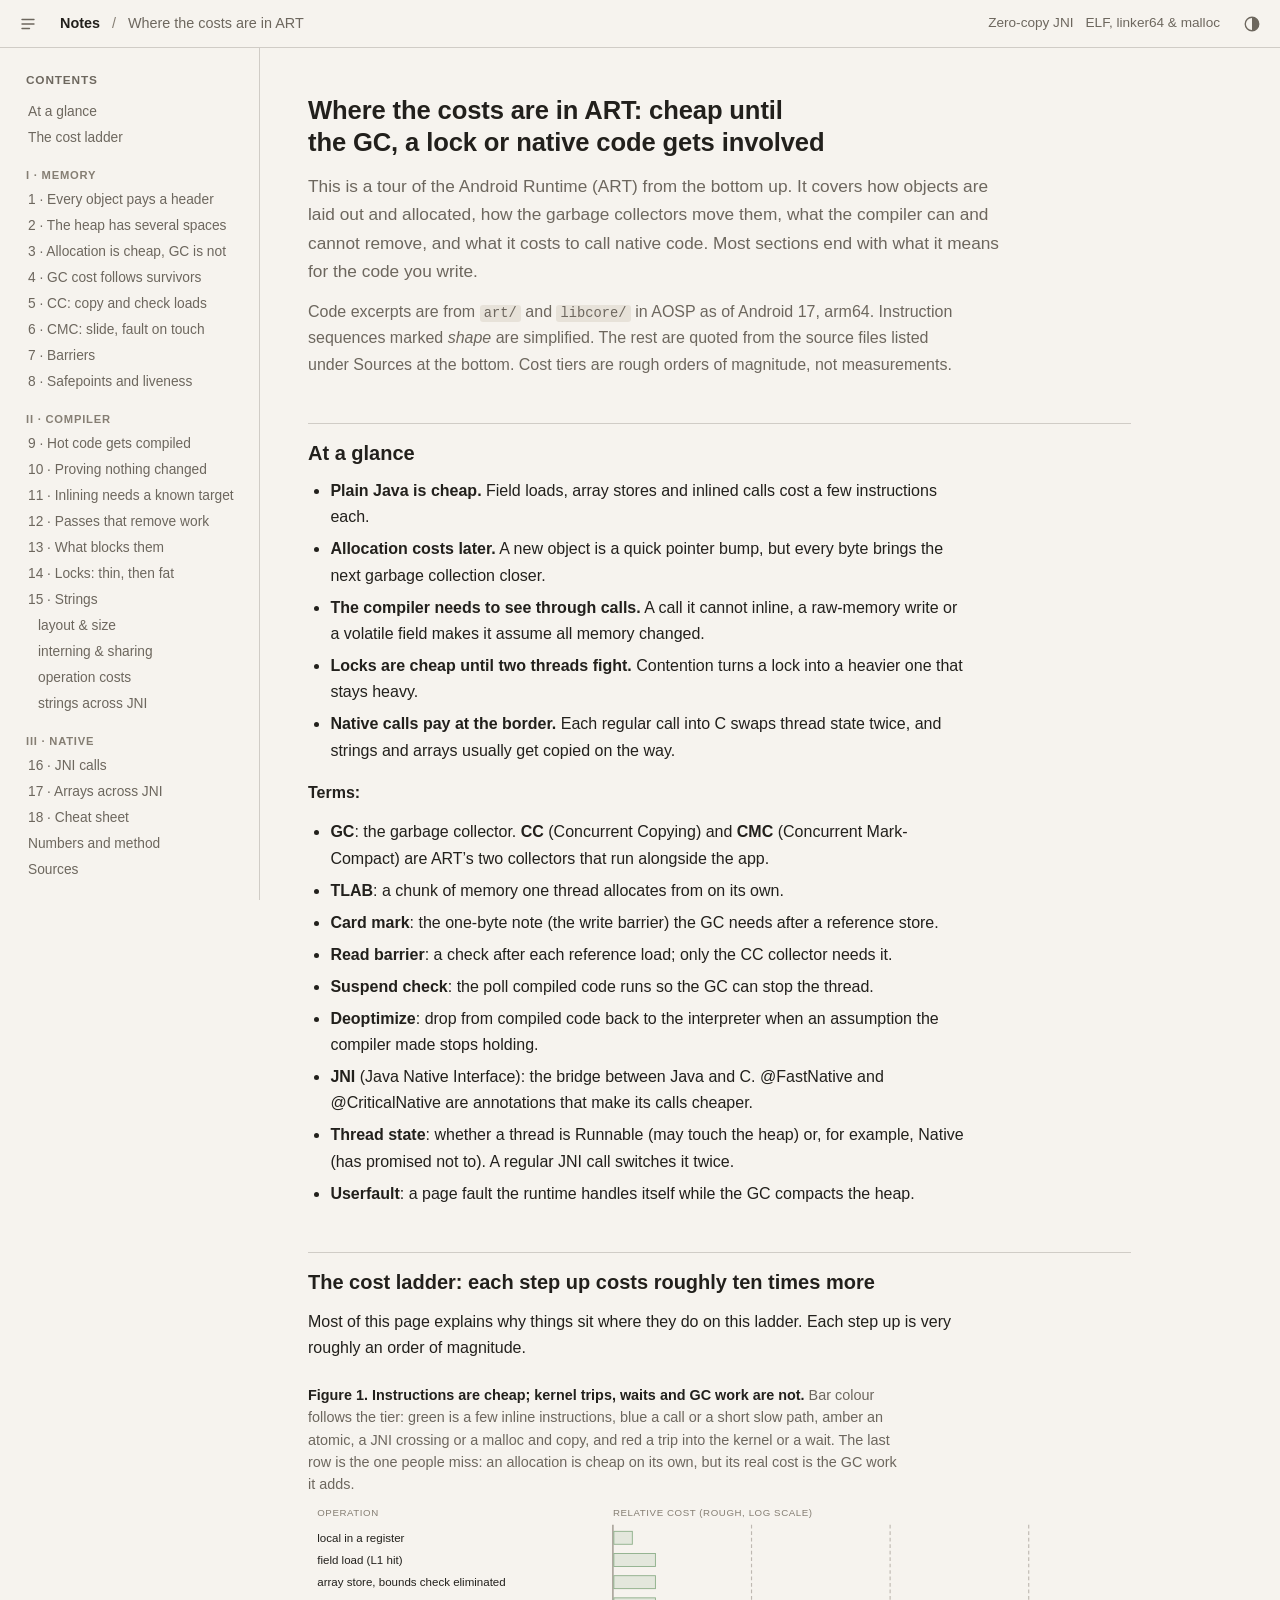
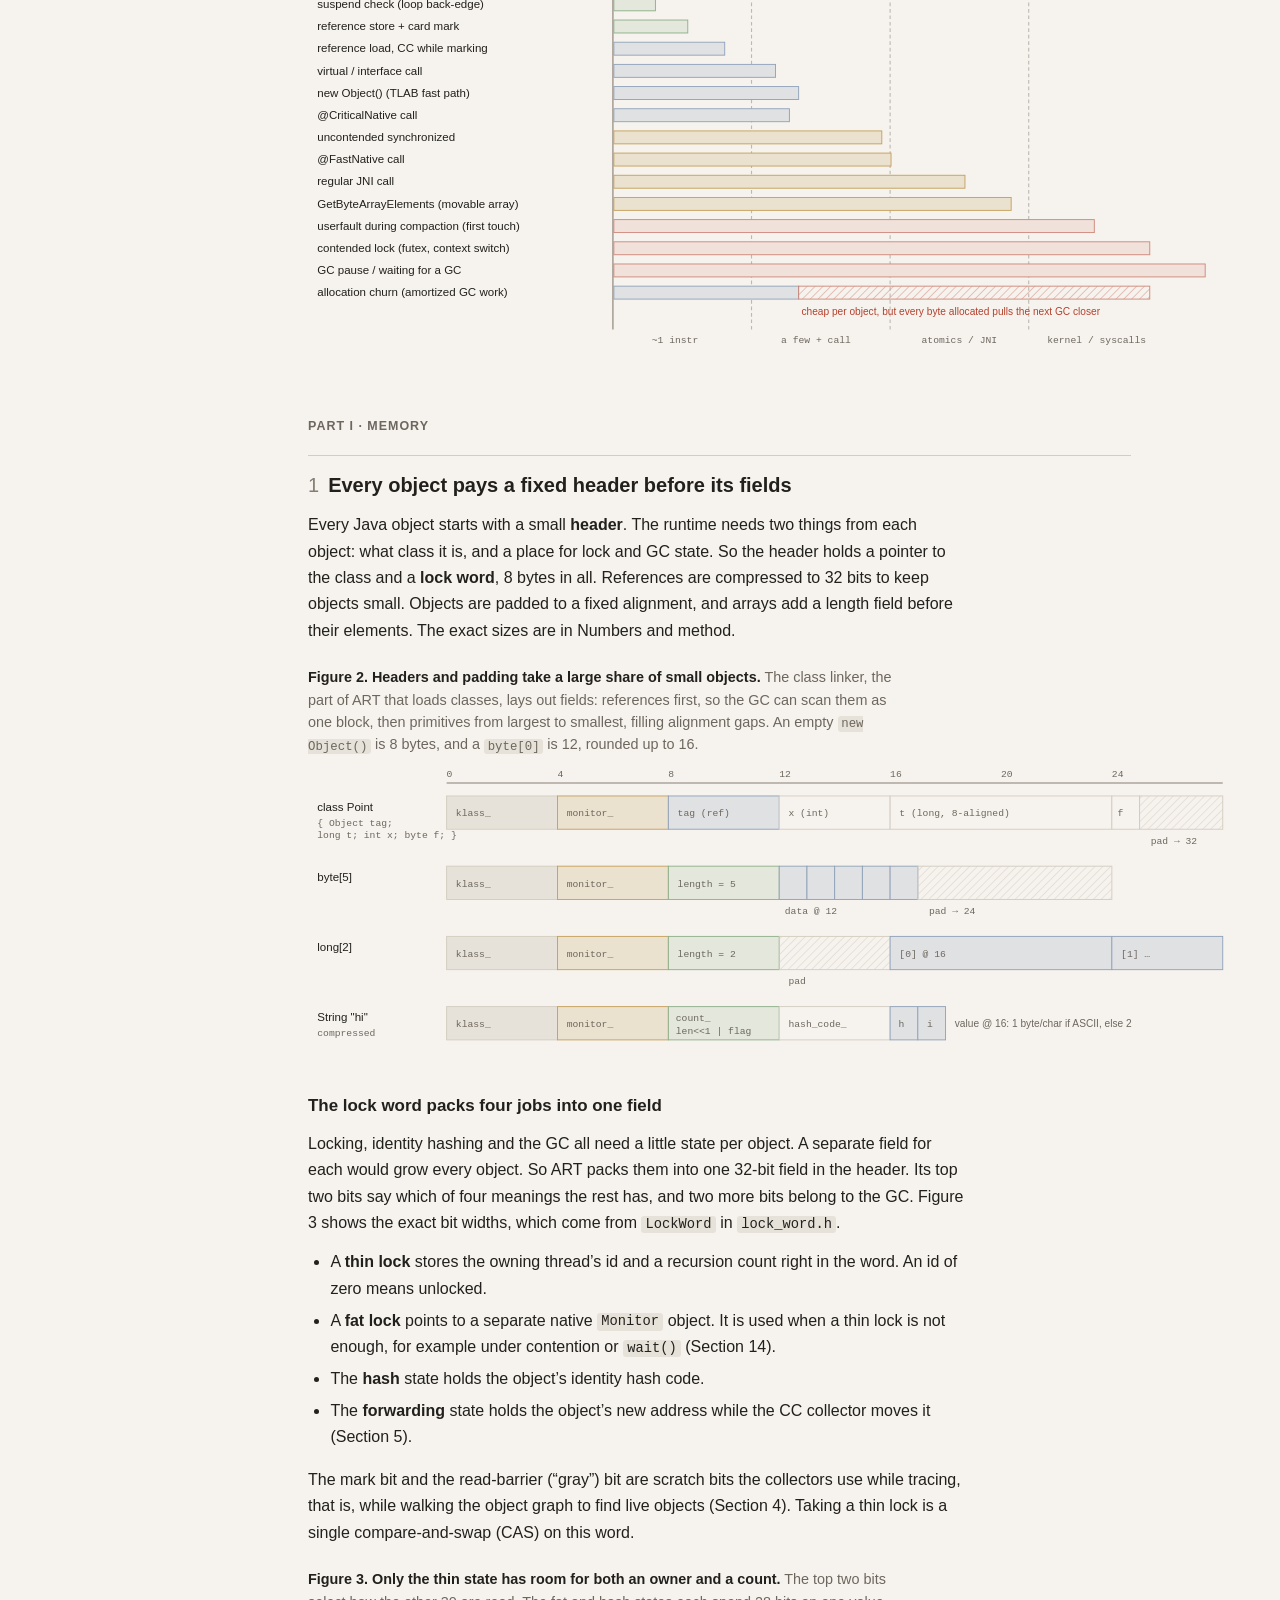
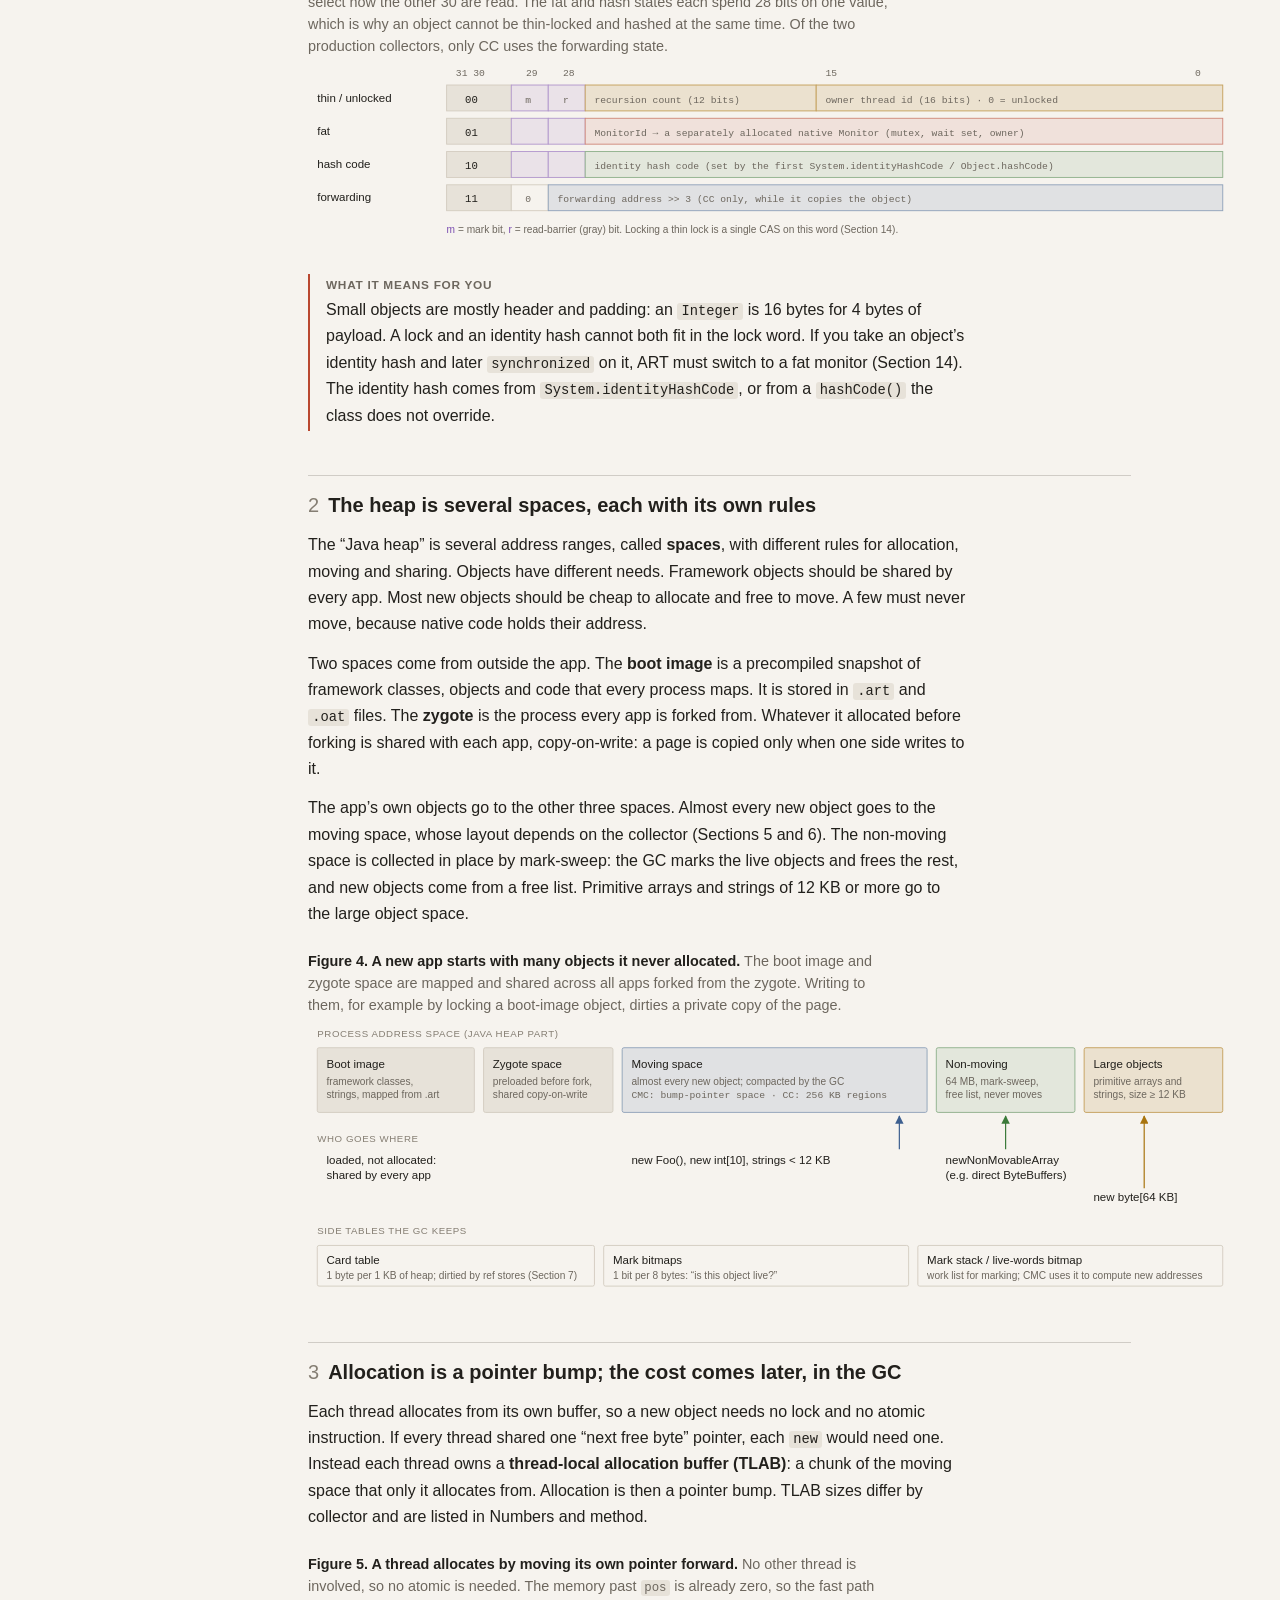
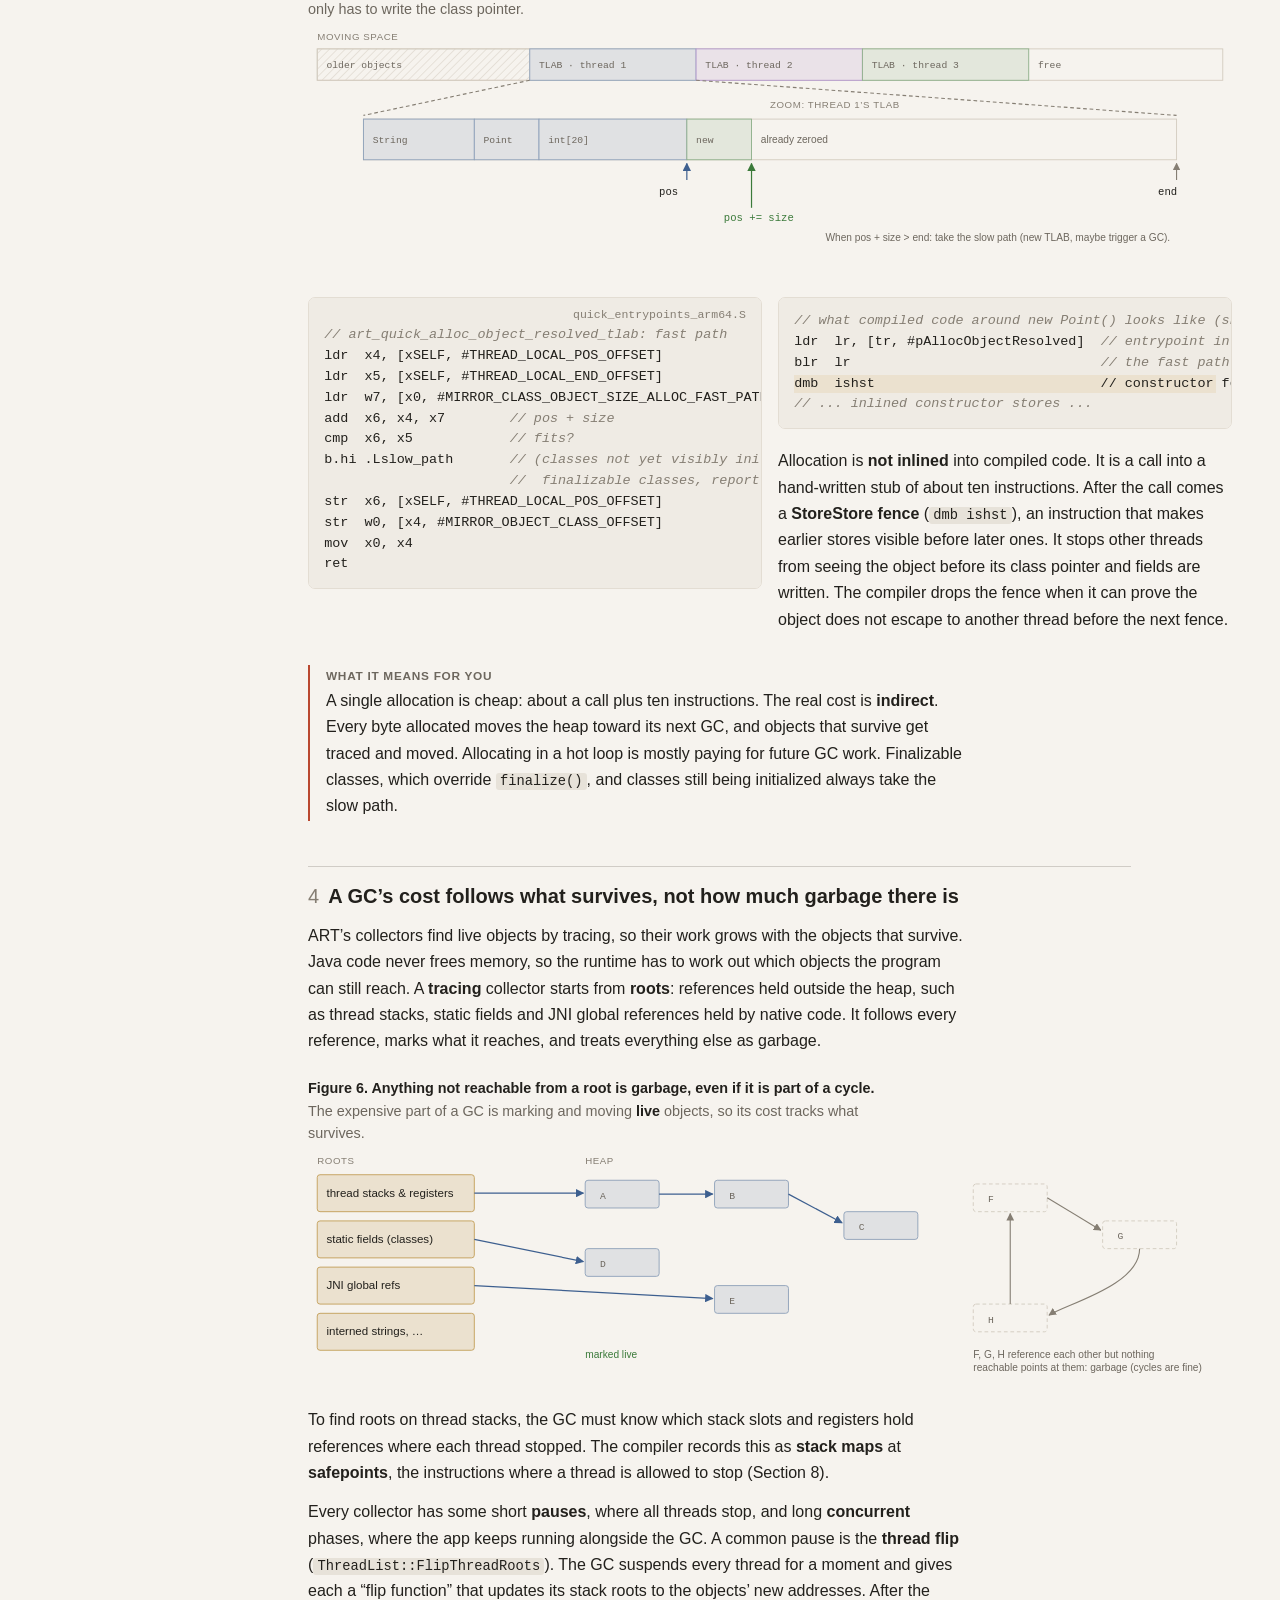
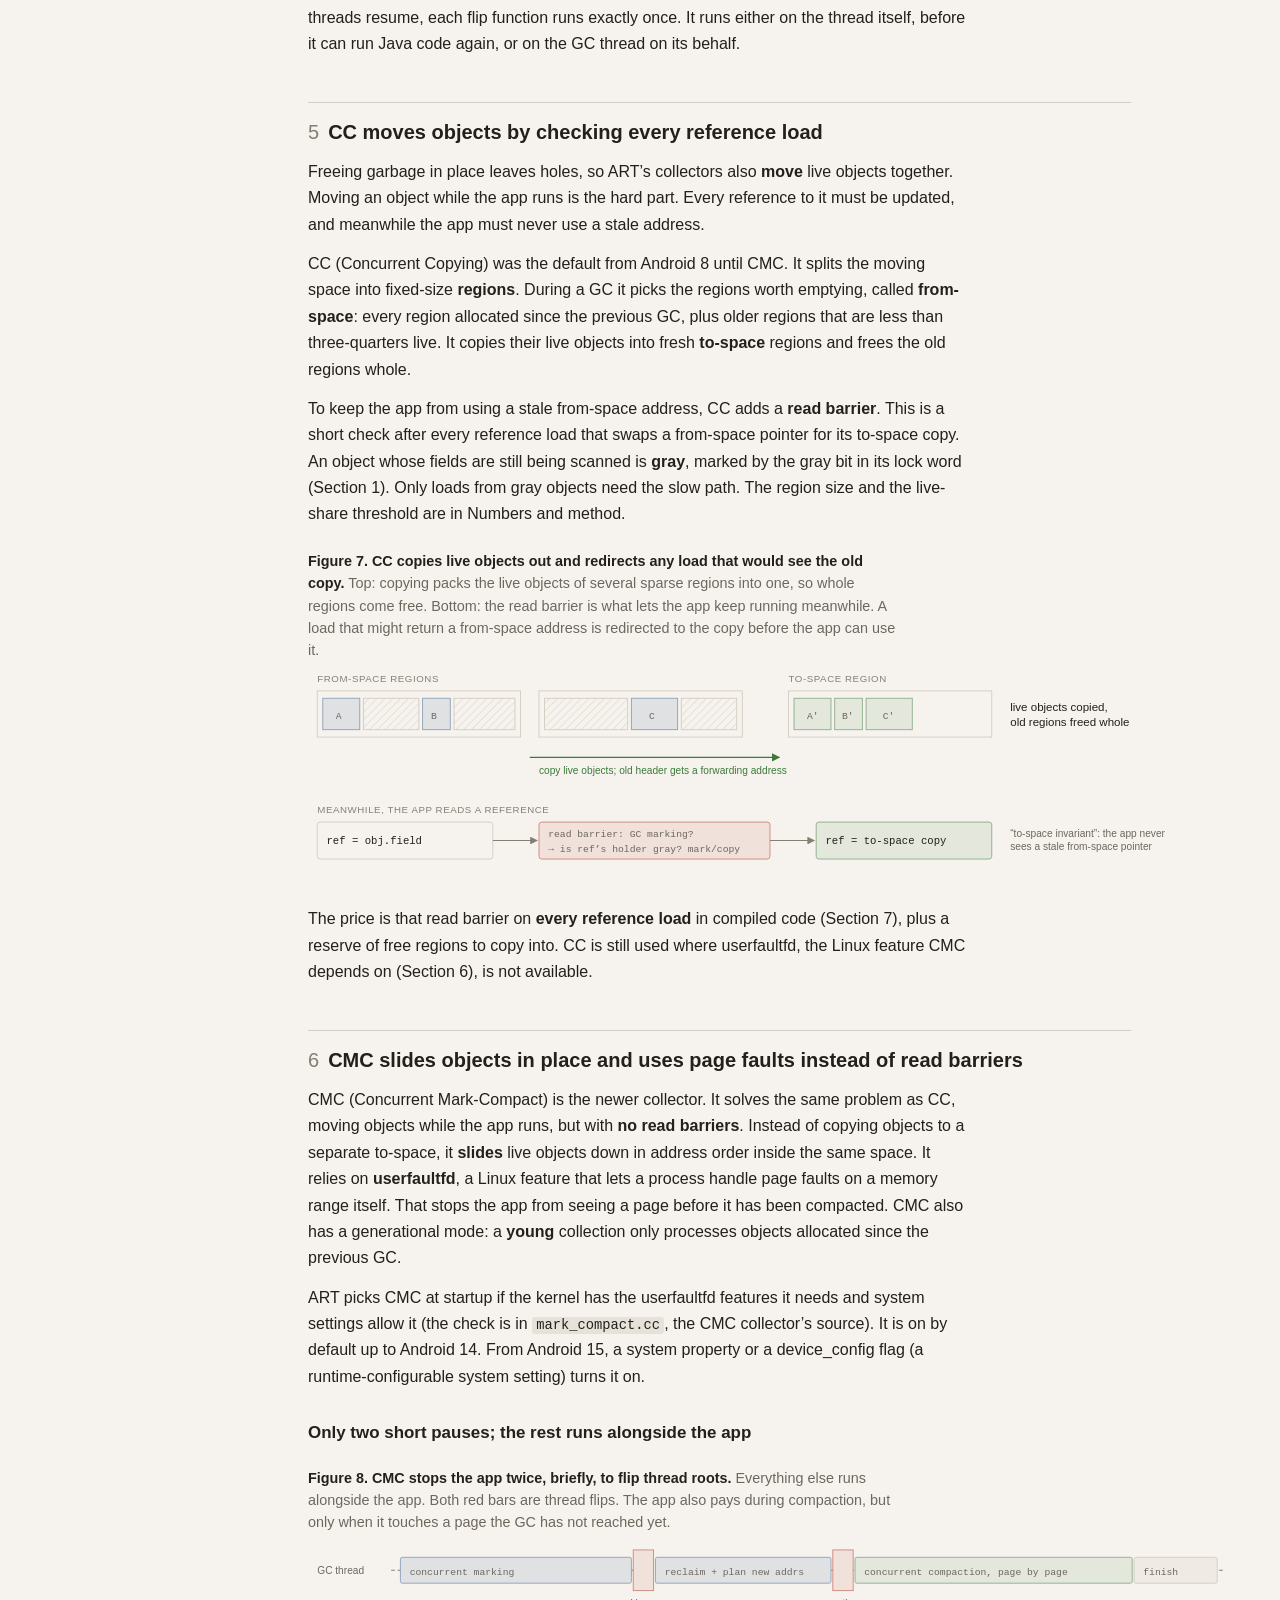
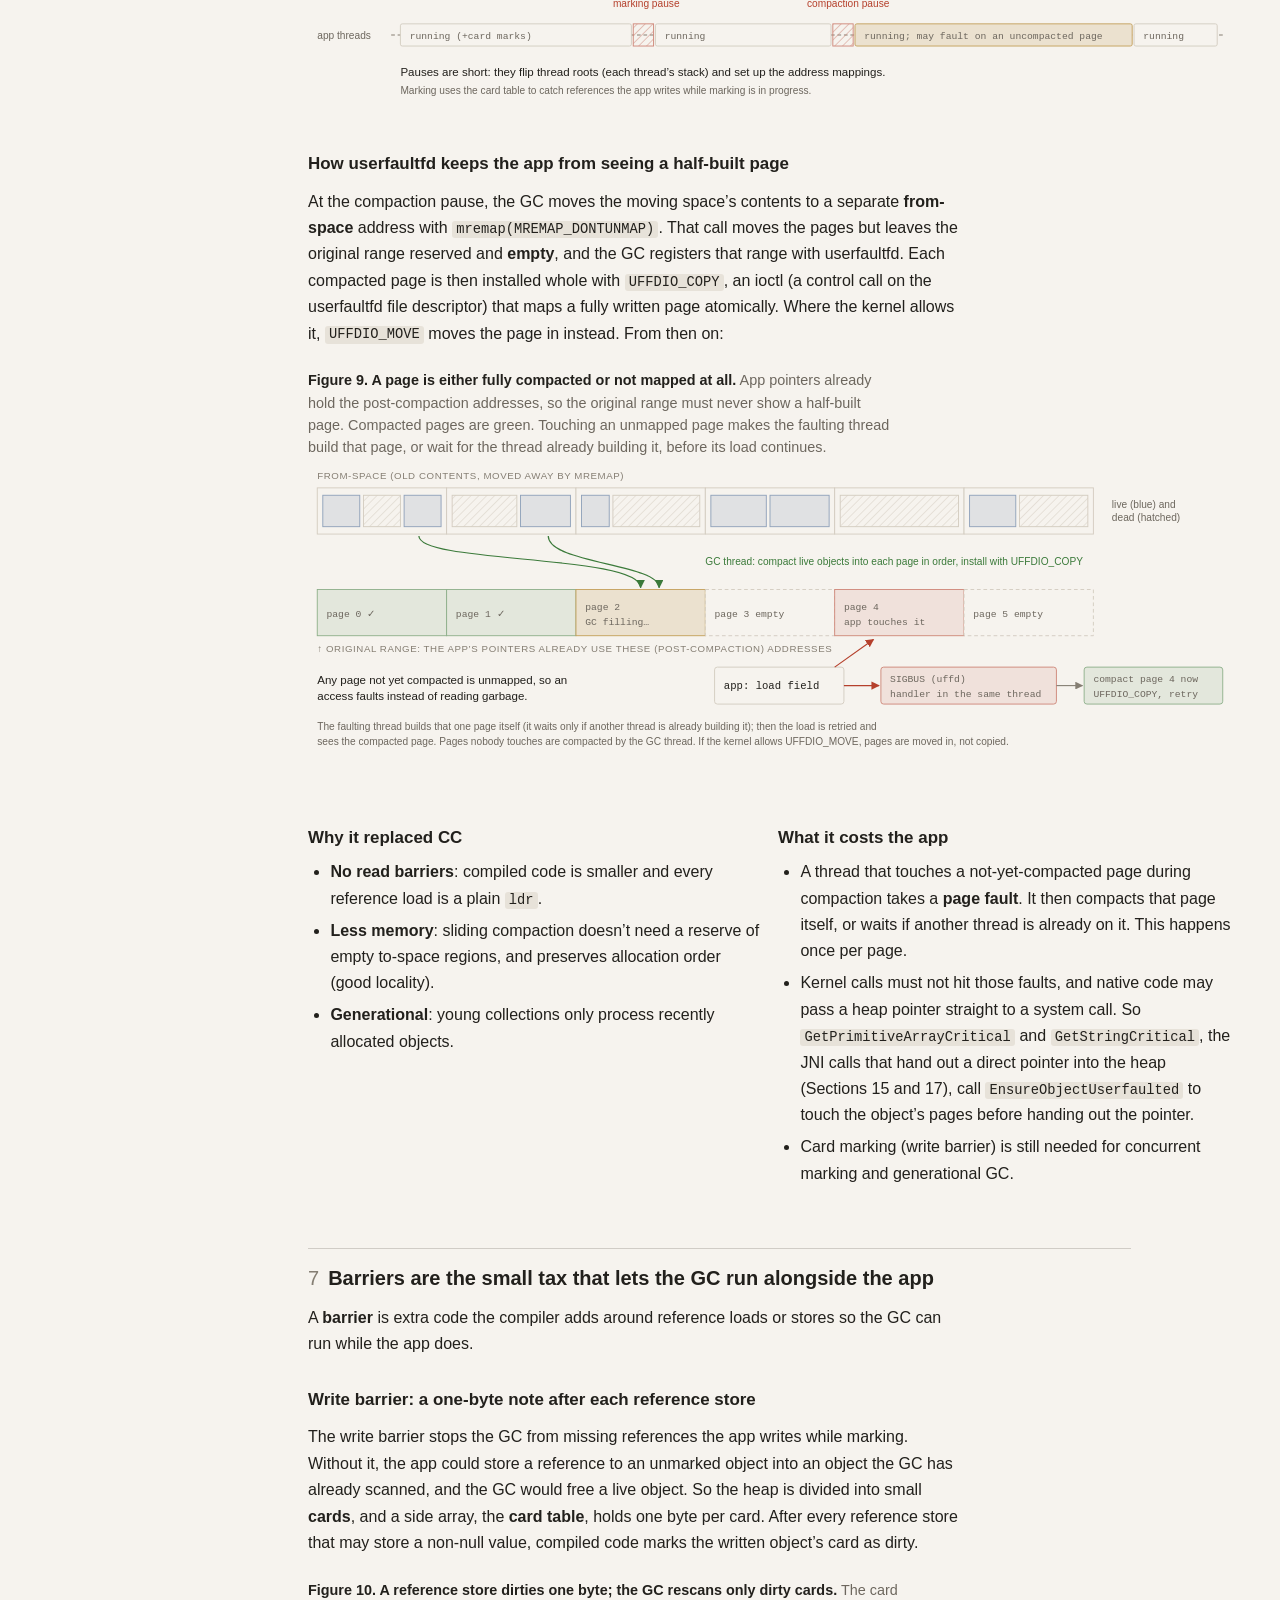
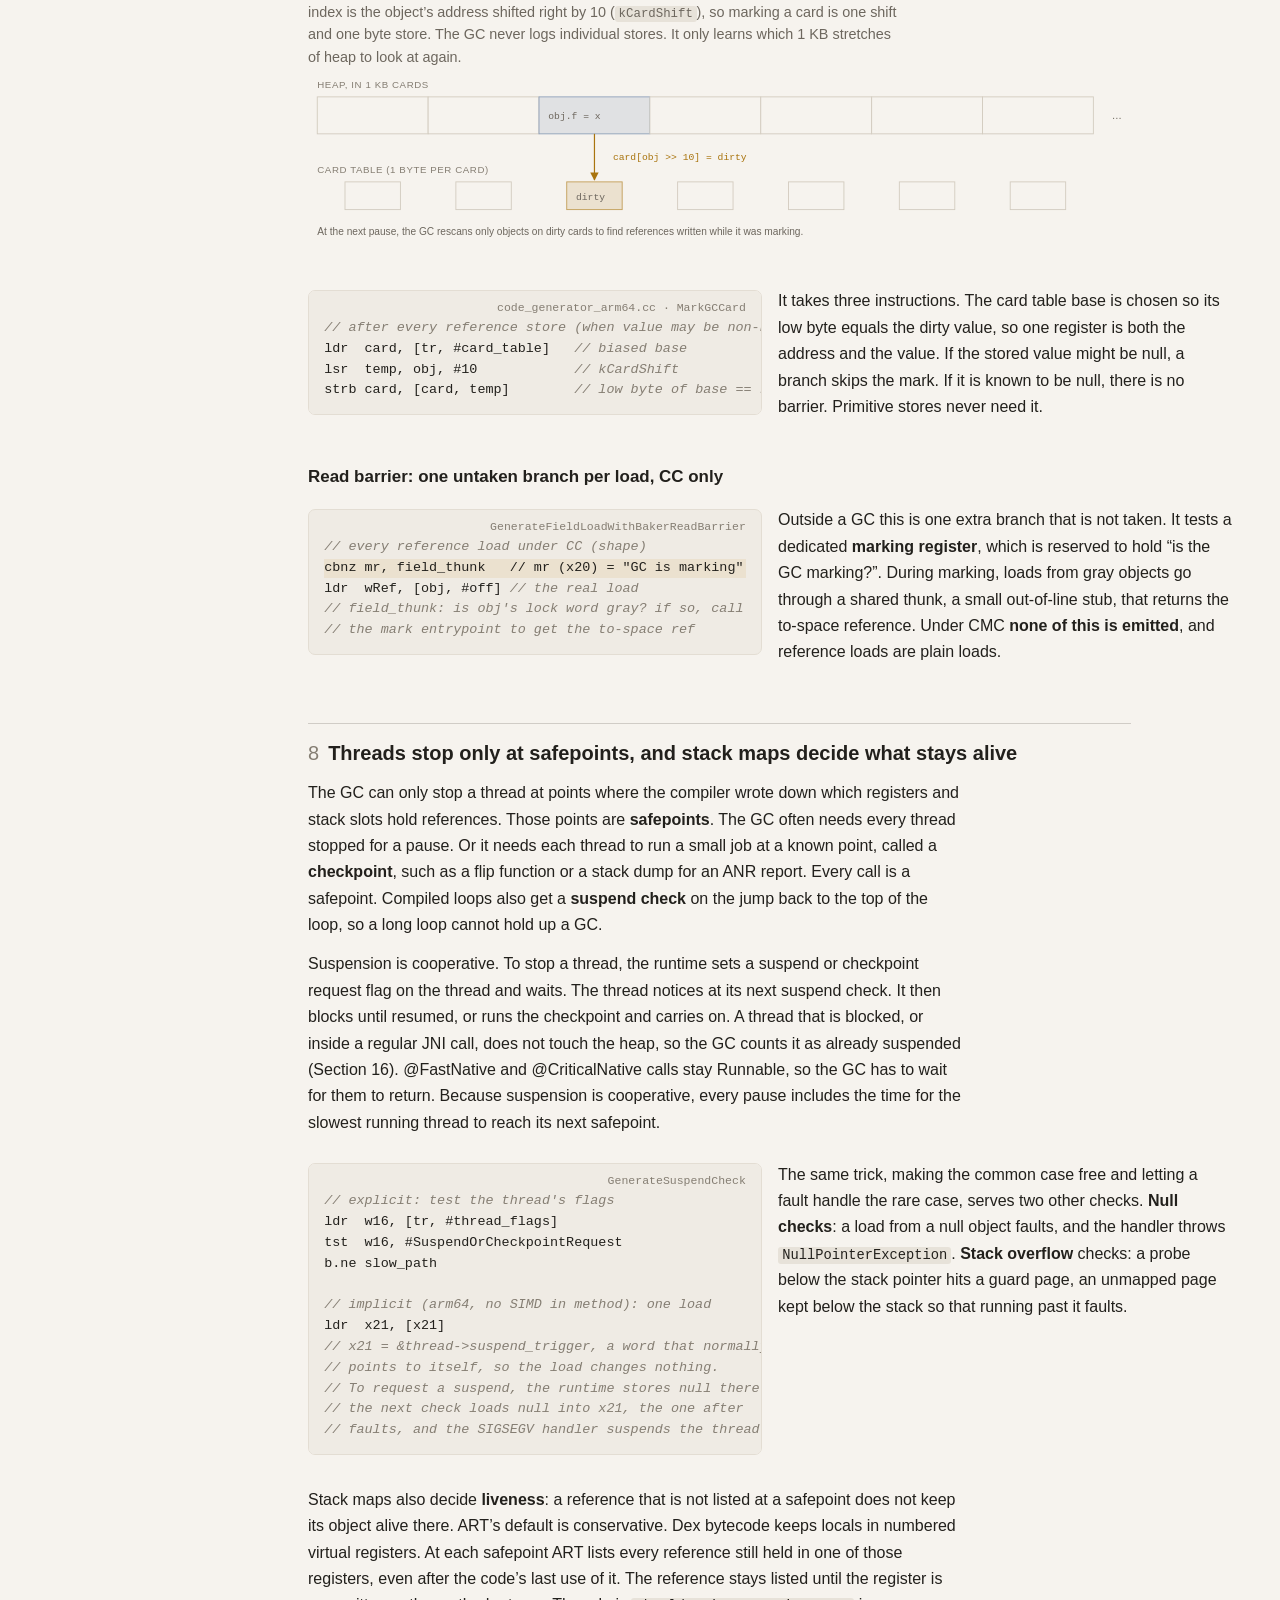
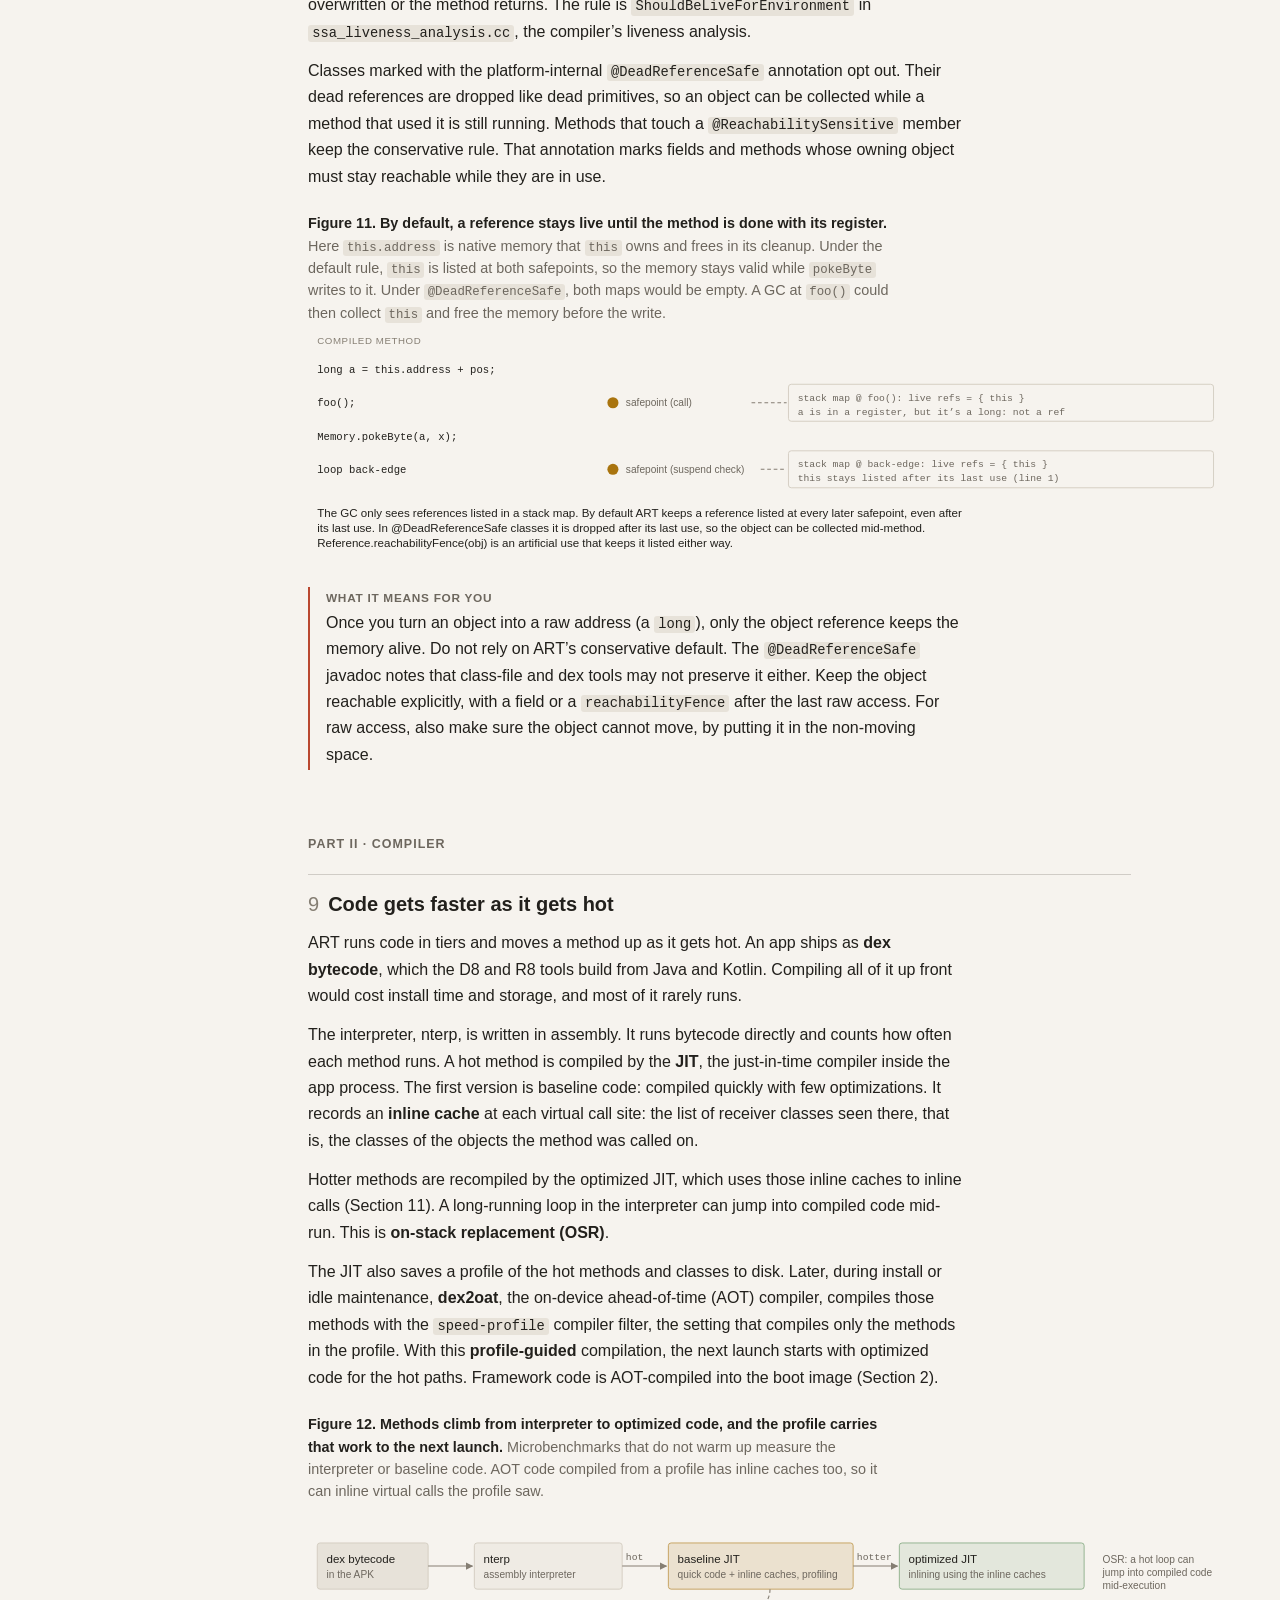
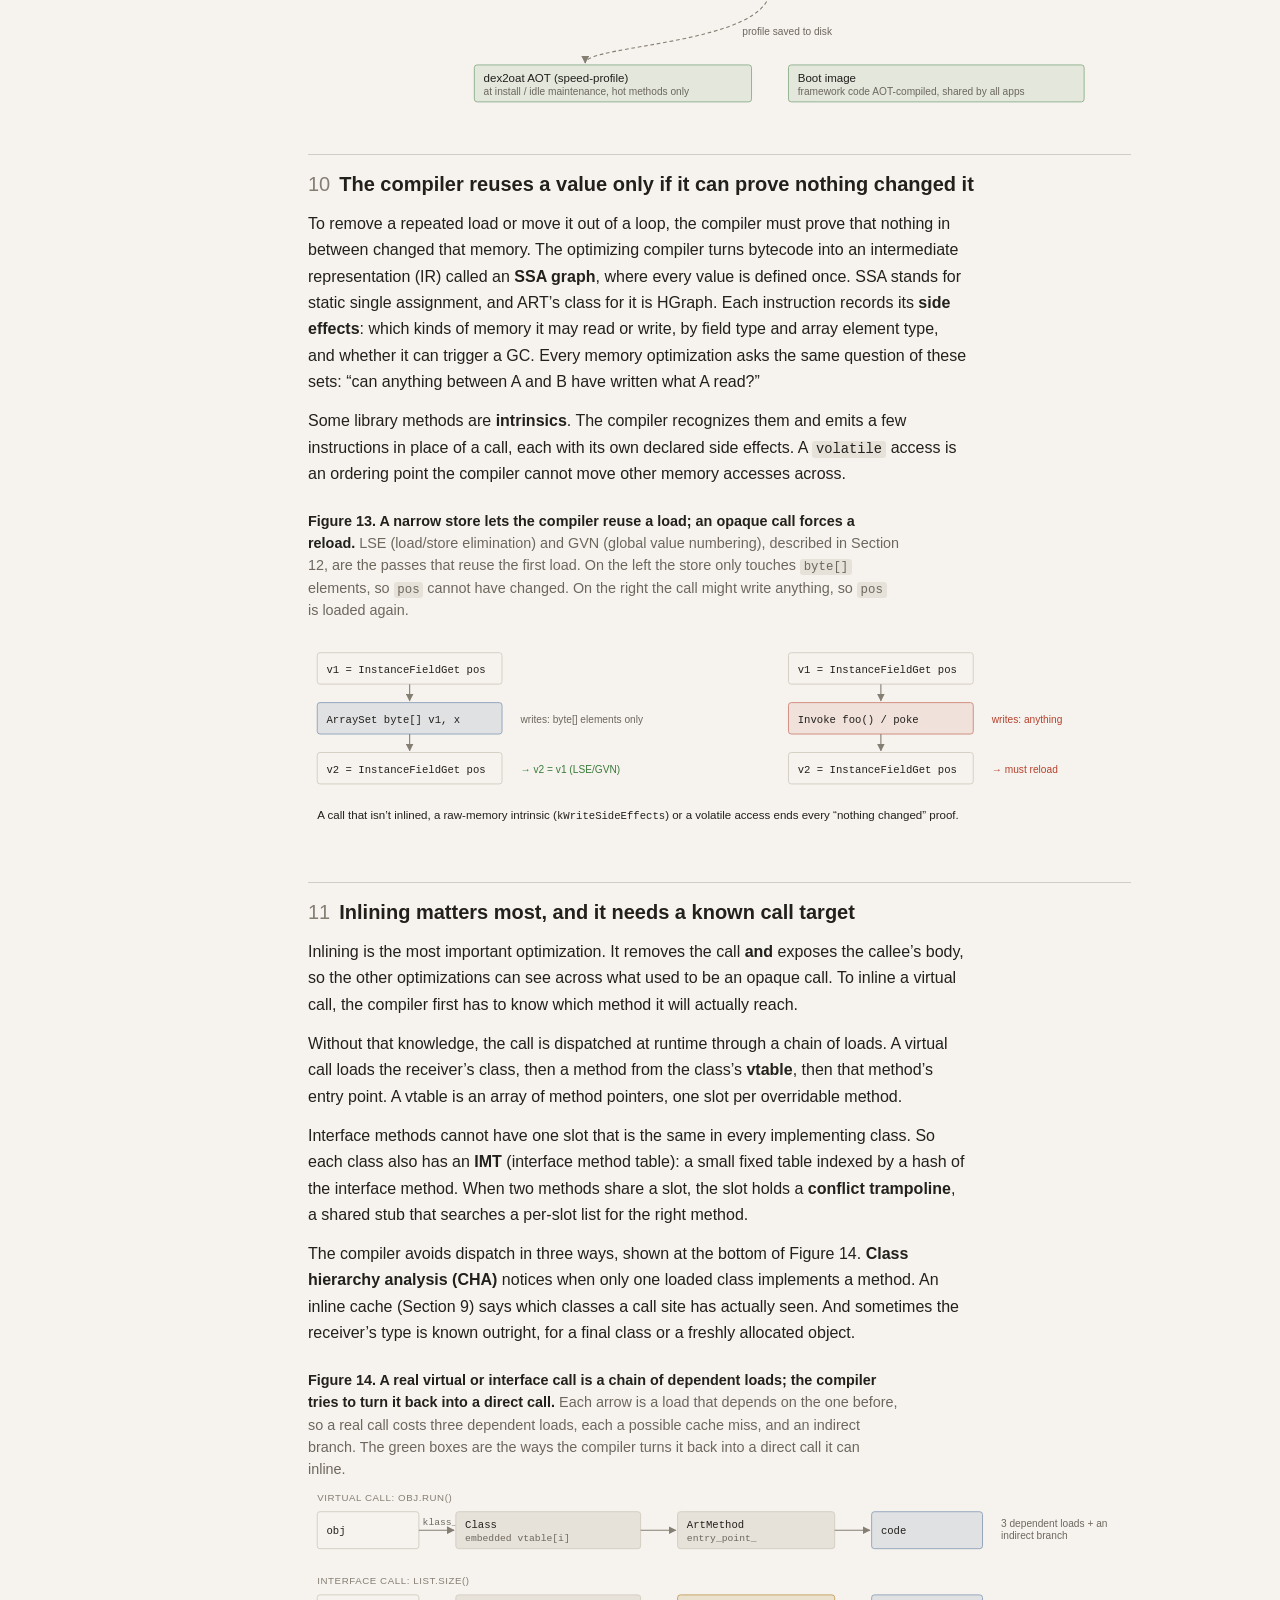
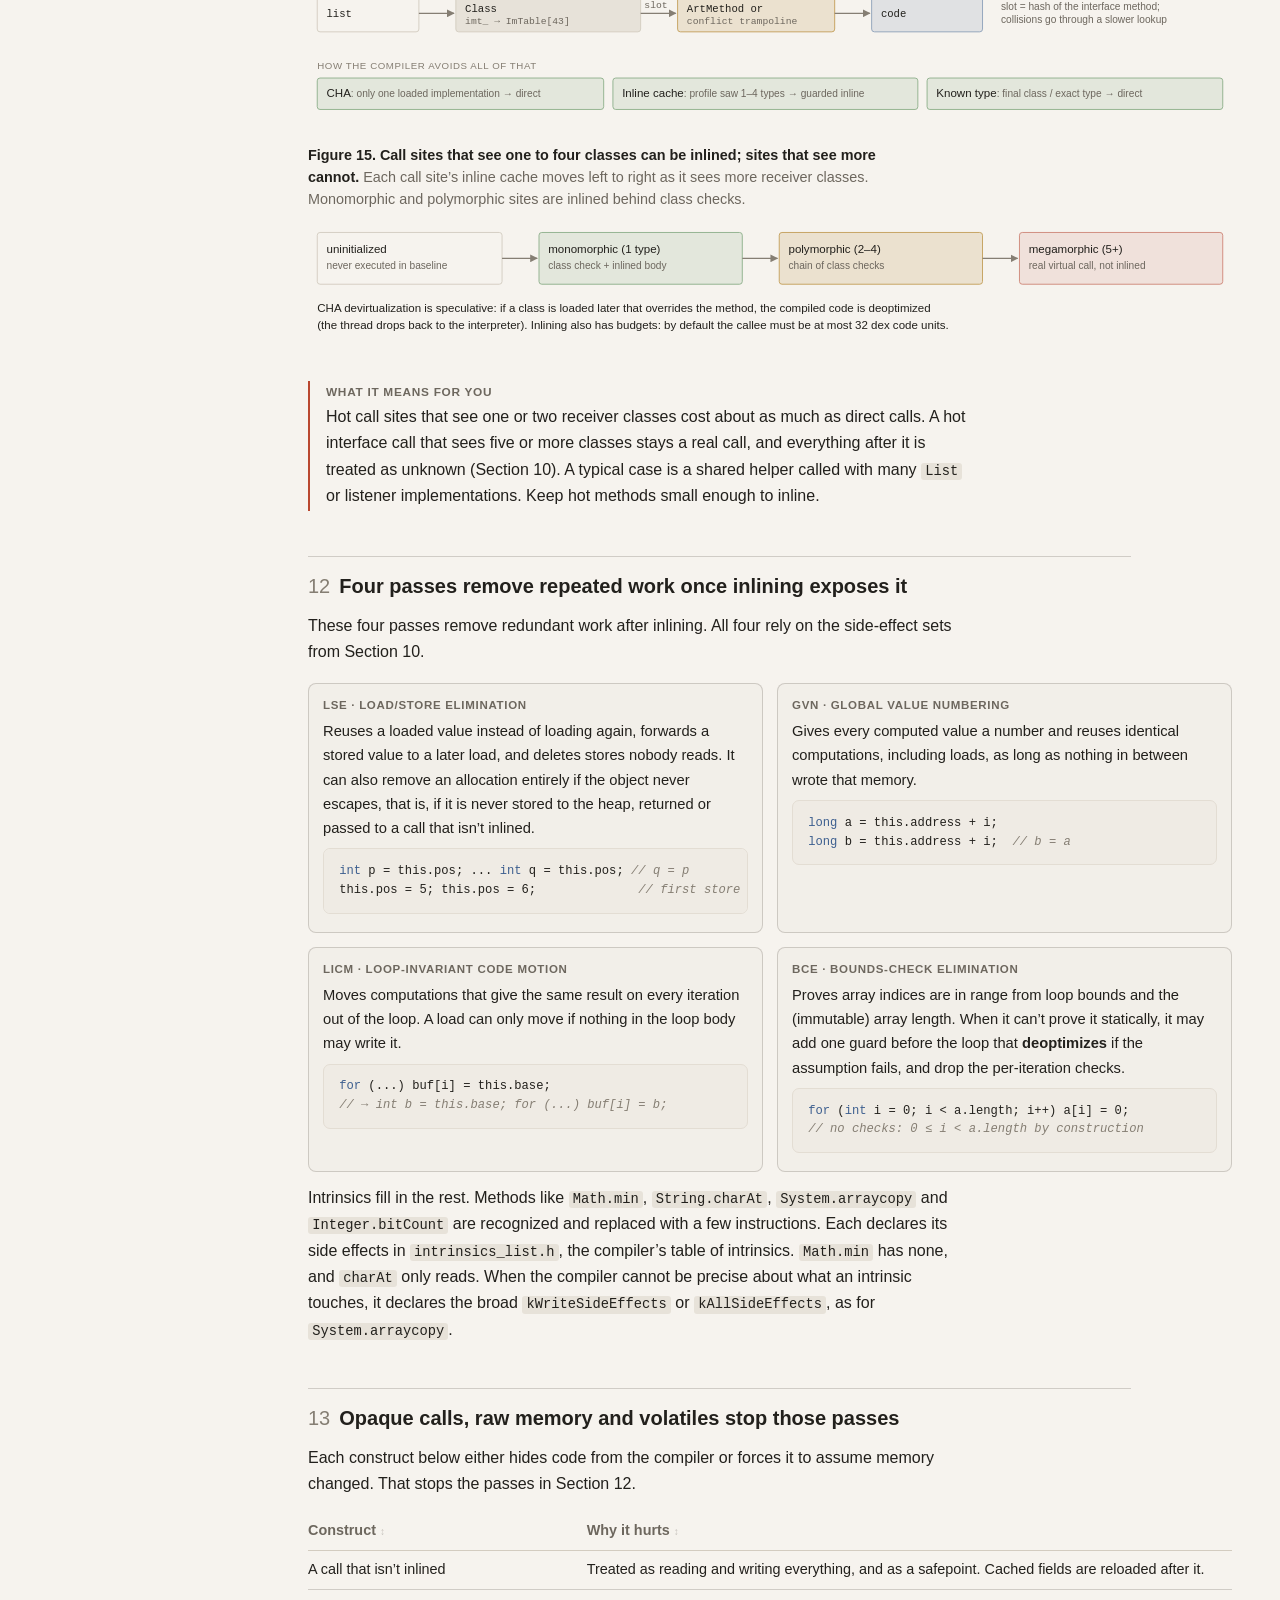
==== art_costs/index.html @ ec6f3868 "Add notes on Android and Perfetto internals" ====
<!doctype html>
<html lang="en">
<head>
<meta charset="utf-8" />
<meta name="viewport" content="width=device-width, initial-scale=1" />
<title>Where the costs are in ART</title>
<meta name="theme-color" content="#f6f3ee" media="(prefers-color-scheme: light)" />
<meta name="theme-color" content="#171614" media="(prefers-color-scheme: dark)" />
<link rel="icon" href="../assets/icon.svg" type="image/svg+xml" />
<link rel="stylesheet" href="../assets/site.css" />
<script src="../assets/site.js"></script>
</head>
<body class="note">
<div class="progress" aria-hidden="true"><div class="progress-bar"></div></div>

<svg width="0" height="0" style="position:absolute">
  <defs>
    <marker id="ah"  viewBox="0 0 10 10" refX="9" refY="5" markerWidth="7" markerHeight="7" orient="auto-start-reverse"><path d="M0,0 L10,5 L0,10 z" class="mk"/></marker>
    <marker id="ahr" viewBox="0 0 10 10" refX="9" refY="5" markerWidth="7" markerHeight="7" orient="auto-start-reverse"><path d="M0,0 L10,5 L0,10 z" class="mkr"/></marker>
    <marker id="aha" viewBox="0 0 10 10" refX="9" refY="5" markerWidth="7" markerHeight="7" orient="auto-start-reverse"><path d="M0,0 L10,5 L0,10 z" class="mka"/></marker>
    <marker id="ahg" viewBox="0 0 10 10" refX="9" refY="5" markerWidth="7" markerHeight="7" orient="auto-start-reverse"><path d="M0,0 L10,5 L0,10 z" class="mkg"/></marker>
    <marker id="ahv" viewBox="0 0 10 10" refX="9" refY="5" markerWidth="7" markerHeight="7" orient="auto-start-reverse"><path d="M0,0 L10,5 L0,10 z" class="mkv"/></marker>
    <marker id="ahw" viewBox="0 0 10 10" refX="9" refY="5" markerWidth="7" markerHeight="7" orient="auto-start-reverse"><path d="M0,0 L10,5 L0,10 z" class="mkw"/></marker>
    <pattern id="hatch" width="6" height="6" patternUnits="userSpaceOnUse" patternTransform="rotate(45)"><line x1="0" y1="0" x2="0" y2="6" class="hatch-l"/></pattern>
    <pattern id="hatchr" width="6" height="6" patternUnits="userSpaceOnUse" patternTransform="rotate(45)"><line x1="0" y1="0" x2="0" y2="6" class="hatch-r"/></pattern>
  </defs>
</svg>

<header class="topbar">
  <button type="button" class="icon-btn" id="nav-btn" aria-controls="toc" aria-expanded="false" title="Contents"><svg viewBox="0 0 24 24" aria-hidden="true"><path d="M4 6h16M4 12h16M4 18h10"/></svg><span class="lbl">Contents</span></button>
  <a class="tb-home" href="../index.html">Notes</a>
  <span class="tb-sep" aria-hidden="true">/</span>
  <span class="tb-title" title="Objects · GC · compiler · Strings · JNI">Where the costs are in ART</span>
  <span class="tb-spacer"></span>
  <a class="tb-x" href="../java_sdk_zero_copy/index.html">Zero-copy JNI</a>
  <a class="tb-x" href="../native_memory_elf_malloc/index.html">ELF, linker64 &amp; malloc</a>
  <button type="button" class="icon-btn" id="theme-btn" title="Theme" aria-label="Theme"></button>
</header>

<nav id="toc" aria-label="Contents">
  <div class="h">Contents</div>
  <a href="#glance">At a glance</a>
  <a href="#ladder">The cost ladder</a>
  <div class="ph">I · Memory</div>
  <a href="#layout">1 · Every object pays a header</a>
  <a href="#spaces">2 · The heap has several spaces</a>
  <a href="#alloc">3 · Allocation is cheap, GC is not</a>
  <a href="#gc">4 · GC cost follows survivors</a>
  <a href="#cc">5 · CC: copy and check loads</a>
  <a href="#cmc">6 · CMC: slide, fault on touch</a>
  <a href="#barriers">7 · Barriers</a>
  <a href="#safepoints">8 · Safepoints and liveness</a>
  <div class="ph">II · Compiler</div>
  <a href="#tiers">9 · Hot code gets compiled</a>
  <a href="#ir">10 · Proving nothing changed</a>
  <a href="#dispatch">11 · Inlining needs a known target</a>
  <a href="#passes">12 · Passes that remove work</a>
  <a href="#blockers">13 · What blocks them</a>
  <a href="#locks">14 · Locks: thin, then fat</a>
  <a href="#strings">15 · Strings</a>
  <a href="#str-layout" style="padding-left:18px">layout &amp; size</a>
  <a href="#str-intern" style="padding-left:18px">interning &amp; sharing</a>
  <a href="#str-ops" style="padding-left:18px">operation costs</a>
  <a href="#str-jni" style="padding-left:18px">strings across JNI</a>
  <div class="ph">III · Native</div>
  <a href="#jni">16 · JNI calls</a>
  <a href="#arrays">17 · Arrays across JNI</a>
  <a href="#cheatsheet">18 · Cheat sheet</a>
  <a href="#method">Numbers and method</a>
  <a href="#sources">Sources</a>
</nav>

<main id="top">
<h1>Where the costs are in ART: cheap until the GC, a lock or native code gets involved</h1>
<p class="lead">This is a tour of the Android Runtime (ART) from the bottom up. It covers how objects are laid out and allocated,
how the garbage collectors move them, what the compiler can and cannot remove, and what it costs to call native code.
Most sections end with what it means for the code you write.</p>
<p class="m">Code excerpts are from <code>art/</code> and <code>libcore/</code> in AOSP as of Android 17, arm64. Instruction sequences marked
<em>shape</em> are simplified. The rest are quoted from the source files listed under Sources at the bottom. Cost tiers are rough orders of magnitude, not measurements.</p>

<h2 id="glance">At a glance</h2>
<ul>
<li><b>Plain Java is cheap.</b> Field loads, array stores and inlined calls cost a few instructions each.</li>
<li><b>Allocation costs later.</b> A new object is a quick pointer bump, but every byte brings the next garbage collection closer.</li>
<li><b>The compiler needs to see through calls.</b> A call it cannot inline, a raw-memory write or a volatile field makes it assume all memory changed.</li>
<li><b>Locks are cheap until two threads fight.</b> Contention turns a lock into a heavier one that stays heavy.</li>
<li><b>Native calls pay at the border.</b> Each regular call into C swaps thread state twice, and strings and arrays usually get copied on the way.</li>
</ul>
<p><b>Terms:</b></p>
<ul>
<li><b>GC</b>: the garbage collector. <b>CC</b> (Concurrent Copying) and <b>CMC</b> (Concurrent Mark-Compact) are ART’s two collectors that run alongside the app.</li>
<li><b>TLAB</b>: a chunk of memory one thread allocates from on its own.</li>
<li><b>Card mark</b>: the one-byte note (the write barrier) the GC needs after a reference store.</li>
<li><b>Read barrier</b>: a check after each reference load; only the CC collector needs it.</li>
<li><b>Suspend check</b>: the poll compiled code runs so the GC can stop the thread.</li>
<li><b>Deoptimize</b>: drop from compiled code back to the interpreter when an assumption the compiler made stops holding.</li>
<li><b>JNI</b> (Java Native Interface): the bridge between Java and C. @FastNative and @CriticalNative are annotations that make its calls cheaper.</li>
<li><b>Thread state</b>: whether a thread is Runnable (may touch the heap) or, for example, Native (has promised not to). A regular JNI call switches it twice.</li>
<li><b>Userfault</b>: a page fault the runtime handles itself while the GC compacts the heap.</li>
</ul>

<!-- ═════════════════════════ LADDER ═════════════════════════ -->
<h2 id="ladder">The cost ladder: each step up costs roughly ten times more</h2>
<p>Most of this page explains why things sit where they do on this ladder. Each step up is very roughly an order of magnitude.</p>
<figure>
<figcaption><b>Figure 1. Instructions are cheap; kernel trips, waits and GC work are not.</b> Bar colour follows the tier: green is a few inline instructions, blue a call or a short slow path, amber an atomic, a JNI
crossing or a malloc and copy, and red a trip into the kernel or a wait. The last row is the one people miss: an allocation is cheap on its own, but its real cost is the GC work it adds.</figcaption>
<svg viewBox="0 0 1000 490" role="img" aria-label="Cost ladder">
  <text x="10" y="18" class="th">operation</text>
  <text x="330" y="18" class="th">relative cost (rough, log scale)</text>
  <line x1="330" y1="28" x2="330" y2="466" class="ln"/>
  <!-- tier gridlines -->
  <line x1="480" y1="28" x2="480" y2="466" class="ln dash" opacity="0.5"/>
  <line x1="630" y1="28" x2="630" y2="466" class="ln dash" opacity="0.5"/>
  <line x1="780" y1="28" x2="780" y2="466" class="ln dash" opacity="0.5"/>
  <text x="372" y="480" class="tms">~1 instr</text><text x="512" y="480" class="tms">a few + call</text><text x="664" y="480" class="tms">atomics / JNI</text><text x="800" y="480" class="tms">kernel / syscalls</text>

  <g>
  <text x="10" y="46" class="t">local in a register</text>                <rect x="331" y="35" width="20"  height="14" class="bg"/>
  <text x="10" y="70" class="t">field load (L1 hit)</text>                <rect x="331" y="59" width="45"  height="14" class="bg"/>
  <text x="10" y="94" class="t">array store, bounds check eliminated</text> <rect x="331" y="83" width="45"  height="14" class="bg"/>
  <text x="10" y="118" class="t">suspend check (loop back-edge)</text>     <rect x="331" y="107" width="45" height="14" class="bg"/>
  <text x="10" y="142" class="t">reference store + card mark</text>        <rect x="331" y="131" width="80" height="14" class="bg"/>
  <text x="10" y="166" class="t">reference load, CC while marking</text>   <rect x="331" y="155" width="120" height="14" class="ba"/>
  <text x="10" y="190" class="t">virtual / interface call</text>          <rect x="331" y="179" width="175" height="14" class="ba"/>
  <text x="10" y="214" class="t">new Object() (TLAB fast path)</text>     <rect x="331" y="203" width="200" height="14" class="ba"/>
  <text x="10" y="238" class="t">@CriticalNative call</text>               <rect x="331" y="227" width="190" height="14" class="ba"/>
  <text x="10" y="262" class="t">uncontended synchronized</text>          <rect x="331" y="251" width="290" height="14" class="bw"/>
  <text x="10" y="286" class="t">@FastNative call</text>                   <rect x="331" y="275" width="300" height="14" class="bw"/>
  <text x="10" y="310" class="t">regular JNI call</text>                   <rect x="331" y="299" width="380" height="14" class="bw"/>
  <text x="10" y="334" class="t">GetByteArrayElements (movable array)</text><rect x="331" y="323" width="430" height="14" class="bw"/>
  <text x="10" y="358" class="t">userfault during compaction (first touch)</text><rect x="331" y="347" width="520" height="14" class="br"/>
  <text x="10" y="382" class="t">contended lock (futex, context switch)</text><rect x="331" y="371" width="580" height="14" class="br"/>
  <text x="10" y="406" class="t">GC pause / waiting for a GC</text>       <rect x="331" y="395" width="640" height="14" class="br"/>
  <text x="10" y="430" class="t">allocation churn (amortized GC work)</text><rect x="331" y="419" width="200" height="14" class="ba"/><rect x="531" y="419" width="380" height="14" fill="url(#hatchr)" class="hatch-r"/>
  </g>
  <text x="534" y="450" class="ts tr">cheap per object, but every byte allocated pulls the next GC closer</text>
</svg>
</figure>

<!-- ═════════════════════════ PART I ═════════════════════════ -->
<div class="part">Part I · Memory</div>

<h2 id="layout"><span class="n">1</span>Every object pays a fixed header before its fields</h2>
<p>Every Java object starts with a small <b>header</b>. The runtime needs two things from each object: what class it is, and a place for lock and GC state.
So the header holds a pointer to the class and a <b>lock word</b>, 8 bytes in all.
References are compressed to 32 bits to keep objects small.
Objects are padded to a fixed alignment, and arrays add a length field before their elements.
The exact sizes are in Numbers and method.</p>

<figure>
<figcaption><b>Figure 2. Headers and padding take a large share of small objects.</b> The class linker, the part of ART that loads classes, lays out fields: references first, so the GC can scan them as one block, then
primitives from largest to smallest, filling alignment gaps. An empty
<code>new Object()</code> is 8 bytes, and a <code>byte[0]</code> is 12, rounded up to 16.</figcaption>
<svg viewBox="0 0 1000 330" role="img" aria-label="Object layouts">
  <!-- ruler: 1 byte = 30px from x=150 -->
  <g>
    <text x="150" y="20" class="tms">0</text><text x="270" y="20" class="tms">4</text><text x="390" y="20" class="tms">8</text>
    <text x="510" y="20" class="tms">12</text><text x="630" y="20" class="tms">16</text><text x="750" y="20" class="tms">20</text><text x="870" y="20" class="tms">24</text>
    <line x1="150" y1="26" x2="990" y2="26" class="ln"/>
  </g>
  <!-- object -->
  <text x="10" y="56" class="tb">class Point</text><text x="10" y="72" class="tms">{ Object tag;</text><text x="10" y="86" class="tms">  long t; int x; byte f; }</text>
  <rect x="150" y="40" width="120" height="36" class="b2"/><text x="160" y="62" class="tms">klass_</text>
  <rect x="270" y="40" width="120" height="36" class="bw"/><text x="280" y="62" class="tms">monitor_</text>
  <rect x="390" y="40" width="120" height="36" class="ba"/><text x="400" y="62" class="tms">tag (ref)</text>
  <rect x="510" y="40" width="120" height="36" class="b0"/><text x="520" y="62" class="tms">x (int)</text>
  <rect x="630" y="40" width="240" height="36" class="b0"/><text x="640" y="62" class="tms">t (long, 8-aligned)</text>
  <rect x="870" y="40" width="30" height="36" class="b0"/><text x="876" y="62" class="tms">f</text>
  <rect x="900" y="40" width="90" height="36" fill="url(#hatch)" class="hatch-l"/><text x="912" y="92" class="tms">pad → 32</text>

  <!-- byte[] -->
  <text x="10" y="132" class="tb">byte[5]</text>
  <rect x="150" y="116" width="120" height="36" class="b2"/><text x="160" y="138" class="tms">klass_</text>
  <rect x="270" y="116" width="120" height="36" class="bw"/><text x="280" y="138" class="tms">monitor_</text>
  <rect x="390" y="116" width="120" height="36" class="bg"/><text x="400" y="138" class="tms">length = 5</text>
  <rect x="510" y="116" width="30" height="36" class="ba"/><rect x="540" y="116" width="30" height="36" class="ba"/><rect x="570" y="116" width="30" height="36" class="ba"/><rect x="600" y="116" width="30" height="36" class="ba"/><rect x="630" y="116" width="30" height="36" class="ba"/>
  <text x="516" y="168" class="tms">data @ 12</text>
  <rect x="660" y="116" width="210" height="36" fill="url(#hatch)" class="hatch-l"/><text x="672" y="168" class="tms">pad → 24</text>

  <!-- long[] -->
  <text x="10" y="208" class="tb">long[2]</text>
  <rect x="150" y="192" width="120" height="36" class="b2"/><text x="160" y="214" class="tms">klass_</text>
  <rect x="270" y="192" width="120" height="36" class="bw"/><text x="280" y="214" class="tms">monitor_</text>
  <rect x="390" y="192" width="120" height="36" class="bg"/><text x="400" y="214" class="tms">length = 2</text>
  <rect x="510" y="192" width="120" height="36" fill="url(#hatch)" class="hatch-l"/><text x="520" y="244" class="tms">pad</text>
  <rect x="630" y="192" width="240" height="36" class="ba"/><text x="640" y="214" class="tms">[0] @ 16</text>
  <rect x="870" y="192" width="120" height="36" class="ba"/><text x="880" y="214" class="tms">[1] …</text>

  <!-- String -->
  <text x="10" y="284" class="tb">String "hi"</text><text x="10" y="300" class="tms">compressed</text>
  <rect x="150" y="268" width="120" height="36" class="b2"/><text x="160" y="290" class="tms">klass_</text>
  <rect x="270" y="268" width="120" height="36" class="bw"/><text x="280" y="290" class="tms">monitor_</text>
  <rect x="390" y="268" width="120" height="36" class="bg"/><text x="398" y="284" class="tms">count_</text><text x="398" y="298" class="tms">len&lt;&lt;1 | flag</text>
  <rect x="510" y="268" width="120" height="36" class="b0"/><text x="520" y="290" class="tms">hash_code_</text>
  <rect x="630" y="268" width="30" height="36" class="ba"/><text x="639" y="290" class="tms">h</text>
  <rect x="660" y="268" width="30" height="36" class="ba"/><text x="670" y="290" class="tms">i</text>
  <text x="700" y="290" class="ts">value @ 16: 1 byte/char if ASCII, else 2</text>
</svg>
</figure>

<h3>The lock word packs four jobs into one field</h3>
<p>Locking, identity hashing and the GC all need a little state per object. A separate field for each would grow every object.
So ART packs them into one 32-bit field in the header. Its top two bits say which of four meanings the rest has, and two more bits belong to the GC.
Figure 3 shows the exact bit widths, which come from <code>LockWord</code> in <code>lock_word.h</code>.</p>
<ul>
<li>A <b>thin lock</b> stores the owning thread’s id and a recursion count right in the word. An id of zero means unlocked.</li>
<li>A <b>fat lock</b> points to a separate native <code>Monitor</code> object. It is used when a thin lock is not enough, for example under contention or <code>wait()</code> (Section 14).</li>
<li>The <b>hash</b> state holds the object’s identity hash code.</li>
<li>The <b>forwarding</b> state holds the object’s new address while the CC collector moves it (Section 5).</li>
</ul>
<p>The mark bit and the read-barrier (“gray”) bit are scratch bits the collectors use while tracing, that is, while walking the object graph to find live objects (Section 4).
Taking a thin lock is a single compare-and-swap (CAS) on this word.</p>
<figure>
<figcaption><b>Figure 3. Only the thin state has room for both an owner and a count.</b> The top two bits select how the other 30 are read. The fat and hash states
each spend 28 bits on one value, which is why an object cannot be thin-locked and hashed at the same time. Of the two production collectors, only CC uses the forwarding state.</figcaption>
<svg viewBox="0 0 1000 200" role="img" aria-label="Lock word states">
  <text x="160" y="16" class="tms">31 30</text><text x="236" y="16" class="tms">29</text><text x="276" y="16" class="tms">28</text><text x="560" y="16" class="tms">15</text><text x="960" y="16" class="tms">0</text>
  <!-- rows: x=150 start; 2 bits=70, m=40, r=40, rest 690 -->
  <g>
    <text x="10" y="44" class="tb">thin / unlocked</text>
    <rect x="150" y="26" width="70" height="28" class="b2"/><text x="170" y="45" class="tm">00</text>
    <rect x="220" y="26" width="40" height="28" class="bv"/><text x="235" y="45" class="tms">m</text>
    <rect x="260" y="26" width="40" height="28" class="bv"/><text x="276" y="45" class="tms">r</text>
    <rect x="300" y="26" width="250" height="28" class="bw"/><text x="310" y="45" class="tms">recursion count (12 bits)</text>
    <rect x="550" y="26" width="440" height="28" class="bw"/><text x="560" y="45" class="tms">owner thread id (16 bits)  · 0 = unlocked</text>
  </g>
  <g>
    <text x="10" y="80" class="tb">fat</text>
    <rect x="150" y="62" width="70" height="28" class="b2"/><text x="170" y="81" class="tm">01</text>
    <rect x="220" y="62" width="40" height="28" class="bv"/><rect x="260" y="62" width="40" height="28" class="bv"/>
    <rect x="300" y="62" width="690" height="28" class="br"/><text x="310" y="81" class="tms">MonitorId → a separately allocated native Monitor (mutex, wait set, owner)</text>
  </g>
  <g>
    <text x="10" y="116" class="tb">hash code</text>
    <rect x="150" y="98" width="70" height="28" class="b2"/><text x="170" y="117" class="tm">10</text>
    <rect x="220" y="98" width="40" height="28" class="bv"/><rect x="260" y="98" width="40" height="28" class="bv"/>
    <rect x="300" y="98" width="690" height="28" class="bg"/><text x="310" y="117" class="tms">identity hash code (set by the first System.identityHashCode / Object.hashCode)</text>
  </g>
  <g>
    <text x="10" y="152" class="tb">forwarding</text>
    <rect x="150" y="134" width="70" height="28" class="b2"/><text x="170" y="153" class="tm">11</text>
    <rect x="220" y="134" width="40" height="28" class="b0"/><text x="235" y="153" class="tms">0</text>
    <rect x="260" y="134" width="730" height="28" class="ba"/><text x="270" y="153" class="tms">forwarding address &gt;&gt; 3 (CC only, while it copies the object)</text>
  </g>
  <text x="150" y="186" class="ts"><tspan class="tv">m</tspan> = mark bit, <tspan class="tv">r</tspan> = read-barrier (gray) bit. Locking a thin lock is a single CAS on this word (Section 14).</text>
</svg>
</figure>

<blockquote class="key"><span class="lbl">What it means for you</span>
Small objects are mostly header and padding: an <code>Integer</code> is 16 bytes for 4 bytes of payload.
A lock and an identity hash cannot both fit in the lock word. If you take an object’s identity hash and later
<code>synchronized</code> on it, ART must switch to a fat monitor (Section 14). The identity hash comes from <code>System.identityHashCode</code>,
or from a <code>hashCode()</code> the class does not override.
</blockquote>

<!-- ───────────── Spaces ───────────── -->
<h2 id="spaces"><span class="n">2</span>The heap is several spaces, each with its own rules</h2>
<p>The “Java heap” is several address ranges, called <b>spaces</b>, with different rules for allocation, moving and sharing.
Objects have different needs. Framework objects should be shared by every app. Most new objects should be cheap to allocate
and free to move. A few must never move, because native code holds their address.</p>
<p>Two spaces come from outside the app. The <b>boot image</b> is a precompiled snapshot of framework classes, objects and code that every process maps.
It is stored in <code>.art</code> and <code>.oat</code> files. The <b>zygote</b> is the process every app is forked from.
Whatever it allocated before forking is shared with each app, copy-on-write: a page is copied only when one side writes to it.</p>
<p>The app’s own objects go to the other three spaces. Almost every new object goes to the moving space, whose layout depends on the collector (Sections 5 and 6).
The non-moving space is collected in place by mark-sweep: the GC marks the live objects and frees the rest, and new objects come from a free list.
Primitive arrays and strings of 12 KB or more go to the large object space.</p>
<figure>
<figcaption><b>Figure 4. A new app starts with many objects it never allocated.</b> The boot image and zygote space are mapped and shared across all apps forked from the zygote.
Writing to them, for example by locking a boot-image object, dirties a private copy of the page.</figcaption>
<svg viewBox="0 0 1000 300" role="img" aria-label="Heap spaces">
  <text x="10" y="18" class="th">process address space (Java heap part)</text>
  <rect x="10" y="30" width="170" height="70" rx="2" class="b2"/>
  <text x="20" y="52" class="tb">Boot image</text><text x="20" y="70" class="ts">framework classes,</text><text x="20" y="84" class="ts">strings, mapped from .art</text>
  <rect x="190" y="30" width="140" height="70" rx="2" class="b2"/>
  <text x="200" y="52" class="tb">Zygote space</text><text x="200" y="70" class="ts">preloaded before fork,</text><text x="200" y="84" class="ts">shared copy-on-write</text>
  <rect x="340" y="30" width="330" height="70" rx="2" class="ba"/>
  <text x="350" y="52" class="tb">Moving space</text><text x="350" y="70" class="ts">almost every new object; compacted by the GC</text>
  <text x="350" y="84" class="tms">CMC: bump-pointer space · CC: 256 KB regions</text>
  <rect x="680" y="30" width="150" height="70" rx="2" class="bg"/>
  <text x="690" y="52" class="tb">Non-moving</text><text x="690" y="70" class="ts">64 MB, mark-sweep,</text><text x="690" y="84" class="ts">free list, never moves</text>
  <rect x="840" y="30" width="150" height="70" rx="2" class="bw"/>
  <text x="850" y="52" class="tb">Large objects</text><text x="850" y="70" class="ts">primitive arrays and</text><text x="850" y="84" class="ts">strings, size ≥ 12 KB</text>

  <text x="10" y="132" class="th">who goes where</text>
  <g>
    <text x="350" y="156" class="t">new Foo(), new int[10], strings &lt; 12 KB</text>
    <path d="M640,140 L640,104" class="lna" marker-end="url(#aha)"/>
    <text x="690" y="156" class="t">newNonMovableArray</text><text x="690" y="172" class="t">(e.g. direct ByteBuffers)</text>
    <path d="M755,140 L755,104" class="lng" marker-end="url(#ahg)"/>
    <text x="850" y="196" class="t">new byte[64 KB]</text>
    <path d="M905,182 L905,104" class="lnw" marker-end="url(#ahw)"/>
    <text x="20" y="156" class="t">loaded, not allocated:</text><text x="20" y="172" class="t">shared by every app</text>
  </g>

  <text x="10" y="232" class="th">side tables the GC keeps</text>
  <rect x="10" y="244" width="300" height="44" rx="2" class="b0"/><text x="20" y="264" class="tb">Card table</text><text x="20" y="280" class="ts">1 byte per 1 KB of heap; dirtied by ref stores (Section 7)</text>
  <rect x="320" y="244" width="330" height="44" rx="2" class="b0"/><text x="330" y="264" class="tb">Mark bitmaps</text><text x="330" y="280" class="ts">1 bit per 8 bytes: “is this object live?”</text>
  <rect x="660" y="244" width="330" height="44" rx="2" class="b0"/><text x="670" y="264" class="tb">Mark stack / live-words bitmap</text><text x="670" y="280" class="ts">work list for marking; CMC uses it to compute new addresses</text>
</svg>
</figure>

<!-- ───────────── Alloc ───────────── -->
<h2 id="alloc"><span class="n">3</span>Allocation is a pointer bump; the cost comes later, in the GC</h2>
<p>Each thread allocates from its own buffer, so a new object needs no lock and no atomic instruction.
If every thread shared one “next free byte” pointer, each <code>new</code> would need one.
Instead each thread owns a <b>thread-local allocation buffer (TLAB)</b>: a chunk of the moving space that only it allocates from.
Allocation is then a pointer bump. TLAB sizes differ by collector and are listed in Numbers and method.</p>
<figure>
<figcaption><b>Figure 5. A thread allocates by moving its own pointer forward.</b> No other thread is involved, so no atomic is needed. The memory past <code>pos</code>
is already zero, so the fast path only has to write the class pointer.</figcaption>
<svg viewBox="0 0 1000 250" role="img" aria-label="TLAB bump allocation">
  <text x="10" y="18" class="th">moving space</text>
  <rect x="10" y="28" width="980" height="34" class="b0"/>
  <rect x="10" y="28" width="230" height="34" fill="url(#hatch)" class="hatch-l"/><text x="20" y="49" class="tms">older objects</text>
  <rect x="240" y="28" width="180" height="34" class="ba"/><text x="250" y="49" class="tms">TLAB · thread 1</text>
  <rect x="420" y="28" width="180" height="34" class="bv"/><text x="430" y="49" class="tms">TLAB · thread 2</text>
  <rect x="600" y="28" width="180" height="34" class="bg"/><text x="610" y="49" class="tms">TLAB · thread 3</text>
  <text x="790" y="49" class="tms">free</text>
  <path d="M240,62 L60,100" class="ln dash"/><path d="M420,62 L940,100" class="ln dash"/>
  <text x="500" y="92" class="th">zoom: thread 1’s TLAB</text>
  <rect x="60" y="104" width="880" height="44" class="b0"/>
  <rect x="60" y="104" width="120" height="44" class="ba"/><text x="70" y="130" class="tms">String</text>
  <rect x="180" y="104" width="70" height="44" class="ba"/><text x="190" y="130" class="tms">Point</text>
  <rect x="250" y="104" width="160" height="44" class="ba"/><text x="260" y="130" class="tms">int[20]</text>
  <rect x="410" y="104" width="70" height="44" class="bg"/><text x="420" y="130" class="tms">new</text>
  <text x="490" y="130" class="ts">already zeroed</text>
  <path d="M410,170 L410,152" class="lna" marker-end="url(#aha)"/><text x="380" y="186" class="tm">pos</text>
  <path d="M480,200 L480,152" class="lng" marker-end="url(#ahg)"/><text x="450" y="214" class="tm tg">pos += size</text>
  <path d="M940,170 L940,152" class="ln" marker-end="url(#ah)"/><text x="920" y="186" class="tm">end</text>
  <text x="560" y="236" class="ts">When pos + size &gt; end: take the slow path (new TLAB, maybe trigger a GC).</text>
</svg>
</figure>

<div class="two">
<div>
<pre><code><span class="src">quick_entrypoints_arm64.S</span><span class="c">// art_quick_alloc_object_resolved_tlab: fast path</span>
ldr  x4, [xSELF, #THREAD_LOCAL_POS_OFFSET]
ldr  x5, [xSELF, #THREAD_LOCAL_END_OFFSET]
ldr  w7, [x0, #MIRROR_CLASS_OBJECT_SIZE_ALLOC_FAST_PATH_OFFSET]
add  x6, x4, x7        <span class="c">// pos + size</span>
cmp  x6, x5            <span class="c">// fits?</span>
b.hi .Lslow_path       <span class="c">// (classes not yet visibly initialized, and
                       //  finalizable classes, report a huge size)</span>
str  x6, [xSELF, #THREAD_LOCAL_POS_OFFSET]
str  w0, [x4, #MIRROR_OBJECT_CLASS_OFFSET]
mov  x0, x4
ret</code></pre>
</div>
<div>
<pre><code><span class="c">// what compiled code around new Point() looks like (shape)</span>
ldr  lr, [tr, #pAllocObjectResolved]  <span class="c">// entrypoint in Thread</span>
blr  lr                               <span class="c">// the fast path on the left</span>
<span class="hw">dmb  ishst                            // constructor fence</span>
<span class="c">// ... inlined constructor stores ...</span></code></pre>
<p>Allocation is <b>not inlined</b> into compiled code. It is a call into a hand-written stub of about ten instructions.
After the call comes a <b>StoreStore fence</b> (<code>dmb ishst</code>), an instruction that makes earlier stores visible before later ones.
It stops other threads from seeing the object before its class pointer and fields are written.
The compiler drops the fence when it can prove the object does not escape to another thread before the next fence.</p>
</div>
</div>

<blockquote class="key"><span class="lbl">What it means for you</span>
A single allocation is cheap: about a call plus ten instructions. The real cost is <b>indirect</b>. Every byte allocated
moves the heap toward its next GC, and objects that survive get traced and moved. Allocating in a hot loop is mostly paying for future GC work.
Finalizable classes, which override <code>finalize()</code>, and classes still being initialized always take the slow path.
</blockquote>

<!-- ───────────── GC basics ───────────── -->
<h2 id="gc"><span class="n">4</span>A GC’s cost follows what survives, not how much garbage there is</h2>
<p>ART’s collectors find live objects by tracing, so their work grows with the objects that survive.
Java code never frees memory, so the runtime has to work out which objects the program can still reach.
A <b>tracing</b> collector starts from <b>roots</b>: references held outside the heap, such as thread stacks, static fields and
JNI global references held by native code. It follows every reference, marks what it reaches, and treats everything else as garbage.</p>
<figure>
<figcaption><b>Figure 6. Anything not reachable from a root is garbage, even if it is part of a cycle.</b> The expensive part of a GC is marking and moving <b>live</b> objects, so its cost tracks what survives.</figcaption>
<svg viewBox="0 0 1000 250" role="img" aria-label="Roots and reachability">
  <text x="10" y="18" class="th">roots</text>
  <rect x="10" y="30" width="170" height="40" rx="3" class="bw"/><text x="20" y="54" class="t">thread stacks &amp; registers</text>
  <rect x="10" y="80" width="170" height="40" rx="3" class="bw"/><text x="20" y="104" class="t">static fields (classes)</text>
  <rect x="10" y="130" width="170" height="40" rx="3" class="bw"/><text x="20" y="154" class="t">JNI global refs</text>
  <rect x="10" y="180" width="170" height="40" rx="3" class="bw"/><text x="20" y="204" class="t">interned strings, …</text>
  <text x="300" y="18" class="th">heap</text>
  <!-- live objects -->
  <g>
    <rect x="300" y="36" width="80" height="30" rx="3" class="ba"/><text x="316" y="56" class="tms">A</text>
    <rect x="440" y="36" width="80" height="30" rx="3" class="ba"/><text x="456" y="56" class="tms">B</text>
    <rect x="580" y="70" width="80" height="30" rx="3" class="ba"/><text x="596" y="90" class="tms">C</text>
    <rect x="300" y="110" width="80" height="30" rx="3" class="ba"/><text x="316" y="130" class="tms">D</text>
    <rect x="440" y="150" width="80" height="30" rx="3" class="ba"/><text x="456" y="170" class="tms">E</text>
    <rect x="720" y="40" width="80" height="30" rx="3" class="b0" stroke-dasharray="4 3"/><text x="736" y="60" class="tms">F</text>
    <rect x="860" y="80" width="80" height="30" rx="3" class="b0" stroke-dasharray="4 3"/><text x="876" y="100" class="tms">G</text>
    <rect x="720" y="170" width="80" height="30" rx="3" class="b0" stroke-dasharray="4 3"/><text x="736" y="190" class="tms">H</text>
  </g>
  <path d="M180,50 L298,50" class="lna" marker-end="url(#aha)"/>
  <path d="M180,100 L298,124" class="lna" marker-end="url(#aha)"/>
  <path d="M180,150 L438,164" class="lna" marker-end="url(#aha)"/>
  <path d="M380,51 L438,51" class="lna" marker-end="url(#aha)"/>
  <path d="M520,51 L578,82" class="lna" marker-end="url(#aha)"/>
  <path d="M800,55 L858,90" class="ln" marker-end="url(#ah)"/>
  <path d="M900,110 C900,150 820,170 802,182" class="ln" marker-end="url(#ah)"/>
  <path d="M760,170 L760,72" class="ln" marker-end="url(#ah)"/>
  <text x="720" y="228" class="ts">F, G, H reference each other but nothing</text><text x="720" y="242" class="ts">reachable points at them: garbage (cycles are fine)</text>
  <text x="300" y="228" class="ts tg">marked live</text>
</svg>
</figure>
<p>To find roots on thread stacks, the GC must know which stack slots and registers hold references where each thread stopped.
The compiler records this as <b>stack maps</b> at <b>safepoints</b>, the instructions where a thread is allowed to stop (Section 8).</p>
<p>Every collector has some short <b>pauses</b>, where all threads stop, and long <b>concurrent</b> phases, where the app keeps running alongside the GC.
A common pause is the <b>thread flip</b> (<code>ThreadList::FlipThreadRoots</code>).
The GC suspends every thread for a moment and gives each a “flip function” that updates its stack roots to the objects’ new addresses.
After the threads resume, each flip function runs exactly once. It runs either on the thread itself, before it can run Java code again, or on the GC thread on its behalf.</p>

<!-- ───────────── CC ───────────── -->
<h2 id="cc"><span class="n">5</span>CC moves objects by checking every reference load</h2>
<p>Freeing garbage in place leaves holes, so ART’s collectors also <b>move</b> live objects together. Moving an object while the app runs is
the hard part. Every reference to it must be updated, and meanwhile the app must never use a stale address.</p>
<p>CC (Concurrent Copying) was the default from Android 8 until CMC. It splits the moving space into fixed-size <b>regions</b>.
During a GC it picks the regions worth emptying, called <b>from-space</b>: every region allocated since the previous GC, plus older regions that are less than three-quarters live.
It copies their live objects into fresh <b>to-space</b> regions and frees the old regions whole.</p>
<p>To keep the app from using a stale from-space address, CC adds a <b>read barrier</b>.
This is a short check after every reference load that swaps a from-space pointer for its to-space copy.
An object whose fields are still being scanned is <b>gray</b>, marked by the gray bit in its lock word (Section 1).
Only loads from gray objects need the slow path.
The region size and the live-share threshold are in Numbers and method.</p>
<figure>
<figcaption><b>Figure 7. CC copies live objects out and redirects any load that would see the old copy.</b> Top: copying packs the live objects of several sparse regions into one, so whole regions come free. Bottom: the read barrier is what
lets the app keep running meanwhile. A load that might return a from-space address is redirected to the copy before the app can use it.</figcaption>
<svg viewBox="0 0 1000 230" role="img" aria-label="Concurrent copying">
  <text x="10" y="18" class="th">from-space regions</text>
  <g>
    <rect x="10" y="28" width="220" height="50" class="b0"/>
    <rect x="16" y="36" width="40" height="34" class="ba"/><text x="30" y="58" class="tms">A</text><rect x="60" y="36" width="60" height="34" fill="url(#hatch)" class="hatch-l"/><rect x="124" y="36" width="30" height="34" class="ba"/><text x="133" y="58" class="tms">B</text><rect x="158" y="36" width="66" height="34" fill="url(#hatch)" class="hatch-l"/>
    <rect x="250" y="28" width="220" height="50" class="b0"/>
    <rect x="256" y="36" width="90" height="34" fill="url(#hatch)" class="hatch-l"/><rect x="350" y="36" width="50" height="34" class="ba"/><text x="369" y="58" class="tms">C</text><rect x="404" y="36" width="60" height="34" fill="url(#hatch)" class="hatch-l"/>
  </g>
  <text x="520" y="18" class="th">to-space region</text>
  <rect x="520" y="28" width="220" height="50" class="b0"/>
  <rect x="526" y="36" width="40" height="34" class="bg"/><text x="540" y="58" class="tms">A′</text><rect x="570" y="36" width="30" height="34" class="bg"/><text x="578" y="58" class="tms">B′</text><rect x="604" y="36" width="50" height="34" class="bg"/><text x="622" y="58" class="tms">C′</text>
  <path d="M240,100 L510,100" class="lng" marker-end="url(#ahg)"/>
  <text x="250" y="118" class="ts tg">copy live objects; old header gets a forwarding address</text>
  <text x="760" y="50" class="t">live objects copied,</text><text x="760" y="66" class="t">old regions freed whole</text>

  <text x="10" y="160" class="th">meanwhile, the app reads a reference</text>
  <rect x="10" y="170" width="190" height="40" rx="3" class="b0"/><text x="20" y="194" class="tm">ref = obj.field</text>
  <path d="M200,190 L248,190" class="ln" marker-end="url(#ah)"/>
  <rect x="250" y="170" width="250" height="40" rx="3" class="br"/><text x="260" y="186" class="tms">read barrier: GC marking?</text><text x="260" y="202" class="tms">→ is ref’s holder gray? mark/copy</text>
  <path d="M500,190 L548,190" class="ln" marker-end="url(#ah)"/>
  <rect x="550" y="170" width="190" height="40" rx="3" class="bg"/><text x="560" y="194" class="tm">ref = to-space copy</text>
  <text x="760" y="186" class="ts">“to-space invariant”: the app never</text><text x="760" y="200" class="ts">sees a stale from-space pointer</text>
</svg>
</figure>
<p>The price is that read barrier on <b>every reference load</b> in compiled code (Section 7), plus a reserve of free regions
to copy into. CC is still used where userfaultfd, the Linux feature CMC depends on (Section 6), is not available.</p>

<!-- ───────────── CMC ───────────── -->
<h2 id="cmc"><span class="n">6</span>CMC slides objects in place and uses page faults instead of read barriers</h2>
<p>CMC (Concurrent Mark-Compact) is the newer collector. It solves the same problem as CC, moving objects while the app runs, but with <b>no read barriers</b>.
Instead of copying objects to a separate to-space, it <b>slides</b> live objects down in address order inside the same space.
It relies on <b>userfaultfd</b>, a Linux feature that lets a process handle page faults on a memory range itself.
That stops the app from seeing a page before it has been compacted.
CMC also has a generational mode: a <b>young</b> collection only processes objects allocated since the previous GC.</p>
<p>ART picks CMC at startup if the kernel has the userfaultfd features it needs and system settings allow it
(the check is in <code>mark_compact.cc</code>, the CMC collector’s source).
It is on by default up to Android 14. From Android 15, a system property or a device_config flag (a runtime-configurable system setting) turns it on.</p>

<h3>Only two short pauses; the rest runs alongside the app</h3>
<figure>
<figcaption><b>Figure 8. CMC stops the app twice, briefly, to flip thread roots.</b> Everything else runs alongside the app. Both red bars are thread flips.
The app also pays during compaction, but only when it touches a page the GC has not reached yet.</figcaption>
<svg viewBox="0 0 1000 200" role="img" aria-label="CMC phases timeline">
  <text x="10" y="40" class="ts">GC thread</text>
  <text x="10" y="110" class="ts">app threads</text>
  <line x1="90" y1="36" x2="990" y2="36" class="ln dash"/>
  <line x1="90" y1="106" x2="990" y2="106" class="ln dash"/>
  <!-- GC lane -->
  <rect x="100" y="22" width="250" height="28" rx="2" class="ba"/><text x="110" y="41" class="tms">concurrent marking</text>
  <rect x="352" y="14" width="22" height="44" class="br"/>
  <rect x="376" y="22" width="190" height="28" rx="2" class="ba"/><text x="386" y="41" class="tms">reclaim + plan new addrs</text>
  <rect x="568" y="14" width="22" height="44" class="br"/>
  <rect x="592" y="22" width="300" height="28" rx="2" class="bg"/><text x="602" y="41" class="tms">concurrent compaction, page by page</text>
  <rect x="894" y="22" width="90" height="28" rx="2" class="b"/><text x="904" y="41" class="tms">finish</text>
  <text x="330" y="76" class="ts tr">marking pause</text><text x="540" y="76" class="ts tr">compaction pause</text>
  <!-- app lane -->
  <rect x="100" y="94" width="250" height="24" rx="2" class="b0"/><text x="110" y="110" class="tms">running (+card marks)</text>
  <rect x="352" y="94" width="22" height="24" fill="url(#hatchr)" class="hatch-r"/>
  <rect x="376" y="94" width="190" height="24" rx="2" class="b0"/><text x="386" y="110" class="tms">running</text>
  <rect x="568" y="94" width="22" height="24" fill="url(#hatchr)" class="hatch-r"/>
  <rect x="592" y="94" width="300" height="24" rx="2" class="bw"/><text x="602" y="110" class="tms">running; may fault on an uncompacted page</text>
  <rect x="894" y="94" width="90" height="24" rx="2" class="b0"/><text x="904" y="110" class="tms">running</text>
  <text x="100" y="150" class="t">Pauses are short: they flip thread roots (each thread’s stack) and set up the address mappings.</text>
  <text x="100" y="170" class="ts">Marking uses the card table to catch references the app writes while marking is in progress.</text>
</svg>
</figure>

<h3>How userfaultfd keeps the app from seeing a half-built page</h3>
<p>At the compaction pause, the GC moves the moving space’s contents to a separate <b>from-space</b> address with <code>mremap(MREMAP_DONTUNMAP)</code>.
That call moves the pages but leaves the original range reserved and <b>empty</b>, and the GC registers that range with userfaultfd.
Each compacted page is then installed whole with <code>UFFDIO_COPY</code>, an ioctl (a control call on the userfaultfd file descriptor) that maps a fully written page atomically.
Where the kernel allows it, <code>UFFDIO_MOVE</code> moves the page in instead. From then on:</p>
<figure>
<figcaption><b>Figure 9. A page is either fully compacted or not mapped at all.</b> App pointers already hold the post-compaction addresses, so the original range must never show a half-built page. Compacted pages are green.
Touching an unmapped page makes the faulting thread build that page, or wait for the thread already building it, before its load continues.</figcaption>
<svg viewBox="0 0 1000 330" role="img" aria-label="userfaultfd compaction">
  <text x="10" y="18" class="th">from-space (old contents, moved away by mremap)</text>
  <g>
    <rect x="10"  y="28" width="140" height="50" class="b0"/><rect x="16" y="36" width="40" height="34" class="ba"/><rect x="60" y="36" width="40" height="34" fill="url(#hatch)" class="hatch-l"/><rect x="104" y="36" width="40" height="34" class="ba"/>
    <rect x="150" y="28" width="140" height="50" class="b0"/><rect x="156" y="36" width="70" height="34" fill="url(#hatch)" class="hatch-l"/><rect x="230" y="36" width="54" height="34" class="ba"/>
    <rect x="290" y="28" width="140" height="50" class="b0"/><rect x="296" y="36" width="30" height="34" class="ba"/><rect x="330" y="36" width="94" height="34" fill="url(#hatch)" class="hatch-l"/>
    <rect x="430" y="28" width="140" height="50" class="b0"/><rect x="436" y="36" width="60" height="34" class="ba"/><rect x="500" y="36" width="64" height="34" class="ba"/>
    <rect x="570" y="28" width="140" height="50" class="b0"/><rect x="576" y="36" width="128" height="34" fill="url(#hatch)" class="hatch-l"/>
    <rect x="710" y="28" width="140" height="50" class="b0"/><rect x="716" y="36" width="50" height="34" class="ba"/><rect x="770" y="36" width="74" height="34" fill="url(#hatch)" class="hatch-l"/>
  </g>
  <text x="870" y="50" class="ts">live (blue) and</text><text x="870" y="64" class="ts">dead (hatched)</text>

  <text x="10" y="206" class="th">↑ original range: the app’s pointers already use these (post-compaction) addresses</text>
  <g>
    <rect x="10"  y="138" width="140" height="50" class="bg"/><text x="20" y="168" class="tms">page 0 ✓</text>
    <rect x="150" y="138" width="140" height="50" class="bg"/><text x="160" y="168" class="tms">page 1 ✓</text>
    <rect x="290" y="138" width="140" height="50" class="bw"/><text x="300" y="160" class="tms">page 2</text><text x="300" y="176" class="tms">GC filling…</text>
    <rect x="430" y="138" width="140" height="50" class="b0" stroke-dasharray="4 3"/><text x="440" y="168" class="tms">page 3 empty</text>
    <rect x="570" y="138" width="140" height="50" class="br"/><text x="580" y="160" class="tms">page 4</text><text x="580" y="176" class="tms">app touches it</text>
    <rect x="710" y="138" width="140" height="50" class="b0" stroke-dasharray="4 3"/><text x="720" y="168" class="tms">page 5 empty</text>
  </g>
  <path d="M120,80 C120,110 360,100 360,136" class="lng" marker-end="url(#ahg)"/>
  <path d="M260,80 C260,110 380,110 380,136" class="lng" marker-end="url(#ahg)"/>
  <text x="430" y="112" class="ts tg">GC thread: compact live objects into each page in order, install with UFFDIO_COPY</text>

  <!-- mutator fault flow -->
  <rect x="440" y="222" width="140" height="40" rx="3" class="b0"/><text x="450" y="246" class="tm">app: load field</text>
  <path d="M570,222 L612,192" class="lnr" marker-end="url(#ahr)"/>
  <path d="M580,242 L618,242" class="lnr" marker-end="url(#ahr)"/>
  <rect x="620" y="222" width="190" height="40" rx="3" class="br"/><text x="630" y="238" class="tms">SIGBUS (uffd)</text><text x="630" y="254" class="tms">handler in the same thread</text>
  <path d="M810,242 L838,242" class="ln" marker-end="url(#ah)"/>
  <rect x="840" y="222" width="150" height="40" rx="3" class="bg"/><text x="850" y="238" class="tms">compact page 4 now</text><text x="850" y="254" class="tms">UFFDIO_COPY, retry</text>
  <text x="10" y="240" class="t">Any page not yet compacted is <tspan class="tb">unmapped</tspan>, so an</text>
  <text x="10" y="258" class="t">access faults instead of reading garbage.</text>
  <text x="10" y="290" class="ts">The faulting thread builds that one page itself (it waits only if another thread is already building it); then the load is retried and</text>
  <text x="10" y="306" class="ts">sees the compacted page. Pages nobody touches are compacted by the GC thread. If the kernel allows UFFDIO_MOVE, pages are moved in, not copied.</text>
</svg>
</figure>

<div class="two">
<div>
<h3>Why it replaced CC</h3>
<ul>
  <li><b>No read barriers</b>: compiled code is smaller and every reference load is a plain <code>ldr</code>.</li>
  <li><b>Less memory</b>: sliding compaction doesn’t need a reserve of empty to-space regions, and preserves allocation order (good locality).</li>
  <li><b>Generational</b>: young collections only process recently allocated objects.</li>
</ul>
</div>
<div>
<h3>What it costs the app</h3>
<ul>
  <li>A thread that touches a not-yet-compacted page during compaction takes a <b>page fault</b>. It then compacts that page itself, or waits if another thread is already on it. This happens once per page.</li>
  <li>Kernel calls must not hit those faults, and native code may pass a heap pointer straight to a system call. So <code>GetPrimitiveArrayCritical</code> and <code>GetStringCritical</code>, the JNI calls that hand out a direct pointer into the heap (Sections 15 and 17), call <code>EnsureObjectUserfaulted</code> to touch the object’s pages before handing out the pointer.</li>
  <li>Card marking (write barrier) is still needed for concurrent marking and generational GC.</li>
</ul>
</div>
</div>

<!-- ───────────── Barriers ───────────── -->
<h2 id="barriers"><span class="n">7</span>Barriers are the small tax that lets the GC run alongside the app</h2>
<p>A <b>barrier</b> is extra code the compiler adds around reference loads or stores so the GC can run while the app does.</p>

<h3>Write barrier: a one-byte note after each reference store</h3>
<p>The write barrier stops the GC from missing references the app writes while marking.
Without it, the app could store a reference to an unmarked object into an object the GC has already scanned, and the GC would free a live object.
So the heap is divided into small <b>cards</b>, and a side array, the <b>card table</b>, holds one byte per card.
After every reference store that may store a non-null value, compiled code marks the written object’s card as dirty.</p>
<figure>
<figcaption><b>Figure 10. A reference store dirties one byte; the GC rescans only dirty cards.</b> The card index is the object’s address shifted right by 10 (<code>kCardShift</code>), so marking a card is one shift and one byte store.
The GC never logs individual stores. It only learns which 1 KB stretches of heap to look at again.</figcaption>
<svg viewBox="0 0 1000 190" role="img" aria-label="Card table">
  <text x="10" y="18" class="th">heap, in 1 KB cards</text>
  <g>
    <rect x="10"  y="28" width="120" height="40" class="b0"/><rect x="130" y="28" width="120" height="40" class="b0"/>
    <rect x="250" y="28" width="120" height="40" class="ba"/><text x="260" y="52" class="tms">obj.f = x</text>
    <rect x="370" y="28" width="120" height="40" class="b0"/><rect x="490" y="28" width="120" height="40" class="b0"/>
    <rect x="610" y="28" width="120" height="40" class="b0"/><rect x="730" y="28" width="120" height="40" class="b0"/>
  </g>
  <text x="870" y="52" class="ts">…</text>
  <text x="10" y="110" class="th">card table (1 byte per card)</text>
  <g>
    <rect x="40"  y="120" width="60" height="30" class="b0"/><rect x="160" y="120" width="60" height="30" class="b0"/>
    <rect x="280" y="120" width="60" height="30" class="bw"/><text x="290" y="140" class="tms">dirty</text>
    <rect x="400" y="120" width="60" height="30" class="b0"/><rect x="520" y="120" width="60" height="30" class="b0"/>
    <rect x="640" y="120" width="60" height="30" class="b0"/><rect x="760" y="120" width="60" height="30" class="b0"/>
  </g>
  <path d="M310,68 L310,118" class="lnw" marker-end="url(#ahw)"/>
  <text x="330" y="96" class="tms tw">card[obj &gt;&gt; 10] = dirty</text>
  <text x="10" y="178" class="ts">At the next pause, the GC rescans only objects on dirty cards to find references written while it was marking.</text>
</svg>
</figure>
<div class="two">
<div>
<pre><code><span class="src">code_generator_arm64.cc · MarkGCCard</span><span class="c">// after every reference store (when value may be non-null)</span>
ldr  card, [tr, #card_table]   <span class="c">// biased base</span>
lsr  temp, obj, #10            <span class="c">// kCardShift</span>
strb card, [card, temp]        <span class="c">// low byte of base == kCardDirty</span></code></pre>
</div>
<div><p>It takes three instructions. The card table base is chosen so its low byte equals the dirty value, so one register is both the address and the value.
If the stored value might be null, a branch skips the mark. If it is known to be null, there is no barrier. Primitive stores never need it.</p></div>
</div>

<h3>Read barrier: one untaken branch per load, CC only</h3>
<div class="two">
<div>
<pre><code><span class="src">GenerateFieldLoadWithBakerReadBarrier</span><span class="c">// every reference load under CC (shape)</span>
<span class="hw">cbnz mr, field_thunk   // mr (x20) = "GC is marking"</span>
ldr  wRef, [obj, #off] <span class="c">// the real load</span>
<span class="c">// field_thunk: is obj's lock word gray? if so, call
// the mark entrypoint to get the to-space ref</span></code></pre>
</div>
<div><p>Outside a GC this is one extra branch that is not taken. It tests a dedicated <b>marking register</b>, which is reserved to hold “is the GC marking?”. During marking, loads from gray
objects go through a shared thunk, a small out-of-line stub, that returns the to-space reference. Under CMC <b>none of this is emitted</b>, and reference loads are plain loads.</p></div>
</div>

<!-- ───────────── Safepoints ───────────── -->
<h2 id="safepoints"><span class="n">8</span>Threads stop only at safepoints, and stack maps decide what stays alive</h2>
<p>The GC can only stop a thread at points where the compiler wrote down which registers and stack slots hold references. Those points are <b>safepoints</b>.
The GC often needs every thread stopped for a pause. Or it needs each thread to run a small job at a known point, called a <b>checkpoint</b>,
such as a flip function or a stack dump for an ANR report.
Every call is a safepoint. Compiled loops also get a <b>suspend check</b> on the jump back to the top of the loop, so a long loop cannot hold up a GC.</p>
<p>Suspension is cooperative. To stop a thread, the runtime sets a suspend or checkpoint request flag on the thread and waits. The thread notices at its next suspend check. It then blocks until resumed, or runs the checkpoint and carries on.
A thread that is blocked, or inside a regular JNI call, does not touch the heap, so the GC counts it as already suspended (Section 16).
@FastNative and @CriticalNative calls stay Runnable, so the GC has to wait for them to return. Because suspension is cooperative, every pause includes the time for the slowest running thread to reach its next safepoint.</p>
<div class="two">
<div>
<pre><code><span class="src">GenerateSuspendCheck</span><span class="c">// explicit: test the thread's flags</span>
ldr  w16, [tr, #thread_flags]
tst  w16, #SuspendOrCheckpointRequest
b.ne slow_path

<span class="c">// implicit (arm64, no SIMD in method): one load</span>
ldr  x21, [x21]
<span class="c">// x21 = &amp;thread->suspend_trigger, a word that normally
// points to itself, so the load changes nothing.
// To request a suspend, the runtime stores null there:
// the next check loads null into x21, the one after
// faults, and the SIGSEGV handler suspends the thread.</span></code></pre>
</div>
<div>
<p>The same trick, making the common case free and letting a fault handle the rare case, serves two other checks.
<b>Null checks</b>: a load from a null object faults, and the handler throws <code>NullPointerException</code>.
<b>Stack overflow</b> checks: a probe below the stack pointer hits a guard page, an unmapped page kept below the stack so that running past it faults.</p>
</div>
</div>

<p>Stack maps also decide <b>liveness</b>: a reference that is not listed at a safepoint does not keep its object alive there.
ART’s default is conservative. Dex bytecode keeps locals in numbered virtual registers. At each safepoint ART lists every reference still held in one of those registers, even after the code’s last use of it.
The reference stays listed until the register is overwritten or the method returns.
The rule is <code>ShouldBeLiveForEnvironment</code> in <code>ssa_liveness_analysis.cc</code>, the compiler’s liveness analysis.</p>
<p>Classes marked with the platform-internal <code>@DeadReferenceSafe</code> annotation opt out. Their dead references are dropped like dead primitives,
so an object can be collected while a method that used it is still running.
Methods that touch a <code>@ReachabilitySensitive</code> member keep the conservative rule. That annotation marks fields and methods whose owning object must stay reachable while they are in use.</p>

<figure>
<figcaption><b>Figure 11. By default, a reference stays live until the method is done with its register.</b> Here <code>this.address</code> is native memory that <code>this</code> owns and frees in its cleanup. Under the default rule,
<code>this</code> is listed at both safepoints, so the memory stays valid while <code>pokeByte</code> writes to it. Under <code>@DeadReferenceSafe</code>,
both maps would be empty. A GC at <code>foo()</code> could then collect <code>this</code> and free the memory before the write.</figcaption>
<svg viewBox="0 0 1000 250" role="img" aria-label="Stack maps and live references">
  <text x="10" y="18" class="th">compiled method</text>
  <g>
    <text x="10" y="50" class="tm">long a = this.address + pos;</text>
    <text x="10" y="86" class="tm">foo();              </text>
    <text x="10" y="122" class="tm">Memory.pokeByte(a, x);</text>
    <text x="10" y="158" class="tm">loop back-edge</text>
  </g>
  <!-- safepoint markers -->
  <circle cx="330" cy="82" r="6" class="fw"/><text x="344" y="86" class="ts">safepoint (call)</text>
  <circle cx="330" cy="154" r="6" class="fw"/><text x="344" y="158" class="ts">safepoint (suspend check)</text>
  <!-- stack map tables -->
  <rect x="520" y="62" width="460" height="40" rx="3" class="b0"/>
  <text x="530" y="80" class="tms">stack map @ foo(): live refs = { this }</text>
  <text x="530" y="95" class="tms">a is in a register, but it’s a long: not a ref</text>
  <rect x="520" y="134" width="460" height="40" rx="3" class="b0"/>
  <text x="530" y="152" class="tms">stack map @ back-edge: live refs = { this }</text>
  <text x="530" y="167" class="tms">this stays listed after its last use (line 1)</text>
  <path d="M480,82 L518,82" class="ln dash"/><path d="M490,154 L518,154" class="ln dash"/>
  <text x="10" y="206" class="t">The GC only sees references listed in a stack map. By default ART keeps a reference listed at every later safepoint, even after</text>
  <text x="10" y="222" class="t">its last use. In <tspan class="tb">@DeadReferenceSafe</tspan> classes it is dropped after its last use, so the object can be collected mid-method.</text>
  <text x="10" y="238" class="t"><tspan class="tb">Reference.reachabilityFence(obj)</tspan> is an artificial use that keeps it listed either way.</text>
</svg>
</figure>

<blockquote class="key"><span class="lbl">What it means for you</span>
Once you turn an object into a raw address (a <code>long</code>), only the object reference keeps the memory alive. Do not rely on ART’s
conservative default. The <code>@DeadReferenceSafe</code> javadoc notes that class-file and dex tools may not preserve it either.
Keep the object reachable explicitly, with a field or a <code>reachabilityFence</code> after the last raw access.
For raw access, also make sure the object cannot move, by putting it in the non-moving space.
</blockquote>

<!-- ═════════════════════════ PART II ═════════════════════════ -->
<div class="part">Part II · Compiler</div>

<h2 id="tiers"><span class="n">9</span>Code gets faster as it gets hot</h2>
<p>ART runs code in tiers and moves a method up as it gets hot. An app ships as <b>dex bytecode</b>, which the D8 and R8 tools build from Java and Kotlin.
Compiling all of it up front would cost install time and storage, and most of it rarely runs.</p>
<p>The interpreter, nterp, is written in assembly. It runs bytecode directly and counts how often each method runs.
A hot method is compiled by the <b>JIT</b>, the just-in-time compiler inside the app process. The first version is baseline code: compiled quickly with
few optimizations. It records an <b>inline cache</b> at each virtual call site: the list of receiver classes seen there, that is, the classes of the objects the method was called on.</p>
<p>Hotter methods are recompiled by the optimized JIT, which uses those inline caches to inline calls (Section 11).
A long-running loop in the interpreter can jump into compiled code mid-run. This is <b>on-stack replacement (OSR)</b>.</p>
<p>The JIT also saves a profile of the hot methods and classes to disk. Later, during install or idle maintenance, <b>dex2oat</b>, the on-device ahead-of-time (AOT) compiler,
compiles those methods with the <code>speed-profile</code> compiler filter, the setting that compiles only the methods in the profile. With this <b>profile-guided</b>
compilation, the next launch starts with optimized code for the hot paths. Framework code is AOT-compiled into the boot image (Section 2).</p>
<figure>
<figcaption><b>Figure 12. Methods climb from interpreter to optimized code, and the profile carries that work to the next launch.</b> Microbenchmarks that do not warm up measure the interpreter or baseline code. AOT code compiled from a profile has inline caches too, so
it can inline virtual calls the profile saw.</figcaption>
<svg viewBox="0 0 1000 220" role="img" aria-label="Execution tiers">
  <rect x="10" y="40" width="120" height="50" rx="3" class="b2"/><text x="20" y="62" class="tb">dex bytecode</text><text x="20" y="78" class="ts">in the APK</text>
  <path d="M130,65 L178,65" class="ln" marker-end="url(#ah)"/>
  <rect x="180" y="40" width="160" height="50" rx="3" class="b"/><text x="190" y="62" class="tb">nterp</text><text x="190" y="78" class="ts">assembly interpreter</text>
  <path d="M340,65 L388,65" class="ln" marker-end="url(#ah)"/><text x="344" y="58" class="tms">hot</text>
  <rect x="390" y="40" width="200" height="50" rx="3" class="bw"/><text x="400" y="62" class="tb">baseline JIT</text><text x="400" y="78" class="ts">quick code + inline caches, profiling</text>
  <path d="M590,65 L638,65" class="ln" marker-end="url(#ah)"/><text x="594" y="58" class="tms">hotter</text>
  <rect x="640" y="40" width="200" height="50" rx="3" class="bg"/><text x="650" y="62" class="tb">optimized JIT</text><text x="650" y="78" class="ts">inlining using the inline caches</text>
  <path d="M500,90 C500,150 300,150 300,170" class="ln dash" marker-end="url(#ah)"/>
  <text x="470" y="140" class="ts">profile saved to disk</text>
  <rect x="180" y="172" width="300" height="40" rx="3" class="bg"/><text x="190" y="190" class="tb">dex2oat AOT (speed-profile)</text><text x="190" y="205" class="ts">at install / idle maintenance, hot methods only</text>
  <rect x="520" y="172" width="320" height="40" rx="3" class="bg"/><text x="530" y="190" class="tb">Boot image</text><text x="530" y="205" class="ts">framework code AOT-compiled, shared by all apps</text>
  <text x="860" y="62" class="ts">OSR: a hot loop can</text><text x="860" y="76" class="ts">jump into compiled code</text><text x="860" y="90" class="ts">mid-execution</text>
</svg>
</figure>

<h2 id="ir"><span class="n">10</span>The compiler reuses a value only if it can prove nothing changed it</h2>
<p>To remove a repeated load or move it out of a loop, the compiler must prove that nothing in between changed that memory.
The optimizing compiler turns bytecode into an intermediate representation (IR) called an <b>SSA graph</b>, where every value is defined once. SSA stands for static single assignment, and ART’s class for it is HGraph.
Each instruction records its <b>side effects</b>: which kinds of memory it may read or write, by field type and array element type, and whether it can trigger a GC.
Every memory optimization asks the same question of these sets: “can anything between A and B have written what A read?”</p>
<p>Some library methods are <b>intrinsics</b>. The compiler recognizes them and emits a few instructions in place of a call, each with its own declared side effects.
A <code>volatile</code> access is an ordering point the compiler cannot move other memory accesses across.</p>
<figure>
<figcaption><b>Figure 13. A narrow store lets the compiler reuse a load; an opaque call forces a reload.</b> LSE (load/store elimination) and GVN (global value numbering), described in Section 12, are the passes that reuse the first load. On the left the store only touches <code>byte[]</code> elements, so
<code>pos</code> cannot have changed. On the right the call might write anything, so <code>pos</code> is loaded again.</figcaption>
<svg viewBox="0 0 1000 230" role="img" aria-label="Side effects">
  <g>
    <rect x="10"  y="30" width="200" height="34" rx="3" class="b0"/><text x="20" y="52" class="tm">v1 = InstanceFieldGet pos</text>
    <rect x="10"  y="84" width="200" height="34" rx="3" class="ba"/><text x="20" y="106" class="tm">ArraySet byte[] v1, x</text>
    <rect x="10"  y="138" width="200" height="34" rx="3" class="b0"/><text x="20" y="160" class="tm">v2 = InstanceFieldGet pos</text>
    <path d="M110,64 L110,82" class="ln" marker-end="url(#ah)"/><path d="M110,118 L110,136" class="ln" marker-end="url(#ah)"/>
    <text x="230" y="106" class="ts">writes: byte[] elements only</text>
    <text x="230" y="160" class="ts tg">→ v2 = v1 (LSE/GVN)</text>
  </g>
  <g>
    <rect x="520" y="30" width="200" height="34" rx="3" class="b0"/><text x="530" y="52" class="tm">v1 = InstanceFieldGet pos</text>
    <rect x="520" y="84" width="200" height="34" rx="3" class="br"/><text x="530" y="106" class="tm">Invoke foo() / poke</text>
    <rect x="520" y="138" width="200" height="34" rx="3" class="b0"/><text x="530" y="160" class="tm">v2 = InstanceFieldGet pos</text>
    <path d="M620,64 L620,82" class="ln" marker-end="url(#ah)"/><path d="M620,118 L620,136" class="ln" marker-end="url(#ah)"/>
    <text x="740" y="106" class="ts tr">writes: anything</text>
    <text x="740" y="160" class="ts tr">→ must reload</text>
  </g>
  <text x="10" y="210" class="t">A call that isn’t inlined, a raw-memory intrinsic (<tspan class="tm">kWriteSideEffects</tspan>) or a volatile access ends every “nothing changed” proof.</text>
</svg>
</figure>

<h2 id="dispatch"><span class="n">11</span>Inlining matters most, and it needs a known call target</h2>
<p>Inlining is the most important optimization. It removes the call <b>and</b> exposes the callee’s body, so the other optimizations can see across what used to be an opaque call.
To inline a virtual call, the compiler first has to know which method it will actually reach.</p>
<p>Without that knowledge, the call is dispatched at runtime through a chain of loads. A virtual call loads the receiver’s class, then a method from the class’s
<b>vtable</b>, then that method’s entry point. A vtable is an array of method pointers, one slot per overridable method.</p>
<p>Interface methods cannot have one slot that is the same in every implementing class. So each class also has an <b>IMT</b> (interface method table): a small fixed table indexed by
a hash of the interface method. When two methods share a slot, the slot holds a <b>conflict trampoline</b>, a shared stub that searches a
per-slot list for the right method.</p>
<p>The compiler avoids dispatch in three ways, shown at the bottom of Figure 14. <b>Class hierarchy analysis (CHA)</b> notices when only one
loaded class implements a method. An inline cache (Section 9) says which classes a call site has actually seen. And sometimes the receiver’s type is known
outright, for a final class or a freshly allocated object.</p>
<figure>
<figcaption><b>Figure 14. A real virtual or interface call is a chain of dependent loads; the compiler tries to turn it back into a direct call.</b> Each arrow is a load that depends on the one before, so a real call costs three dependent loads, each a possible
cache miss, and an indirect branch. The green boxes are the ways the compiler turns it back into a direct call it can inline.</figcaption>
<svg viewBox="0 0 1000 250" role="img" aria-label="Virtual and interface dispatch">
  <text x="10" y="18" class="th">virtual call: obj.run()</text>
  <rect x="10" y="30" width="110" height="40" rx="3" class="b0"/><text x="20" y="54" class="tm">obj</text>
  <path d="M120,50 L158,50" class="ln" marker-end="url(#ah)"/><text x="124" y="44" class="tms">klass_</text>
  <rect x="160" y="30" width="200" height="40" rx="3" class="b2"/><text x="170" y="48" class="tm">Class</text><text x="170" y="62" class="tms">embedded vtable[i]</text>
  <path d="M360,50 L398,50" class="ln" marker-end="url(#ah)"/>
  <rect x="400" y="30" width="170" height="40" rx="3" class="b2"/><text x="410" y="48" class="tm">ArtMethod</text><text x="410" y="62" class="tms">entry_point_</text>
  <path d="M570,50 L608,50" class="ln" marker-end="url(#ah)"/>
  <rect x="610" y="30" width="120" height="40" rx="3" class="ba"/><text x="620" y="54" class="tm">code</text>
  <text x="750" y="46" class="ts">3 dependent loads + an</text><text x="750" y="60" class="ts">indirect branch</text>

  <text x="10" y="108" class="th">interface call: list.size()</text>
  <rect x="10" y="120" width="110" height="40" rx="3" class="b0"/><text x="20" y="144" class="tm">list</text>
  <path d="M120,140 L158,140" class="ln" marker-end="url(#ah)"/>
  <rect x="160" y="120" width="200" height="40" rx="3" class="b2"/><text x="170" y="138" class="tm">Class</text><text x="170" y="152" class="tms">imt_ → ImTable[43]</text>
  <path d="M360,140 L398,140" class="ln" marker-end="url(#ah)"/><text x="364" y="134" class="tms">slot</text>
  <rect x="400" y="120" width="170" height="40" rx="3" class="bw"/><text x="410" y="138" class="tm">ArtMethod or</text><text x="410" y="152" class="tms">conflict trampoline</text>
  <path d="M570,140 L608,140" class="ln" marker-end="url(#ah)"/>
  <rect x="610" y="120" width="120" height="40" rx="3" class="ba"/><text x="620" y="144" class="tm">code</text>
  <text x="750" y="136" class="ts">slot = hash of the interface method;</text><text x="750" y="150" class="ts">collisions go through a slower lookup</text>

  <text x="10" y="200" class="th">how the compiler avoids all of that</text>
  <rect x="10" y="210" width="310" height="34" rx="3" class="bg"/><text x="20" y="231" class="ts"><tspan class="tb">CHA</tspan>: only one loaded implementation → direct</text>
  <rect x="330" y="210" width="330" height="34" rx="3" class="bg"/><text x="340" y="231" class="ts"><tspan class="tb">Inline cache</tspan>: profile saw 1–4 types → guarded inline</text>
  <rect x="670" y="210" width="320" height="34" rx="3" class="bg"/><text x="680" y="231" class="ts"><tspan class="tb">Known type</tspan>: final class / exact type → direct</text>
</svg>
</figure>

<figure>
<figcaption><b>Figure 15. Call sites that see one to four classes can be inlined; sites that see more cannot.</b> Each call site’s inline cache moves left to right as it sees more receiver classes. Monomorphic and polymorphic sites are inlined behind class checks.</figcaption>
<svg viewBox="0 0 1000 150" role="img" aria-label="Inline cache states">
  <rect x="10" y="20" width="200" height="56" rx="3" class="b0"/><text x="20" y="42" class="tb">uninitialized</text><text x="20" y="60" class="ts">never executed in baseline</text>
  <path d="M210,48 L248,48" class="ln" marker-end="url(#ah)"/>
  <rect x="250" y="20" width="220" height="56" rx="3" class="bg"/><text x="260" y="42" class="tb">monomorphic (1 type)</text><text x="260" y="60" class="ts">class check + inlined body</text>
  <path d="M470,48 L508,48" class="ln" marker-end="url(#ah)"/>
  <rect x="510" y="20" width="220" height="56" rx="3" class="bw"/><text x="520" y="42" class="tb">polymorphic (2–4)</text><text x="520" y="60" class="ts">chain of class checks</text>
  <path d="M730,48 L768,48" class="ln" marker-end="url(#ah)"/>
  <rect x="770" y="20" width="220" height="56" rx="3" class="br"/><text x="780" y="42" class="tb">megamorphic (5+)</text><text x="780" y="60" class="ts">real virtual call, not inlined</text>
  <text x="10" y="106" class="t">CHA devirtualization is speculative: if a class is loaded later that overrides the method, the compiled code is <tspan class="tb">deoptimized</tspan></text>
  <text x="10" y="124" class="t">(the thread drops back to the interpreter). Inlining also has budgets: by default the callee must be at most 32 dex code units.</text>
</svg>
</figure>

<blockquote class="key"><span class="lbl">What it means for you</span>
Hot call sites that see one or two receiver classes cost about as much as direct calls. A hot interface call that sees five or more classes stays a real call,
and everything after it is treated as unknown (Section 10). A typical case is a shared helper called with many <code>List</code> or listener implementations.
Keep hot methods small enough to inline.
</blockquote>

<h2 id="passes"><span class="n">12</span>Four passes remove repeated work once inlining exposes it</h2>
<p>These four passes remove redundant work after inlining. All four rely on the side-effect sets from Section 10.</p>
<div class="cards" style="grid-template-columns:repeat(2, 1fr)">
  <div class="card"><div class="lbl">LSE · Load/Store Elimination</div>
    <p>Reuses a loaded value instead of loading again, forwards a stored value to a later load, and deletes stores nobody reads. It can also remove an allocation entirely if the object never escapes, that is, if it is never stored to the heap, returned or passed to a call that isn’t inlined.</p>
<pre><code><span class="k">int</span> p = this.pos; ... <span class="k">int</span> q = this.pos; <span class="c">// q = p</span>
this.pos = 5; this.pos = 6;              <span class="c">// first store dead</span></code></pre></div>
  <div class="card"><div class="lbl">GVN · Global Value Numbering</div>
    <p>Gives every computed value a number and reuses identical computations, including loads, as long as nothing in between wrote that memory.</p>
<pre><code><span class="k">long</span> a = this.address + i;
<span class="k">long</span> b = this.address + i;  <span class="c">// b = a</span></code></pre></div>
  <div class="card"><div class="lbl">LICM · Loop-Invariant Code Motion</div>
    <p>Moves computations that give the same result on every iteration out of the loop. A load can only move if nothing in the loop body may write it.</p>
<pre><code><span class="k">for</span> (...) buf[i] = this.base;
<span class="c">// → int b = this.base; for (...) buf[i] = b;</span></code></pre></div>
  <div class="card"><div class="lbl">BCE · Bounds-Check Elimination</div>
    <p>Proves array indices are in range from loop bounds and the (immutable) array length. When it can’t prove it statically, it may add one guard before the loop that <b>deoptimizes</b> if the assumption fails, and drop the per-iteration checks.</p>
<pre><code><span class="k">for</span> (<span class="k">int</span> i = 0; i &lt; a.length; i++) a[i] = 0;
<span class="c">// no checks: 0 ≤ i &lt; a.length by construction</span></code></pre></div>
</div>
<p>Intrinsics fill in the rest. Methods like <code>Math.min</code>, <code>String.charAt</code>, <code>System.arraycopy</code>
and <code>Integer.bitCount</code> are recognized and replaced with a few instructions. Each declares its side effects in <code>intrinsics_list.h</code>, the compiler’s table of intrinsics.
<code>Math.min</code> has none, and <code>charAt</code> only reads. When the compiler cannot be precise about what an intrinsic touches, it declares the broad
<code>kWriteSideEffects</code> or <code>kAllSideEffects</code>, as for <code>System.arraycopy</code>.</p>

<h2 id="blockers"><span class="n">13</span>Opaque calls, raw memory and volatiles stop those passes</h2>
<p>Each construct below either hides code from the compiler or forces it to assume memory changed. That stops the passes in Section 12.</p>
<table>
  <thead><tr><th>Construct</th><th>Why it hurts</th></tr></thead>
  <tbody>
    <tr><td>A call that isn’t inlined</td><td>Treated as reading and writing everything, and as a safepoint. Cached fields are reloaded after it.</td></tr>
    <tr><td>Raw-memory intrinsics (<code>Memory.pokeByte</code> and <code>poke*Native</code>, plain <code>Unsafe.put*</code>), <code>reachabilityFence</code></td><td>The compiler treats them like an unknown call, so GVN and LICM stop, even though they emit little code. LSE does the same for the intrinsics but ignores the fence. The volatile, ordered and release <code>Unsafe</code> stores count as touching everything. <code>Memory.pokeByteArray</code> is not an intrinsic at all.</td></tr>
    <tr><td><code>volatile</code> fields</td><td>Emitted as <code>ldar</code>/<code>stlr</code> (load-acquire/store-release instructions) on arm64, and act as ordering points the compiler can’t move other memory accesses across.</td></tr>
    <tr><td><code>synchronized</code></td><td>Lock and unlock are calls into runtime stubs (Section 14) with acquire/release ordering.</td></tr>
    <tr><td>Megamorphic call sites</td><td>Not inlined, so the callee stays opaque.</td></tr>
    <tr><td>Large callees, deep inlining</td><td>Over the inlining budget (32 dex code units, the 16-bit units dex instructions are measured in, by default), so the call stays.</td></tr>
    <tr><td><code>try/catch</code></td><td>Exception edges limit code motion and register allocation. As of Android 17, ART can inline methods that contain try/catch. It will not inline them into a call site inside a try block, or into one devirtualized through CHA or an inline cache. Older releases could not inline them at all.</td></tr>
    <tr><td>Static fields of classes that may not be initialized</td><td>Each access needs a class-initialization check unless the compiler can prove the class is already initialized.</td></tr>
    <tr><td>Mutable fields used as loop bounds</td><td>The bound must be reloaded and rechecked if anything in the loop may write it, which also blocks BCE. Copy to a local first.</td></tr>
  </tbody>
</table>

<!-- ───────────── Locks ───────────── -->
<h2 id="locks"><span class="n">14</span>Uncontended locks are cheap; contended ones turn fat and stay fat</h2>
<p>Every object can be a lock. ART keeps uncontended locking cheap by storing the owner directly in the lock word, as a <b>thin lock</b>.
It only allocates a real <code>Monitor</code>, a <b>fat lock</b>, when it has to.</p>
<figure>
<figcaption><b>Figure 16. Every red arrow leads to the fat state, and none leads back.</b> A monitor is only deflated, turned back into a thin lock, during a heap trim (below).
A thin lock inflates when it needs more than an owner and a count. A hashed object inflates as soon as it is locked.</figcaption>
<svg viewBox="0 0 1000 260" role="img" aria-label="Lock state machine">
  <rect x="10" y="90" width="150" height="50" rx="3" class="b0"/><text x="50" y="120" class="tb">unlocked</text>
  <rect x="290" y="20" width="200" height="56" rx="3" class="bw"/><text x="320" y="44" class="tb">thin</text><text x="320" y="62" class="tms">owner tid + count</text>
  <rect x="290" y="166" width="200" height="56" rx="3" class="bg"/><text x="320" y="190" class="tb">hash code</text><text x="320" y="208" class="tms">identity hash stored</text>
  <rect x="680" y="94" width="300" height="56" rx="3" class="br"/><text x="710" y="118" class="tb">fat</text><text x="710" y="136" class="tms">Monitor: futex mutex, wait set, hash</text>
  <path d="M150,96 L290,40" class="lnw" marker-end="url(#ahw)"/><text x="160" y="56" class="tms tw">lock (CAS)</text>
  <path d="M300,66 L162,120" class="ln" marker-end="url(#ah)"/><text x="236" y="112" class="tms">unlock</text>
  <path d="M150,136 L290,190" class="lng" marker-end="url(#ahg)"/><text x="160" y="182" class="tms tg">identity hash</text>
  <path d="M488,52 L680,114" class="lnr" marker-end="url(#ahr)"/>
  <text x="530" y="28" class="tms tr">contention (after spinning),</text><text x="530" y="42" class="tms tr">wait(), count overflow,</text><text x="530" y="56" class="tms tr">identity hash while locked</text>
  <path d="M488,192 L680,132" class="lnr" marker-end="url(#ahr)"/><text x="540" y="200" class="tms tr">synchronized on a hashed object</text>
  <text x="290" y="250" class="ts">Recursive locking by the owner increments the count in the thin lock word.</text>
</svg>
</figure>
<div class="two">
<div>
<pre><code><span class="src">asm_support_arm64.S · LOCK_OBJECT_FAST_PATH (path without ARMv8.1 atomics, simplified)</span>ldr   w9, [xSELF, #THREAD_MONITOR_ID_OFFSET]
cbz   x0, slow                <span class="c">// null → NPE path</span>
add   x8, x0, #MIRROR_OBJECT_LOCK_WORD_OFFSET
1: ldaxr w10, [x8]            <span class="c">// load-acquire exclusive</span>
eor   w11, w10, w9            <span class="c">// new word: our thread id, GC bits kept</span>
tst   w10, #LOCK_WORD_GC_STATE_MASK_SHIFTED_TOGGLED  <span class="c">// unlocked?</span>
b.ne  2f
<span class="hw">stxr  w10, w11, [x8]          // try to claim it</span>
cbnz  w10, 1b                 <span class="c">// lost the race → retry</span>
ret
2: <span class="c">// same owner? count++ ; otherwise → slow path (inflate)</span></code></pre>
</div>
<div>
<ul>
  <li><b>Uncontended</b>: a call to this stub and one exclusive load/store pair (<code>ldaxr</code>/<code>stxr</code>, arm64’s way to update a word atomically). Cheap, but an ordering point.
    On CPUs with the ARMv8.1 atomics it is a single <code>casa</code>. ART’s code calls those atomics “LSE”, for Large System Extensions, which is unrelated to the compiler pass in Section 12.</li>
  <li><b>Contended</b>: the slow path (<code>Monitor::MonitorEnter</code>) spins a while, then yields the CPU up to 50 times with <code>sched_yield</code>, then <b>inflates</b>
    the lock. It allocates a fat <code>Monitor</code>, points the lock word at it, and blocks on a futex, the Linux primitive for sleeping until
    another thread wakes you. Now there are syscalls and context switches. The exact spin counts are in Numbers and method.</li>
  <li><b>Fat locks stay fat.</b> Idle monitors go back to thin locks only during a heap trim, the periodic housekeeping that returns
    free memory to the kernel. Even then, only while the app is in a state where pauses are not user-visible (<code>Heap::Trim</code> → <code>DeflateMonitors</code>).</li>
  <li><b>Hash + lock</b>: the lock word cannot hold both, so locking an object that has an identity hash goes straight to a fat monitor.</li>
</ul>
</div>
</div>

<blockquote class="key"><span class="lbl">What it means for you</span>
Uncontended <code>synchronized</code> is a stub call and one atomic, which is fine outside the hottest loops. Contention is what hurts.
Keep critical sections short and shard hot state. Lock on a dedicated <code>private final Object</code>.
Never lock on an object that is also hashed by identity, because that forces a fat monitor that stays fat.
Examples are a <code>HashMap</code> key whose class does not override <code>hashCode</code>, or anything passed to <code>System.identityHashCode</code>.
</blockquote>

<!-- ───────────── Strings ───────────── -->
<h2 id="strings"><span class="n">15</span>Strings are compact, but short ones are mostly overhead</h2>
<p>Strings are among the most common objects on an app’s heap, and ART treats them more specially than any other class.
They have their own layout, compression, interning, compiler intrinsics, a fused concatenation path, and their own family of JNI functions.</p>

<h3 id="str-layout">One object, with characters stored inline</h3>
<p>An ART <code>String</code> is a <b>single object</b> with its characters stored <b>inline</b>. There is no separate character array.
After the object header come a length field and a cached hash code, so the characters always start at the same offset.
If every character is ASCII, the string is <b>compressed</b> to one byte per character. Otherwise it uses two bytes per character (UTF-16).
The exact fields and offsets are in Figure 17 and Numbers and method.</p>

<figure>
<figcaption><b>Figure 17. Every string pays a fixed 16 bytes before its first character.</b> Strings are padded to the 8-byte object alignment, and the padding is guaranteed to be <b>zero</b>. The <code>equals</code> intrinsic compares 8 bytes at a time and relies on it.
So every string costs 16 bytes of fixed overhead plus up to 7 bytes of padding.</figcaption>
<svg viewBox="0 0 1000 300" role="img" aria-label="String layouts and padding">
  <!-- scale: 1 byte = 24px from x=150 -->
  <g>
    <text x="150" y="18" class="tms">0</text><text x="342" y="18" class="tms">8</text><text x="534" y="18" class="tms">16</text>
    <text x="726" y="18" class="tms">24</text><text x="918" y="18" class="tms">32</text>
    <line x1="150" y1="24" x2="990" y2="24" class="ln"/>
  </g>
  <!-- compressed hello -->
  <text x="10" y="50" class="tb">"hello"</text><text x="10" y="66" class="tms">compressed</text>
  <rect x="150" y="36" width="96" height="34" class="b2"/><text x="158" y="57" class="tms">klass_</text>
  <rect x="246" y="36" width="96" height="34" class="bw"/><text x="254" y="57" class="tms">lock</text>
  <rect x="342" y="36" width="96" height="34" class="bg"/><text x="350" y="52" class="tms">count_</text><text x="350" y="64" class="tms">5&lt;&lt;1|0</text>
  <rect x="438" y="36" width="96" height="34" class="b0"/><text x="446" y="57" class="tms">hash_code_</text>
  <g>
    <rect x="534" y="36" width="24" height="34" class="ba"/><text x="541" y="57" class="tms">h</text>
    <rect x="558" y="36" width="24" height="34" class="ba"/><text x="565" y="57" class="tms">e</text>
    <rect x="582" y="36" width="24" height="34" class="ba"/><text x="591" y="57" class="tms">l</text>
    <rect x="606" y="36" width="24" height="34" class="ba"/><text x="615" y="57" class="tms">l</text>
    <rect x="630" y="36" width="24" height="34" class="ba"/><text x="637" y="57" class="tms">o</text>
  </g>
  <rect x="654" y="36" width="72" height="34" fill="url(#hatch)" class="hatch-l"/>
  <text x="740" y="52" class="t">24 bytes</text><text x="740" y="66" class="ts">16 + 5, padded to 8 with zeros</text>

  <!-- uncompressed héllo -->
  <text x="10" y="112" class="tb">"héllo"</text><text x="10" y="128" class="tms">uncompressed</text>
  <rect x="150" y="98" width="96" height="34" class="b2"/><rect x="246" y="98" width="96" height="34" class="bw"/>
  <rect x="342" y="98" width="96" height="34" class="bg"/><text x="350" y="114" class="tms">count_</text><text x="350" y="126" class="tms">5&lt;&lt;1|1</text>
  <rect x="438" y="98" width="96" height="34" class="b0"/>
  <g>
    <rect x="534" y="98" width="48" height="34" class="bw"/><text x="553" y="119" class="tms">h</text>
    <rect x="582" y="98" width="48" height="34" class="bw"/><text x="601" y="119" class="tms">é</text>
    <rect x="630" y="98" width="48" height="34" class="bw"/><text x="649" y="119" class="tms">l</text>
    <rect x="678" y="98" width="48" height="34" class="bw"/><text x="697" y="119" class="tms">l</text>
    <rect x="726" y="98" width="48" height="34" class="bw"/><text x="745" y="119" class="tms">o</text>
  </g>
  <rect x="774" y="98" width="144" height="34" fill="url(#hatch)" class="hatch-l"/>
  <text x="930" y="114" class="t">32 B</text><text x="930" y="128" class="ts">16+10</text>

  <!-- HotSpot comparison -->
  <text x="10" y="176" class="tb">for comparison</text><text x="10" y="192" class="tms">HotSpot, Java 9+</text>
  <rect x="150" y="162" width="288" height="34" class="b2"/><text x="160" y="183" class="tms">String: header, value→, hash, coder</text>
  <rect x="438" y="162" width="96" height="34" fill="url(#hatch)" class="hatch-l"/>
  <path d="M400,196 C400,226 180,214 180,236" class="ln dash" marker-end="url(#ah)"/>
  <rect x="150" y="238" width="384" height="34" class="b2"/><text x="160" y="259" class="tms">byte[]: header + length</text>
  <rect x="534" y="238" width="120" height="34" class="ba"/><text x="544" y="259" class="tms">h e l l o</text>
  <rect x="654" y="238" width="72" height="34" fill="url(#hatch)" class="hatch-l"/>
  <text x="740" y="246" class="t">2 objects, ~48 bytes</text><text x="740" y="262" class="ts">ART: one object, no pointer chase</text>
</svg>
</figure>

<figure>
<figcaption><b>Figure 18. For short strings, most of the object is overhead.</b> Object size split into characters (payload) and fixed overhead plus padding, from Table 1.</figcaption>
<svg xmlns="http://www.w3.org/2000/svg" style="max-width:860px" viewBox="0 0 860 218" role="img" aria-label="String object size split into payload and overhead for five example strings">
  <text x="10" y="18" class="th">string</text>
  <text x="170" y="18" class="th">bytes in the object</text>
  <line x1="170" y1="26" x2="170" y2="174" class="ln"/>
  <line x1="314" y1="26" x2="314" y2="174" class="ln dash" opacity="0.45"/>
  <line x1="458" y1="26" x2="458" y2="174" class="ln dash" opacity="0.45"/>
  <line x1="602" y1="26" x2="602" y2="174" class="ln dash" opacity="0.45"/>
  <line x1="746" y1="26" x2="746" y2="174" class="ln dash" opacity="0.45"/>
  <text x="167" y="188" class="tms">0</text>
  <text x="311" y="188" class="tms">8</text>
  <text x="452" y="188" class="tms">16</text>
  <text x="596" y="188" class="tms">24</text>
  <text x="740" y="188" class="tms">32 B</text>
  <text x="10" y="45" class="tm">"ok"</text>
  <rect x="170" y="32" width="36" height="20" class="ba"/><rect x="206" y="32" width="396" height="20" fill="url(#hatch)" class="hatch-l"/>
  <text x="610" y="47" class="ts">24 B, 22 B overhead</text>
  <text x="10" y="73" class="tm">"hello"</text>
  <rect x="170" y="60" width="90" height="20" class="ba"/><rect x="260" y="60" width="342" height="20" fill="url(#hatch)" class="hatch-l"/>
  <text x="610" y="75" class="ts">24 B, 19 B overhead</text>
  <text x="10" y="101" class="tm">"12345678"</text>
  <rect x="170" y="88" width="144" height="20" class="ba"/><rect x="314" y="88" width="288" height="20" fill="url(#hatch)" class="hatch-l"/>
  <text x="610" y="103" class="ts">24 B, 16 B overhead</text>
  <text x="10" y="129" class="tm">"123456789"</text>
  <rect x="170" y="116" width="162" height="20" class="ba"/><rect x="332" y="116" width="414" height="20" fill="url(#hatch)" class="hatch-l"/>
  <text x="754" y="131" class="ts">32 B, 23 B overhead</text>
  <text x="10" y="157" class="tm">"héllo"</text>
  <rect x="170" y="144" width="180" height="20" class="bw"/><rect x="350" y="144" width="396" height="20" fill="url(#hatch)" class="hatch-l"/>
  <text x="754" y="159" class="ts">32 B, 22 B overhead</text>
  <rect x="170" y="200" width="14" height="12" class="ba"/><text x="190" y="210" class="ts">ASCII characters (1 byte each)</text>
  <rect x="400" y="200" width="14" height="12" class="bw"/><text x="420" y="210" class="ts">UTF-16 characters (2 bytes each)</text>
  <rect x="640" y="200" width="14" height="12" fill="url(#hatch)" class="hatch-l"/><text x="660" y="210" class="ts">header + padding</text>
</svg>
</figure>

<p class="m"><b>Table 1.</b> Object size for example strings.</p>
<table>
  <thead><tr><th>String</th><th>Chars</th><th>Encoding</th><th>Payload</th><th>Object size</th><th>Overhead</th></tr></thead>
  <tbody>
    <tr><td><code>""</code></td><td>0</td><td>compressed</td><td>0 B</td><td>16 B</td><td class="warn">16 B (the empty string is usually the shared interned literal)</td></tr>
    <tr><td><code>"ok"</code></td><td>2</td><td>compressed</td><td>2 B</td><td>24 B</td><td class="bad">22 B: 92% overhead</td></tr>
    <tr><td><code>"hello"</code></td><td>5</td><td>compressed</td><td>5 B</td><td>24 B</td><td>19 B</td></tr>
    <tr><td><code>"12345678"</code></td><td>8</td><td>compressed</td><td>8 B</td><td>24 B</td><td>16 B</td></tr>
    <tr><td><code>"123456789"</code></td><td>9</td><td>compressed</td><td>9 B</td><td>32 B</td><td>23 B: one more char, one more 8-byte step</td></tr>
    <tr><td><code>"héllo"</code></td><td>5</td><td>UTF-16</td><td>10 B</td><td>32 B</td><td>22 B</td></tr>
    <tr><td>1 KB of ASCII + one emoji</td><td>1026</td><td>UTF-16</td><td>2052 B</td><td>2072 B</td><td class="bad">one non-ASCII char doubled the whole string</td></tr>
    <tr><td>object size ≥ 12 KB</td><td></td><td></td><td></td><td>whole pages</td><td>goes to the large object space (Section 2)</td></tr>
  </tbody>
</table>
<p class="m">Characters start at offset 16, which suits both one- and two-byte loads, so <code>charAt</code> never pays for misalignment.
The emoji row: a character outside the Basic Multilingual Plane is a surrogate pair, two units of UTF-16.</p>

<h3 id="str-intern">Equal literals share one object; everything else is a fresh copy</h3>
<p>Two strings with the same contents are the <b>same object</b> when they are <b>interned</b>: looked up in a global table and deduplicated.
The same literal appears in many classes, and building a new object each time it runs would waste memory and time.
ART’s <code>InternTable</code> keeps a strong set and a weak set, and entries in the weak set can be collected. The table is guarded by a lock and keyed by the string’s hash.
A literal is loaded by the dex instruction <code>const-string</code>.</p>
<figure>
<figcaption><b>Figure 19. A literal costs a runtime lookup once, then one load every time after.</b> Compiled code keeps one slot per literal. The first run fills it, and later runs just load it.</figcaption>
<svg viewBox="0 0 1000 250" role="img" aria-label="const-string resolution">
  <text x="10" y="18" class="th">String s = "hello";  →  const-string in dex</text>
  <rect x="10" y="30" width="180" height="48" rx="3" class="b0"/><text x="20" y="50" class="tm">const-string v0</text><text x="20" y="66" class="tms">compiled code</text>
  <path d="M190,54 L238,54" class="ln" marker-end="url(#ah)"/>
  <rect x="240" y="30" width="200" height="48" rx="3" class="bg"/><text x="250" y="50" class="tb">slot filled?</text><text x="250" y="66" class="tms">.bss / JIT table / image</text>
  <path d="M440,54 L488,54" class="lng" marker-end="url(#ahg)"/><text x="450" y="46" class="tms tg">yes</text>
  <rect x="490" y="30" width="200" height="48" rx="3" class="bg"/><text x="500" y="50" class="tb">1 PC-relative load</text><text x="500" y="66" class="tms">every later execution</text>
  <path d="M340,78 L340,118" class="lnw" marker-end="url(#ahw)"/><text x="348" y="104" class="tms tw">first time only</text>
  <rect x="240" y="120" width="200" height="48" rx="3" class="bw"/><text x="250" y="140" class="tb">runtime: ResolveString</text><text x="250" y="156" class="tms">decode dex MUTF-8 data</text>
  <path d="M440,144 L488,144" class="ln" marker-end="url(#ah)"/>
  <rect x="490" y="120" width="220" height="48" rx="3" class="bw"/><text x="500" y="140" class="tb">InternTable lookup</text><text x="500" y="156" class="tms">hash, lock; allocate if new</text>
  <path d="M710,144 L758,144" class="ln" marker-end="url(#ah)"/>
  <rect x="760" y="120" width="230" height="48" rx="3" class="b0"/><text x="770" y="140" class="tb">store into the slot</text><text x="770" y="156" class="tms">then back to the fast path</text>
  <text x="10" y="206" class="t">Framework literals are pre-interned in the <tspan class="tb">boot image</tspan>: pages shared with every app, and compiled code addresses them directly.</text>
  <text x="10" y="226" class="t">App literals resolve lazily on first use, or are pre-resolved in the <tspan class="tb">app image</tspan> when the app is AOT-compiled with a profile.</text>
</svg>
</figure>
<p class="m">MUTF-8 is the modified UTF-8 that dex files and JNI use (see below). The <b>app image</b> is the app’s counterpart of the boot image: objects dex2oat pre-builds for the app and maps at launch. Where the literal slot lives is in Table 3.</p>
<div class="two">
<div>
<ul>
  <li><b>Literals</b> (<code>const-string</code>) are interned when first resolved: strongly (never collected) by default, weakly (collectable once unused) behind the newer <code>weak_const_string</code> flag. So <code>"a" == "a"</code> holds across classes.</li>
  <li><b><code>String.intern()</code></b> is a <code>@FastNative</code> call into <code>InternWeak</code>: a hash, a locked table lookup, and possibly an insert. The result can be collected once nothing else references it.</li>
  <li><b>Everything else is a fresh object</b>: concatenation, <code>substring</code>, <code>replace</code>, <code>toLowerCase</code>, <code>new String(bytes)</code>, <code>valueOf</code>. Each allocates and copies, unless the result would equal the input (a case change, <code>trim</code> or <code>replace</code> with nothing to change, or a full-length <code>substring</code>), in which case it returns <code>this</code>.</li>
</ul>
</div>
<div>
<ul>
  <li><b>No substring sharing.</b> Because characters are inline, a substring can’t point into its parent. That means it never keeps a huge parent alive (an old Java leak), but any substring shorter than its parent is a copy.</li>
  <li><b>Interning to save memory</b> pays off only for long-lived, highly duplicated strings (keys, enum-like values). Interning in a hot path adds a lock and a hash per call.</li>
  <li><b>Compare with <code>equals</code></b>, not <code>==</code>, unless both sides are known to be interned.</li>
</ul>
</div>
</div>

<h3 id="str-ops">Reading a string is cheap; building one allocates</h3>
<p>Most <code>String</code> methods are either intrinsics (Section 10) or plain Java that allocates a new string. The <code>equals</code> intrinsic
shows how much the layout buys: strings of different length or encoding are rejected by a single compare of the length field.</p>
<figure>
<figcaption><b>Figure 20. String.equals rejects strings of different length or encoding before reading a character.</b> The checks run left to right, cheapest first. One compare of
<code>count_</code> covers both length and encoding.</figcaption>
<svg viewBox="0 0 1000 120" role="img" aria-label="String.equals fast paths">
  <text x="10" y="18" class="th">String.equals intrinsic</text>
  <rect x="10" y="30" width="100" height="44" rx="3" class="bg"/><text x="20" y="50" class="tb">null?</text><text x="20" y="66" class="tms">→ false</text>
  <path d="M110,52 L144,52" class="ln" marker-end="url(#ah)"/>
  <rect x="146" y="30" width="130" height="44" rx="3" class="bg"/><text x="156" y="50" class="tb">same object?</text><text x="156" y="66" class="tms">→ true</text>
  <path d="M276,52 L310,52" class="ln" marker-end="url(#ah)"/>
  <rect x="312" y="30" width="140" height="44" rx="3" class="bg"/><text x="322" y="50" class="tb">not a String?</text><text x="322" y="66" class="tms">→ false</text>
  <path d="M452,52 L486,52" class="ln" marker-end="url(#ah)"/>
  <rect x="488" y="30" width="200" height="44" rx="3" class="bg"/><text x="498" y="50" class="tb">count_ differs?</text><text x="498" y="66" class="tms">length or encoding → false</text>
  <path d="M688,52 L722,52" class="ln" marker-end="url(#ah)"/>
  <rect x="724" y="30" width="266" height="44" rx="3" class="ba"/><text x="734" y="50" class="tb">compare 8 bytes at a time</text><text x="734" y="66" class="tms">safe past the end: padding is zero</text>
  <text x="10" y="104" class="ts">Equal strings always have the same encoding (compression is decided by the contents), so a compressed and an uncompressed string are never equal and fail at the count_ check.</text>
</svg>
</figure>
<table>
  <thead><tr><th>Operation</th><th>What happens</th><th>Cost</th></tr></thead>
  <tbody>
    <tr><td><code>length()</code>, <code>isEmpty()</code></td><td>Load <code>count_</code>, shift.</td><td><span class="tier t1">1</span></td></tr>
    <tr><td><code>charAt(i)</code></td><td>Intrinsic: bounds check, branch on the flag, <code>ldrb</code> or <code>ldrh</code> (asm below).</td><td><span class="tier t1">1</span></td></tr>
    <tr><td><code>equals</code>, <code>compareTo</code>, <code>indexOf(char)</code></td><td>Intrinsics with read-only side effects, so they don’t block LSE/GVN.</td><td><span class="tier t1">1</span> + O(n)</td></tr>
    <tr><td><code>hashCode()</code></td><td>Computed over all chars on first call and cached in <code>hash_code_</code>. A string whose real hash is 0 recomputes every time.</td><td>O(n) once</td></tr>
    <tr><td><code>a + b + c</code></td><td>D8 compiles this to a <code>StringBuilder</code> chain. ART recognizes <code>new StringBuilder().append(…)….toString()</code> in one basic block (a straight run of code with no branches in or out) and replaces it with a single runtime call that measures all parts and allocates the result <b>once</b>.</td><td><span class="tier t2">2</span> + copy</td></tr>
    <tr><td><code>StringBuilder</code> across branches or loops</td><td>Not fused: the builder’s <code>char[]</code>/<code>byte[]</code> buffer grows by copying, then <code>toString()</code> copies again.</td><td><span class="tier t2">2</span> + copies</td></tr>
    <tr><td><code>substring</code>, <code>replace</code>, <code>trim</code>, case changes</td><td>Allocate a new string and copy (each returns <code>this</code> if nothing would change, as does a full-length <code>substring</code>).</td><td><span class="tier t2">2</span> + copy</td></tr>
    <tr><td><code>getChars(…, char[] dst, …)</code></td><td>Intrinsic copy, widening compressed chars. No allocation if you reuse <code>dst</code>.</td><td>O(n)</td></tr>
    <tr><td><code>getBytes(UTF_8)</code>, <code>new String(bytes, UTF_8)</code></td><td>Allocate a <code>byte[]</code> or a string and transcode.</td><td><span class="tier t2">2</span> + O(n)</td></tr>
    <tr><td><code>String.format</code></td><td>Parses the format string, builds a <code>Formatter</code>, boxes primitives, uses locale data.</td><td><span class="tier t3">3</span>: avoid in hot paths</td></tr>
  </tbody>
</table>
<div class="two">
<div>
<pre><code><span class="c">// String.charAt(i) intrinsic (shape)</span>
ldr  w1, [str, #count_]
cmp  i, w1, lsr #1          <span class="c">// bounds check vs length</span>
b.hs throw_sioobe
add  x2, str, #16           <span class="c">// &amp;value_</span>
tbnz w1, #0, uncompressed   <span class="c">// flag bit</span>
ldrb w0, [x2, i]            <span class="c">// compressed: 1 byte</span>
b    done
uncompressed:
ldrh w0, [x2, i, lsl #1]    <span class="c">// 2 bytes</span></code></pre>
</div>
<div>
<p>A loop over <code>charAt</code> keeps the flag test inside the loop, but the branch is well predicted. Bounds-check elimination
works as for arrays when the loop runs to <code>s.length()</code>, since a string’s length cannot change.</p>
</div>
</div>

<h3 id="str-jni">Most ways to hand a string to native code copy it, and many allocate</h3>
<p>Native code almost always wants a contiguous buffer in a known encoding. A <code>String</code> may be compressed to one byte per character, and it may move.
So most JNI string functions have to <b>copy</b>, and several also <b>allocate</b>.</p>
<table>
  <thead><tr><th>JNI function</th><th>Compressed string</th><th>Uncompressed string</th><th>Allocates?</th><th>Notes</th></tr></thead>
  <tbody>
    <tr><td><code>GetStringRegion</code></td><td>widen loop into your <code>jchar*</code></td><td>memcpy into your <code>jchar*</code></td><td class="good">no</td><td>Best general choice for short strings: reuse a thread-local buffer.</td></tr>
    <tr><td><code>GetStringUTFRegion</code></td><td>byte copy into your <code>char*</code></td><td>encode to modified UTF-8</td><td class="good">no</td><td><code>start</code>/<code>len</code> are in UTF-16 units. Size the buffer for up to 3 bytes per char + NUL, or call <code>GetStringUTFLength</code> first (which scans the string).</td></tr>
    <tr><td><code>GetStringChars</code></td><td class="bad"><code>new jchar[]</code> + widen</td><td class="bad"><code>new jchar[]</code> + memcpy if the string may move</td><td class="bad">yes, usually</td><td>Direct pointer only for an uncompressed string the GC won’t move (non-moving or large-object space).</td></tr>
    <tr><td><code>GetStringCritical</code></td><td class="bad"><code>new jchar[]</code> + widen</td><td class="warn">direct pointer; blocks the GC’s thread flip until release</td><td>compressed: yes</td><td>ASCII strings, the common case, are compressed, so this usually copies anyway.</td></tr>
    <tr><td><code>GetStringUTFChars</code></td><td class="bad"><code>new char[]</code> + copy</td><td class="bad"><code>new char[]</code> + encode</td><td class="bad">always</td><td>Convenient, but a malloc and free per call.</td></tr>
    <tr><td><code>GetStringLength</code> / <code>GetStringUTFLength</code></td><td>O(1) / O(1)</td><td>O(1) / O(n) scan</td><td class="good">no</td><td></td></tr>
  </tbody>
</table>

<figure>
<figcaption><b>Figure 21. The cheapest route encodes in Java and passes an address, with no JNI string call at all.</b> The third pattern is the approach the <a href="../java_sdk_zero_copy/index.html">zero-copy page</a> describes.
The copy still happens, but in Java, during encoding, and it can be batched with other fields into one JNI crossing.</figcaption>
<svg viewBox="0 0 1000 200" role="img" aria-label="String to native paths">
  <text x="10" y="18" class="th">three ways to get "hello" into a C buffer</text>
  <!-- path 1 -->
  <rect x="10" y="30" width="150" height="40" rx="3" class="ba"/><text x="20" y="54" class="tm">String (Java)</text>
  <path d="M160,50 L238,50" class="lnr" marker-end="url(#ahr)"/><text x="176" y="44" class="tms tr">malloc</text>
  <rect x="240" y="30" width="200" height="40" rx="3" class="br"/><text x="250" y="54" class="tms">GetStringUTFChars buffer</text>
  <path d="M440,50 L488,50" class="ln" marker-end="url(#ah)"/><rect x="490" y="30" width="140" height="40" rx="3" class="b0"/><text x="500" y="54" class="tms">use, then Release</text>
  <text x="650" y="54" class="ts tr">allocation + free on every call</text>
  <!-- path 2 -->
  <rect x="10" y="90" width="150" height="40" rx="3" class="ba"/><text x="20" y="114" class="tm">String (Java)</text>
  <path d="M160,110 L238,110" class="lnw" marker-end="url(#ahw)"/><text x="176" y="104" class="tms tw">copy only</text>
  <rect x="240" y="90" width="200" height="40" rx="3" class="bw"/><text x="250" y="114" class="tms">thread-local jchar[] / char[]</text>
  <path d="M440,110 L488,110" class="ln" marker-end="url(#ah)"/><rect x="490" y="90" width="140" height="40" rx="3" class="b0"/><text x="500" y="114" class="tms">use in place</text>
  <text x="650" y="114" class="ts">GetString(UTF)Region: no allocation, one copy</text>
  <!-- path 3 -->
  <rect x="10" y="150" width="150" height="40" rx="3" class="ba"/><text x="20" y="174" class="tm">String (Java)</text>
  <path d="M160,170 L238,170" class="lng" marker-end="url(#ahg)"/><text x="176" y="164" class="tms tg">encode</text>
  <rect x="240" y="150" width="200" height="40" rx="3" class="bg"/><text x="250" y="174" class="tms">non-movable byte[]</text>
  <path d="M440,170 L488,170" class="lng" marker-end="url(#ahg)"/><text x="446" y="164" class="tms tg">addr</text><rect x="490" y="150" width="140" height="40" rx="3" class="b0"/><text x="500" y="174" class="tms">read via pointer</text>
  <text x="650" y="174" class="ts">encode in Java, pass an address: no JNI string call at all</text>
</svg>
</figure>

<blockquote class="warn"><span class="lbl">JNI’s “UTF” functions do not produce standard UTF-8</span>
The <code>…UTF…</code> JNI functions use <b>modified UTF-8</b>, which writes NUL and emoji differently.
Passing that output to code that expects the standard form, such as protobuf, JSON or the kernel, can corrupt emoji.
For the standard form, encode in Java with <code>getBytes(StandardCharsets.UTF_8)</code>, or convert it yourself in native code.
The exact byte forms are in Numbers and method.
</blockquote>

<h3>Creating strings from native code always scans and allocates</h3>
<ul>
  <li><b><code>NewStringUTF(const char*)</code></b> scans and decodes modified UTF-8, counts UTF-16 units, decides compression, and allocates a managed string. It only lightly validates the input; CheckJNI, JNI’s debug checking mode, validates fully. Every call costs a full scan plus a Java allocation.</li>
  <li><b><code>NewString(const jchar*, len)</code></b> skips decoding but still scans for compressibility and copies.</li>
  <li>For values that repeat, such as enum-like names and keys, create the <code>jstring</code> once and keep a <b>global reference</b> to it, a handle that stays valid across calls until you delete it, instead of recreating it per call.</li>
</ul>

<blockquote class="key"><span class="lbl">What it means for you</span>
Short strings are mostly overhead, so avoid creating them in hot paths. Concatenating a log tag per call allocates every time.
Keep text ASCII where you can, because one non-ASCII character doubles the size. Across JNI, prefer <code>GetStringRegion</code> or
<code>GetStringUTFRegion</code> into a reused buffer over the <code>Get…Chars</code> family. And remember that the “UTF” functions do not produce standard UTF-8.
</blockquote>

<!-- ═════════════════════════ PART III ═════════════════════════ -->
<div class="part">Part III · Native</div>

<h2 id="jni"><span class="n">16</span>A regular JNI call swaps thread state twice and can absorb a GC pause</h2>
<p>Every native call goes through a small generated stub that bridges two gaps between Java and C.
The first gap is the <b>calling convention</b>, the rule for which registers carry which arguments. ART’s compiled code passes the method pointer and arguments in different registers from the standard Arm C convention (AAPCS64), and its references are 32-bit heap addresses.
The second gap is the <b>GC contract</b>. A thread running Java code may hold raw object addresses, so the GC has to wait for it to reach a safepoint (Section 8).
A C function can run as long as it likes without reaching one.
The exact register assignments are in Numbers and method.</p>
<p>The <b>JNI stub</b> is generated per native method by
<code>ArtJniCompileMethodInternal</code> in <code>jni_compiler.cc</code>, in dex2oat or the JIT.
When a method has no compiled stub, a shared hand-written trampoline, <code>art_quick_generic_jni_trampoline</code>, does the same steps at runtime, more slowly.</p>
<p>Native code also needs a way to name Java objects that survives the GC moving them. JNI gives every native method a <b>JNIEnv*</b>, a
per-thread pointer to the table of JNI functions. It refers to objects through handles (<code>jobject</code>) instead of addresses.
Arguments and the objects JNI functions return are <b>local references</b>. They stay valid, and keep the object alive, until the native
method returns. Steps 3 and 4 below show how the stub creates them.</p>
<p>The stub’s main job is the <b>thread state transition</b>. Each thread has a state-and-flags word that says whether it is running Java code, plus request flags that other threads set, such as “please suspend”.
The <b>mutator lock</b> is a reader-writer lock (“mutator” is GC jargon for a thread running app code, which mutates the heap).
Running Java threads hold it shared, and the GC takes it exclusively when it needs every thread stopped.
So a <b>Runnable</b> thread holds the mutator lock in shared mode and may touch heap objects directly.
Any other state, such as Native, is a promise not to touch the heap, so the GC treats that thread as already suspended.
The word’s layout is in Numbers and method.</p>
<figure>
<figcaption><b>Figure 22. The annotations skip steps: @FastNative skips the state change, and @CriticalNative skips almost everything.</b> Dashed boxes are skipped steps. Synchronized native methods also lock in step 2 and unlock in step 7.</figcaption>
<svg viewBox="0 0 1000 392" role="img" aria-label="JNI flavours">
  <text x="10" y="18" class="th">steps in the compiled stub (jni_compiler.cc numbering)</text>
  <text x="430" y="18" class="tb">regular</text><text x="610" y="18" class="tb">@FastNative</text><text x="790" y="18" class="tb">@CriticalNative</text>
  <g>
    <text x="10" y="50" class="t">1 · build frame, spill reference args</text>
    <rect x="430" y="34" width="160" height="22" rx="2" class="bw"/><rect x="610" y="34" width="160" height="22" rx="2" class="bw"/><rect x="790" y="34" width="160" height="22" rx="2" class="b0 dash"/><text x="800" y="49" class="tms">stack args only</text>
    <text x="10" y="82" class="t">1 · publish frame to Thread</text>
    <rect x="430" y="66" width="160" height="22" rx="2" class="bw"/><rect x="610" y="66" width="160" height="22" rx="2" class="bw"/><rect x="790" y="66" width="160" height="22" rx="2" class="b0 dash"/>
    <text x="10" y="114" class="t">2 · Runnable → Native</text>
    <rect x="430" y="98" width="160" height="22" rx="2" class="br"/><text x="440" y="113" class="tms">atomic CAS</text><rect x="610" y="98" width="160" height="22" rx="2" class="b0 dash"/><rect x="790" y="98" width="160" height="22" rx="2" class="b0 dash"/>
    <text x="10" y="146" class="t">3 · push local reference frame</text>
    <rect x="430" y="130" width="160" height="22" rx="2" class="bw"/><rect x="610" y="130" width="160" height="22" rx="2" class="bw"/><rect x="790" y="130" width="160" height="22" rx="2" class="b0 dash"/>
    <text x="10" y="178" class="t">4 · args: JNIEnv*, jclass, jobject handles</text>
    <rect x="430" y="162" width="160" height="22" rx="2" class="bw"/><rect x="610" y="162" width="160" height="22" rx="2" class="bw"/><rect x="790" y="162" width="160" height="22" rx="2" class="bg"/><text x="800" y="177" class="tms">primitives only</text>
    <text x="10" y="210" class="t">4 · call the native function</text>
    <rect x="430" y="194" width="160" height="22" rx="2" class="ba"/><rect x="610" y="194" width="160" height="22" rx="2" class="ba"/><rect x="790" y="194" width="160" height="22" rx="2" class="ba"/><text x="800" y="209" class="tms">callers skip stub</text>
    <text x="10" y="242" class="t">5 · Native → Runnable</text>
    <rect x="430" y="226" width="160" height="22" rx="2" class="br"/><text x="440" y="241" class="tms">may wait for GC</text><rect x="610" y="226" width="160" height="22" rx="2" class="b0 dash"/><rect x="790" y="226" width="160" height="22" rx="2" class="b0 dash"/>
    <text x="10" y="274" class="t">5 or 7 · suspend check (flag test)</text>
    <rect x="430" y="258" width="160" height="22" rx="2" class="b0 dash"/><text x="440" y="273" class="tms">part of the CAS</text><rect x="610" y="258" width="160" height="22" rx="2" class="bw"/><text x="620" y="273" class="tms">ldr, tst, b.ne</text><rect x="790" y="258" width="160" height="22" rx="2" class="b0 dash"/>
    <text x="10" y="306" class="t">5–6 · decode result, pop local refs</text>
    <rect x="430" y="290" width="160" height="22" rx="2" class="bw"/><rect x="610" y="290" width="160" height="22" rx="2" class="bw"/><rect x="790" y="290" width="160" height="22" rx="2" class="b0 dash"/>
    <text x="10" y="338" class="t">7 · exception check, return</text>
    <rect x="430" y="322" width="160" height="22" rx="2" class="bw"/><rect x="610" y="322" width="160" height="22" rx="2" class="bw"/><rect x="790" y="322" width="160" height="22" rx="2" class="b0 dash"/>
  </g>
  <text x="430" y="376" class="ts tg">GC runs during the call</text>
  <text x="610" y="376" class="ts tr">GC pauses wait for return</text>
  <text x="790" y="376" class="ts tr">same; keep it short</text>
</svg>
</figure>

<figure>
<figcaption><b>Figure 23. While in native code, the thread is off the GC’s books.</b> Leaving Runnable is what lets the GC proceed while native code runs. The cost is paid twice per call, once each way, as an atomic
compare-and-swap on <code>state_and_flags</code>.</figcaption>
<svg viewBox="0 0 1000 232" role="img" aria-label="Thread state during one regular JNI call">
  <text x="10" y="18" class="th">one regular JNI call, left to right</text>
  <text x="10" y="50" class="ts">stub</text>
  <rect x="100" y="32" width="120" height="28" rx="2" class="b"/><text x="110" y="50" class="tms">frame, spill</text>
  <rect x="222" y="32" width="96" height="28" rx="2" class="br"/><text x="232" y="50" class="tms">CAS</text>
  <rect x="320" y="32" width="120" height="28" rx="2" class="b"/><text x="330" y="50" class="tms">local refs, args</text>
  <rect x="442" y="32" width="276" height="28" rx="2" class="ba"/><text x="452" y="50" class="tms">your C function runs</text>
  <rect x="720" y="32" width="96" height="28" rx="2" class="br"/><text x="730" y="50" class="tms">CAS</text>
  <rect x="818" y="32" width="172" height="28" rx="2" class="b"/><text x="828" y="50" class="tms">pop refs, exc check</text>
  <text x="10" y="102" class="ts">thread state</text>
  <rect x="100" y="84" width="170" height="28" rx="2" class="bg"/><text x="110" y="102" class="tms">kRunnable</text>
  <rect x="270" y="84" width="498" height="28" rx="2" class="b2"/><text x="280" y="102" class="tms">kNative</text>
  <rect x="768" y="84" width="222" height="28" rx="2" class="bg"/><text x="778" y="102" class="tms">kRunnable</text>
  <text x="10" y="148" class="ts">what the GC</text><text x="10" y="162" class="ts">does</text>
  <text x="110" y="148" class="ts">waits for this thread</text><text x="110" y="162" class="ts">to reach a safepoint</text>
  <text x="280" y="148" class="ts tg">treats it as suspended: pauses, flips and</text><text x="280" y="162" class="ts tg">checkpoints go ahead without it</text>
  <text x="778" y="148" class="ts">waits for it again</text>
  <path d="M768,176 L768,118" class="lnr dash" marker-end="url(#ahr)"/>
  <text x="560" y="196" class="ts tr">a flag was set while in native: the CAS fails and</text>
  <text x="560" y="212" class="ts tr">artJniMethodEnd waits until the GC lets it run</text>
</svg>
</figure>

<h3>What each step does</h3>
<p>The step numbers match the comments in <code>ArtJniCompileMethodInternal</code>. The arm64 instructions come from
<code>jni_macro_assembler_arm64.cc</code>.
Each step below is in plain words. Table 2, after the list, gives the registers, fields and functions behind each one.</p>

<ol>
  <li><b>Build and publish the frame</b> (regular and @FastNative).
    The stub pushes a frame and stores the method pointer at its bottom. The frame saves the callee-save registers, the ones a function must hand back unchanged.
    It then copies every reference argument that arrived in a register, including <code>this</code>, to that argument’s stack slot.
    Finally it records the stack pointer in the thread.
    From then on the GC can walk this thread’s stack while C code runs, find those references, and update them if it moves the objects.
    @CriticalNative stubs skip all of this, because the GC cannot run during the call.</li>

  <li><b>Leave Runnable</b> (regular only). Synchronized methods take the monitor first.
    Then the stub changes the thread state from “Runnable, no flags” to “Native, no flags” in one atomic compare-and-swap,
    and clears the thread’s record that it holds the mutator lock:
<pre><code><span class="c">// TryToTransitionFromRunnableToNative, LSE (ARMv8.1 atomics) path
// (VIXL assembler calls shown as assembly, register names simplified)</span>
mov  w16, #0                      <span class="c">// expected: kRunnable (0), no flags</span>
mov  w17, #kNativeStateValue      <span class="c">// new: kNative, no flags</span>
casl w16, w17, [x19]              <span class="c">// state_and_flags is at offset 0 of Thread</span>
cbnz w16, slow_path               <span class="c">// any flag set → pJniMethodStart</span>
str  xzr, [x19, #held_mutexes[kMutatorLock]]</code></pre>
    The comparison includes the flag bits. If the GC has already asked this thread to suspend or run a checkpoint, the swap fails,
    and a slow path handles the request first. Once the swap succeeds, the GC no longer waits for this thread.
    @FastNative and @CriticalNative skip this step and stay Runnable for the whole native call. That saves both swaps.
    But any GC pause, thread flip or checkpoint that needs this thread now waits until the native function returns.
    Their javadoc says it plainly: do not do I/O, take long-held native locks, or do unbounded work in them.</li>

  <li><b>Push a local reference frame</b> (regular and @FastNative). A local reference is an entry in a per-thread table
    that keeps an object alive and gives native code a stable handle to it. Every JNI call that returns an object, such as <code>NewStringUTF</code>, adds one.
    JNI frees them all when the native method returns, and this step makes that cheap.
    The stub saves the table’s current top position and keeps it in callee-save registers, so it can roll the table back after the call.</li>

  <li><b>Build the native arguments and call</b> (all flavours, differently). For regular and @FastNative methods:
    <ul>
      <li>The first argument is the <code>JNIEnv*</code>.</li>
      <li>The second is the class, for a static method, or <code>this</code>, for an instance method. Both are passed as handles.</li>
      <li>Each reference argument becomes a handle that is the <b>address of its stack slot</b> from step 1, or null.
        Native code never sees a heap address. If the GC moves the object, it updates the slot, and the handle still leads to the object.</li>
      <li>Primitives are passed unchanged, following the C convention.</li>
    </ul>
    The call goes through the method’s JNI entry point. <code>RegisterNatives</code> fills it in, or else the runtime looks up the native symbol by name on the first call.
    Afterwards the stub extends small integer results, because C only guarantees their low bits.
    <br>@CriticalNative methods must be static and take and return only primitives, so there is nothing to wrap.
    The C function gets no <code>JNIEnv*</code> and no class. For example:
<pre><code><span class="c">// Java declaration</span>
@CriticalNative static native long write(long ptr, int len);
<span class="c">// binds to</span>
jlong Java_..._write(jlong ptr, jint len)</code></pre>
    Optimized code goes one step further and calls the native function directly, skipping the stub. Debuggable apps do not get this.</li>

  <li><b>Return to Runnable</b> (regular only). After the C function returns, the thread is still Native and may not touch the heap,
    not even to turn a returned handle into a reference. The stub does the reverse swap, “Native, no flags” to “Runnable, no flags”, and records the mutator lock as held again.
    If any flag was set while the thread was in native code, the swap fails. That flag can be a suspend request for a GC pause, a checkpoint, or a pending thread flip.
    A slow path then waits until the request is done. <b>That wait is charged to the end of the JNI call.</b>
    <br>@FastNative never left Runnable, so instead it does a suspend check: it tests the suspend and checkpoint flags and calls into the runtime if any is set.
    Without it, a thread making many short @FastNative calls could hold off a GC indefinitely.
    For methods that return an object, the stub checks for a pending exception first, then turns the returned handle back into a reference.</li>

  <li><b>Pop the local reference frame</b> (regular and @FastNative). The stub writes back the table position it saved in step 3.
    Every local reference the native code created is dropped at once, without visiting them.</li>

  <li><b>Unlock, check for an exception, return</b> (regular and @FastNative). Synchronized methods release the monitor.
    Then the stub checks whether the thread has a pending exception.
    C code has no way to throw into Java: <code>env-&gt;ThrowNew(…)</code> only records the pending exception in the thread and returns normally.
    This check is where it is actually thrown, and the Java stack unwinds. Otherwise the stub restores the saved registers, pops its frame and returns.</li>
</ol>

<p class="m"><b>Table 2.</b> Registers, fields and functions behind each step (arm64).</p>
<table>
  <thead><tr><th>Step</th><th>Code names and details</th></tr></thead>
  <tbody>
    <tr><td>1 · frame</td><td>Saves callee-save registers <code>x19</code>–<code>x29</code>, <code>lr</code>, <code>d8</code>–<code>d15</code>; stores the <code>ArtMethod*</code> at <code>sp</code>. Reference arguments are spilled to their stack slots (ART’s managed calling convention reserves one for every argument). <code>sp</code> goes into the thread’s top-of-managed-stack field via <code>StoreStackPointerToThread(Thread::TopOfManagedStackOffset)</code>. JIT-compiled stubs tag the stored <code>sp</code> with <code>0x2</code> so the stack walker knows the frame belongs to JIT code. @CriticalNative stubs only reserve space for stack-passed arguments, and with none they tail-call the native function.</td></tr>
    <tr><td>2 · leave Runnable</td><td>Monitor via <code>pJniLockObject</code>. The CAS on <code>state_and_flags</code> uses release ordering. Slow path: <code>artJniMethodStart</code>.</td></tr>
    <tr><td>3 · push local refs</td><td>Local references live in the thread’s <code>LocalReferenceTable</code> inside <code>JNIEnvExt</code>; <code>GetObjectArrayElement</code> is another call that adds one. The stub loads <code>JNIEnv*</code> from the thread, reads the table’s current and previous segment states (each an <code>LRTSegmentState</code>, a 32-bit top index), and stores the current one as the new previous one. It keeps the env pointer and the old states in callee-save registers <code>x22</code>–<code>x29</code>.</td></tr>
    <tr><td>4 · arguments and call</td><td><code>x0</code> = <code>JNIEnv*</code>. <code>x1</code> = <code>jclass</code> for a static method, which is the <code>ArtMethod*</code> itself: its <code>declaring_class_</code> field sits at offset 0, so a pointer to the method is a pointer to a GC root that holds the class. For an instance method <code>x1</code> is <code>this</code> as a <code>jobject</code>. Reference handles are made by <code>CreateJObject</code>. Primitives go into the next AAPCS64 registers or stack slots. Entry point: <code>ArtMethod::EntryPointFromJniOffset</code> (the <code>data_</code> field). Results of type <code>byte</code>, <code>short</code>, <code>boolean</code> and <code>char</code> are sign- or zero-extended. @CriticalNative passes the <code>ArtMethod*</code> in the hidden register <code>x15</code>; optimized code marks the call <code>kCallCriticalNative</code> and calls the native pointer stored in the <code>ArtMethod</code> directly.</td></tr>
    <tr><td>5 · back to Runnable</td><td>Reverse CAS with acquire ordering (<code>casa</code>, or <code>ldaxr</code>/<code>stxr</code> without LSE). Slow path <code>artJniMethodEnd</code> calls <code>Thread::TransitionFromSuspendedToRunnable</code>. @FastNative suspend check: load the flags, test the suspend and checkpoint bits, call <code>pTestSuspend</code>; methods that return an object do it at step 5.3, the others at step 7.4. Returned <code>jobject</code> is decoded inline for local and transition references, otherwise through <code>JniDecodeReferenceResult</code>.</td></tr>
    <tr><td>6 · pop local refs</td><td>Writes back the two saved segment states (<code>StoreLocalReferenceTableStates</code>).</td></tr>
    <tr><td>7 · unlock, exception, return</td><td>Monitor via <code>pJniUnlockObject</code>. Loads <code>Thread::exception</code> and branches if non-null (<code>ldr</code> + <code>cbnz</code>). The exception is thrown by <code>DeliverPendingException</code>, which unwinds the Java stack.</td></tr>
  </tbody>
</table>

<figure>
<figcaption><b>Figure 24. The annotations make a JNI call about three to five times cheaper.</b> Per-call cost quoted in the annotation javadoc, measured on a 2016 device, so read the bars as ratios rather than current timings.</figcaption>
<svg xmlns="http://www.w3.org/2000/svg" style="max-width:860px" viewBox="0 0 860 136" role="img" aria-label="JNI call cost: regular 115 ns, FastNative 35 ns, CriticalNative 25 ns">
  <text x="10" y="18" class="th">kind of JNI call</text>
  <text x="200" y="18" class="th">cost per call (ns, javadoc figure)</text>
  <line x1="200" y1="26" x2="200" y2="114" class="ln"/>
  <line x1="440" y1="26" x2="440" y2="114" class="ln dash" opacity="0.45"/>
  <line x1="680" y1="26" x2="680" y2="114" class="ln dash" opacity="0.45"/>
  <text x="197" y="128" class="tms">0</text>
  <text x="433" y="128" class="tms">50</text>
  <text x="668" y="128" class="tms">100 ns</text>
  <text x="10" y="45" class="t">regular</text>
  <rect x="200" y="32" width="552" height="20" class="br"/><text x="760" y="47" class="tb">115 ns</text>
  <text x="10" y="73" class="t">@FastNative</text>
  <rect x="200" y="60" width="168" height="20" class="bw"/><text x="376" y="75" class="tb">35 ns</text>
  <text x="10" y="101" class="t">@CriticalNative</text>
  <rect x="200" y="88" width="120" height="20" class="ba"/><text x="328" y="103" class="tb">25 ns</text>
</svg>
</figure>

<blockquote class="key"><span class="lbl">What it means for you</span>
A regular JNI call costs one atomic swap each way plus the frame and local-reference bookkeeping, and it can absorb a GC pause on its way back.
The annotated kinds are several times cheaper (Figure 24). Batch work so each crossing does more.
Use @FastNative and @CriticalNative only for short, bounded functions, since they hold up the GC while they run.
</blockquote>

<h2 id="arrays"><span class="n">17</span>Arrays reach native code by copying, by blocking the GC, or by never moving</h2>
<p>Native code wants a stable pointer, but a normal array can move at any GC. Each API resolves that differently:</p>
<table>
  <thead><tr><th>API</th><th>What happens for a normal (movable) array</th><th>Cost</th></tr></thead>
  <tbody>
    <tr><td><code>Get/Set&lt;T&gt;ArrayRegion</code></td><td>memcpy into or out of a native buffer you supply.</td><td><span class="tier t2">copy</span> proportional to the range; no allocation</td></tr>
    <tr><td><code>Get&lt;T&gt;ArrayElements</code></td><td>If the array may move: <code>new[]</code> a native buffer and copy the whole array; <code>Release</code> copies back and frees. Arrays that can’t move (large-object or non-moving space) get a direct pointer.</td><td><span class="tier t3">malloc + copy</span> of the whole array, twice</td></tr>
    <tr><td><code>GetPrimitiveArrayCritical</code></td><td>No copy. Disables the GC’s <b>thread flip</b> until release (so the array can’t move), and touches its pages so a kernel call on the pointer never hits a userfault.</td><td><span class="tier t3">blocks GC</span> thread flips while held; don’t block or call JNI in between</td></tr>
    <tr><td><code>VMRuntime.newNonMovableArray</code> + <code>addressOf</code></td><td>Array lives in the non-moving space (or the large-object space from 12 KB); pass its address as a <code>long</code>. Keep it reachable.</td><td><span class="tier t1">zero-copy</span>; non-moving space is 64 MB</td></tr>
    <tr><td><code>ByteBuffer.allocateDirect</code> + <code>GetDirectBufferAddress</code></td><td>On ART this is <b>also</b> a non-movable <code>byte[]</code> underneath.</td><td><span class="tier t1">zero-copy</span> native side; slow per-byte <code>put</code> on the Java side</td></tr>
  </tbody>
</table>
<blockquote class="key"><span class="lbl">Related</span>
Why <code>DirectByteBuffer.put</code> is slow while a <code>byte[]</code> store is fast, and how to get both: see
<a href="../java_sdk_zero_copy/index.html">Zero-copy Java to native on ART</a>.
</blockquote>

<!-- ───────────── Cheat sheet ───────────── -->
<h2 id="cheatsheet"><span class="n">18</span>Cheat sheet</h2>
<table>
  <thead><tr><th>Operation</th><th>Tier</th><th>What it actually does</th><th>Tip</th></tr></thead>
  <tbody>
    <tr><td>Local variable</td><td><span class="tier t1">1</span></td><td>Register.</td><td>Copy hot fields into locals in loops.</td></tr>
    <tr><td>Field load / primitive store</td><td><span class="tier t1">1</span></td><td>One <code>ldr</code>/<code>str</code>; null check is free (fault).</td><td></td></tr>
    <tr><td>Reference store</td><td><span class="tier t1">1</span></td><td>Store + 3-instruction card mark.</td><td></td></tr>
    <tr><td>Reference load</td><td><span class="tier t1">1</span></td><td>CMC: plain load. CC: plus a marking-register branch.</td><td></td></tr>
    <tr><td>Array access</td><td><span class="tier t1">1</span></td><td>Bounds check, often removed by BCE.</td><td>Loop to <code>a.length</code>, not a mutable field.</td></tr>
    <tr><td>Monomorphic or final call</td><td><span class="tier t1">1–2</span></td><td>Inlined, or a direct call.</td><td>Keep hot methods small (≤ 32 code units).</td></tr>
    <tr><td>Megamorphic virtual / interface call</td><td><span class="tier t2">2</span></td><td>Dependent loads + indirect branch; no inlining.</td><td>Avoid hot polymorphic sites through interfaces.</td></tr>
    <tr><td><code>new</code> small object</td><td><span class="tier t2">2</span></td><td>Call to TLAB stub + constructor fence. Plus future GC work.</td><td>Reuse buffers in hot paths; avoid finalizers.</td></tr>
    <tr><td><code>@CriticalNative</code></td><td><span class="tier t2">2</span></td><td>Near-direct C call.</td><td>Primitives only.</td></tr>
    <tr><td><code>volatile</code> read/write</td><td><span class="tier t2">2</span></td><td><code>ldar</code>/<code>stlr</code>; blocks reordering.</td><td></td></tr>
    <tr><td>Uncontended <code>synchronized</code></td><td><span class="tier t3">3</span></td><td>Stub call + exclusive load/store.</td><td>Don’t lock on identity-hashed objects.</td></tr>
    <tr><td><code>@FastNative</code> / regular JNI</td><td><span class="tier t3">3</span></td><td>Frame, local refs, (regular) state transitions.</td><td>Batch work per crossing.</td></tr>
    <tr><td><code>Get&lt;T&gt;ArrayElements</code></td><td><span class="tier t3">3</span></td><td>malloc + full copy for movable arrays.</td><td>Prefer <code>Region</code> or non-movable arrays.</td></tr>
    <tr><td>Userfault during compaction</td><td><span class="tier t4">4</span></td><td>Page fault, compact one page, map it.</td><td>Only during a GC’s compaction phase.</td></tr>
    <tr><td><code>GetStringUTFChars</code> / <code>GetStringChars</code></td><td><span class="tier t3">3</span></td><td>malloc + copy/encode (compressed or movable strings).</td><td>Use <code>Get…Region</code> into a reused buffer.</td></tr>
    <tr><td>String concat in a hot path</td><td><span class="tier t2">2</span></td><td>One fused allocation at best; StringBuilder growth at worst.</td><td>Hoist constant parts; avoid <code>String.format</code>.</td></tr>
    <tr><td>Contended lock</td><td><span class="tier t4">4</span></td><td>Spin, inflate, futex wait, context switch.</td><td>Shard state; shorten critical sections.</td></tr>
    <tr><td>GC pause / allocation stall</td><td><span class="tier t4">4</span></td><td>All threads stop for the flip; or wait for a GC to free memory.</td><td>Allocate less; watch Perfetto GC slices.</td></tr>
  </tbody>
</table>

<h2 id="method">Numbers and method</h2>
<p>This page is an explainer. Its figures are constants and layouts read from the AOSP sources listed below, not measurements taken on devices.
The cost tiers in Figure 1 and the cheat sheet are rough orders of magnitude. The only timings are the javadoc figures in Figure 24.</p>
<p class="m"><b>Table 3.</b> Exact figures behind the rounded text.</p>
<table>
  <thead><tr><th>Topic</th><th>Exact figure</th><th>Source</th></tr></thead>
  <tbody>
    <tr><td>Object header</td><td>8 bytes: a 32-bit class pointer (<code>klass_</code>) and a 32-bit lock word (<code>monitor_</code>). References are compressed to 32 bits because the Java heap lives in the low 4 GB; objects are 8-byte aligned; arrays add a 32-bit length, and the first element is aligned to the element size.</td><td>Figure 2</td></tr>
    <tr><td>Lock word</td><td>32 bits: a 2-bit state (bits 31–30), mark bit (29) and read-barrier bit (28), then a 16-bit owner thread id and a 12-bit recursion count in the thin state. Fat and hash states use 28 bits for one value.</td><td><code>LockWord</code>, lock_word.h</td></tr>
    <tr><td>TLAB size</td><td>CMC: about 32 KB (<code>kDefaultTLABSize</code>, rounded to a page). CC: starts at 16 KB inside a 256 KB region and grows in 16 KB steps (<code>kPartialTlabSize</code>).</td><td>heap.h</td></tr>
    <tr><td>CC regions</td><td>256 KB each. Evacuated: every region allocated since the previous GC, plus older regions under 75% live (<code>ShouldBeEvacuated</code>).</td><td>region_space.h, region_space.cc</td></tr>
    <tr><td>Heap spaces</td><td>Non-moving space 64 MB. Primitive arrays and strings of 12 KB or more go to the large object space.</td><td>heap.h</td></tr>
    <tr><td>Card table</td><td>1 byte per 1 KB card (<code>kCardShift = 10</code>); biased base whose low byte is <code>kCardDirty = 0x70</code>; nullable stores use <code>MaybeMarkGCCard</code> (adds <code>cbz</code>).</td><td>card_table.h, code_generator_arm64.cc</td></tr>
    <tr><td>Side-effect flags</td><td>Raw-memory intrinsics and <code>reachabilityFence</code> are <code>kWriteSideEffects</code>; volatile, ordered and release <code>Unsafe</code> stores are <code>kAllSideEffects</code>.</td><td>intrinsics_list.h</td></tr>
    <tr><td>Interface method table</td><td>43 entries per class.</td><td>imtable.h</td></tr>
    <tr><td>Inlining</td><td>Inline caches hold up to 4 receiver classes before going megamorphic; default callee budget 32 dex code units.</td><td>profiling_info.h, compiler_options.h</td></tr>
    <tr><td>Contended lock</td><td>Spins 100 times, then up to 50 more times with <code>sched_yield</code>, then inflates.</td><td>monitor.cc</td></tr>
    <tr><td>String layout</td><td>Header 8 bytes, then 32-bit <code>count_</code> and 32-bit <code>hash_code_</code>, so characters start at offset 16. No separate <code>char[]</code> or <code>byte[]</code>. Compressed when every char is ASCII 1–127 (NUL excluded). Bit 0 of <code>count_</code> is the flag (0 = compressed) and <code>count_ &gt;&gt; 1</code> is the length. Fixed overhead 16 bytes plus up to 7 bytes of zero padding.</td><td>string.h</td></tr>
    <tr><td>String literal slot</td><td>For AOT code, a slot in the <code>.bss</code> section of the oat file (dex2oat’s output). For JIT code, an entry in the method’s root table. Or a pre-filled entry pointing into the boot or app image (<code>HLoadString</code> load kinds in <code>nodes.h</code>).</td><td>nodes.h</td></tr>
    <tr><td>Supplementary characters</td><td>Characters outside the Basic Multilingual Plane, the first 65,536 code points, are surrogate pairs of two UTF-16 units.</td><td>Table 1</td></tr>
    <tr><td>Modified UTF-8</td><td>NUL is encoded as the two bytes <code>C0 80</code>. Characters outside the BMP become two 3-byte surrogate encodings instead of one 4-byte sequence. <code>GetStringUTFRegion</code> needs up to 3 bytes per char plus NUL.</td><td>JNI spec, jni_internal.cc</td></tr>
    <tr><td>Calling conventions</td><td>ART managed code passes the <code>ArtMethod*</code> in <code>x0</code> and arguments from <code>x1</code>, with references as 32-bit heap addresses. A C function expects AAPCS64 arguments (the standard Arm 64-bit C calling convention) in <code>x0</code>–<code>x7</code>.</td><td>calling_convention_arm64.cc</td></tr>
    <tr><td>Thread state word</td><td>32-bit <code>state_and_flags</code> at offset 0 of the <code>Thread</code> object (<code>x19</code> on arm64 points at it). The top 8 bits hold the <code>ThreadState</code>, and <code>kRunnable</code> is 0. The low bits are request flags: <code>kSuspendRequest</code>, <code>kCheckpointRequest</code>, the thread-flip flags and a few more. Native code runs in <code>kNative</code>.</td><td>thread.h, thread_state.h</td></tr>
    <tr><td>JNI call cost</td><td>Regular 115 ns, @FastNative 35 ns, @CriticalNative 25 ns, measured on a 2016 device.</td><td>FastNative.java, CriticalNative.java</td></tr>
    <tr><td>Annotations</td><td><code>dalvik.annotation.optimization.FastNative</code> and <code>CriticalNative</code>: system-only from Android 8, CTS-tested public API from Android 14.</td><td>FastNative.java, CriticalNative.java</td></tr>
    <tr><td>CMC availability</td><td>Chosen by <code>ShouldUseUserfaultfd</code> when the kernel supports <code>userfaultfd</code> with SIGBUS (faults arrive as a signal in the faulting thread) and <code>MREMAP_DONTUNMAP</code>. Both pauses run <code>FlipThreadRoots</code> in <code>MarkCompact::RunPhases</code>. On by default up to Android 14; from Android 15 enabled by <code>ro.dalvik.vm.enable_uffd_gc</code> or a device_config flag.</td><td>mark_compact.cc</td></tr>
  </tbody>
</table>

<h2 id="sources">Sources</h2>
<ul>
  <li><code>art/runtime/lock_word.h</code>: lock word states and bit layout</li>
  <li><code>art/runtime/mirror/string.h</code>: <code>count_</code>, compression flag, inline value</li>
  <li><code>art/runtime/gc/heap.h</code>: 64 MB non-moving space, 12 KB large-object threshold, free-list large object space, <code>kDefaultTLABSize</code> (32 KB), <code>kPartialTlabSize</code> (16 KB)</li>
  <li><code>art/runtime/gc/heap.cc</code> and <code>art/runtime/gc/heap-inl.h</code>: <code>AllocWithNewTLAB</code>, <code>ShouldAllocLargeObject</code>, <code>IsMovableObject</code>, <code>Heap::Trim</code> (monitor deflation)</li>
  <li><code>art/runtime/gc/space/region_space.h</code>: 256 KB regions (CC); <code>art/runtime/gc/space/region_space.cc</code> (<code>ShouldBeEvacuated</code>): which regions CC evacuates</li>
  <li><code>art/runtime/gc/collector/mark_compact.cc</code>: CMC phases, <code>ShouldUseUserfaultfd</code>, <code>SigbusHandler</code>, <code>MREMAP_DONTUNMAP</code>, <code>UFFDIO_COPY</code></li>
  <li><code>art/runtime/gc/accounting/card_table.h</code>: <code>kCardShift = 10</code></li>
  <li><code>art/runtime/arch/arm64/quick_entrypoints_arm64.S</code>: TLAB allocation fast path</li>
  <li><code>art/runtime/arch/arm64/asm_support_arm64.S</code>: <code>LOCK_OBJECT_FAST_PATH</code></li>
  <li><code>art/compiler/optimizing/code_generator_arm64.cc</code>: <code>MarkGCCard</code>, <code>GenerateSuspendCheck</code>, Baker read barrier</li>
  <li><code>art/compiler/optimizing/inliner.cc</code> and <code>art/compiler/driver/compiler_options.h</code>: try/catch inlining, 32-unit default budget</li>
  <li><code>art/runtime/jit/profiling_info.h</code>: inline cache size; <code>art/runtime/imtable.h</code>: 43-entry IMT</li>
  <li><code>art/compiler/jni/quick/jni_compiler.cc</code>: JNI stub steps 1–7 (<code>ArtJniCompileMethodInternal</code>)</li>
  <li><code>art/compiler/utils/arm64/jni_macro_assembler_arm64.cc</code>: the two state-transition CASes, SP tagging, <code>CreateJObject</code>, suspend check and exception poll</li>
  <li><code>art/compiler/jni/quick/arm64/calling_convention_arm64.cc</code>: JNI callee-saves, scratch registers <code>x22</code>–<code>x29</code>, hidden argument <code>x15</code>, tail calls</li>
  <li><code>art/runtime/thread.h</code>, <code>art/runtime/thread_state.h</code>: <code>state_and_flags</code> layout, <code>ThreadFlag</code>, <code>kRunnable = 0</code>, <code>suspend_trigger</code></li>
  <li><code>art/runtime/entrypoints/quick/quick_jni_entrypoints.cc</code>: <code>artJniMethodStart</code>, <code>artJniMethodEnd</code>, <code>GenericJniMethodEnd</code></li>
  <li><code>art/runtime/jni/local_reference_table.h</code>: <code>LRTSegmentState</code></li>
  <li><code>art/compiler/optimizing/sharpening.cc</code>: <code>kCallCriticalNative</code> direct calls</li>
  <li><code>libcore/dalvik/src/main/java/dalvik/annotation/optimization/CriticalNative.java</code>, <code>…/FastNative.java</code>: public API since Android 14, GC-blocking warning, measured costs</li>
  <li><code>art/runtime/intrinsics_list.h</code>: side effects of <code>String</code>, <code>Memory.poke*</code>, <code>Unsafe.put*</code>, <code>System.arraycopy</code> and <code>reachabilityFence</code> intrinsics; <code>art/compiler/optimizing/intrinsics_arm64.cc</code>: <code>VisitStringEquals</code> check order, zero padding</li>
  <li><code>libcore/ojluni/src/main/java/java/lang/String.java</code>, <code>libcore/libart/src/main/java/java/lang/CaseMapper.java</code>: <code>hashCode</code> caching, case changes</li>
  <li><code>libcore/ojluni/src/main/java/java/nio/DirectByteBuffer.java</code>: backed by <code>newNonMovableArray</code></li>
  <li><code>art/runtime/jni/jni_internal.cc</code>: <code>GetPrimitiveArrayCritical</code>, <code>Get&lt;T&gt;ArrayElements</code></li>
  <li><code>art/runtime/monitor.cc</code>: spinning in <code>MonitorEnter</code>, inflation on hashed objects, <code>DeflateMonitors</code></li>
  <li><code>art/runtime/intern_table.h</code>, <code>art/runtime/class_linker.cc</code> (<code>DoResolveString</code>), <code>art/runtime/native/java_lang_String.cc</code>: interning</li>
  <li><code>art/compiler/optimizing/instruction_simplifier.cc</code> (<code>TryReplaceStringBuilderAppend</code>), <code>art/compiler/optimizing/nodes.h</code> (<code>HLoadString</code> load kinds)</li>
  <li><code>art/compiler/optimizing/ssa_liveness_analysis.cc</code> (<code>ShouldBeLiveForEnvironment</code>) and <code>libcore/dalvik/src/main/java/dalvik/annotation/optimization/DeadReferenceSafe.java</code>: references kept live at safepoints by default</li>
  <li><code>art/runtime/thread_list.cc</code>: <code>FlipThreadRoots</code>, <code>DumpCheckpoint</code></li>
  <li><code>art/runtime/jni/jni_internal.cc</code>: <code>GetStringRegion</code>, <code>GetStringUTFRegion</code>, <code>GetStringChars</code>, <code>GetStringCritical</code>, <code>GetStringUTFChars</code>, <code>NewStringUTF</code></li>
</ul>
<footer class="site-foot">
  <a href="../index.html">&larr; All notes</a>
  <a href="#top">Back to top &uarr;</a>
</footer>
</main>
</body>
</html>
---- assets/site.css ----
/* Shared stylesheet for every page of the notes site.
   Palette and type follow a warm "paper" look: #f6f3ee light, #171614 dark,
   system UI font, calm muted greys and one terracotta accent for links and
   the reading progress bar. The variable names below (--bg, --fg, --ac, ...)
   are the ones the inline SVG figures in each note use, so keep them. */

:root, :root[data-theme="light"] {
  color-scheme: light;
  --bg: #f6f3ee;   --sf: #efebe4;   --sf2: #e7e2d9;
  --fg: #22201c;   --fg2: #6d675e;  --fg3: #857e73;
  --bd: #d3ccc0;   --bd2: #e3ddd3;
  --acc: #b9472f;                  /* links, progress bar, active TOC entry */
  --ac: #3d5f8f;                   /* chart "primary" series */
  --bad: #b5402c;  --good: #3b7a3a; --warn: #a9740e; --vio: #7a4cb0;
}
:root[data-theme="dark"] {
  color-scheme: dark;
  --bg: #171614;   --sf: #201e1b;   --sf2: #2a2824;
  --fg: #eeeae3;   --fg2: #a39d93;  --fg3: #8a847a;
  --bd: #3d3a34;   --bd2: #2d2b27;
  --acc: #e58368;
  --ac: #88aadb;
  --bad: #e5735f;  --good: #7fc174; --warn: #e2b357; --vio: #bb97ea;
}
:root {
  --ac-bg: color-mix(in srgb, var(--ac) 12%, var(--bg));   --ac-bd: color-mix(in srgb, var(--ac) 55%, var(--bg));
  --bad-bg: color-mix(in srgb, var(--bad) 10%, var(--bg)); --bad-bd: color-mix(in srgb, var(--bad) 60%, var(--bg));
  --warn-bg: color-mix(in srgb, var(--warn) 14%, var(--bg)); --warn-bd: color-mix(in srgb, var(--warn) 65%, var(--bg));
  --good-bg: color-mix(in srgb, var(--good) 10%, var(--bg)); --good-bd: color-mix(in srgb, var(--good) 55%, var(--bg));
  --vio-bg: color-mix(in srgb, var(--vio) 10%, var(--bg));  --vio-bd: color-mix(in srgb, var(--vio) 55%, var(--bg));
  --rule: color-mix(in srgb, var(--fg2) 28%, transparent);
  --topbar-h: 48px;
  --nav-w: 260px;
  --measure: 74ch;
  --sans: -apple-system, BlinkMacSystemFont, "Segoe UI", Roboto, "Helvetica Neue", Arial, sans-serif;
  /* Figures were laid out against Roboto metrics; keep it first for SVG text. */
  --svg-font: Roboto, -apple-system, "Segoe UI", Helvetica, Arial, sans-serif;
  --mono: ui-monospace, SFMono-Regular, Menlo, Monaco, Consolas, "Liberation Mono", monospace;
}

/* ───────────── Base ───────────── */
* { box-sizing: border-box; }
html { -webkit-text-size-adjust: 100%; text-size-adjust: 100%; scroll-padding-top: calc(var(--topbar-h) + 14px); }
html, body { overflow-x: clip; overscroll-behavior-x: none; max-width: 100%; }
body { margin: 0; font: 16px/1.65 var(--sans); color: var(--fg); background: var(--bg); }
a { color: var(--acc); text-decoration: none; text-underline-offset: .15em; }
a:hover { text-decoration: underline; }
a:focus-visible, button:focus-visible, summary:focus-visible, th:focus-visible { outline: 2px solid var(--acc); outline-offset: 2px; border-radius: 3px; }
h1 { font-size: 1.6rem; line-height: 1.25; font-weight: 600; margin: 1.2rem 0 .8rem; text-wrap: balance; letter-spacing: -0.005em; }
h2 { font-size: 1.25rem; line-height: 1.35; font-weight: 600; margin: 2.8rem 0 .7rem; padding-top: 1rem; border-top: 1px solid var(--rule); }
h2 .n { color: var(--fg3); font-weight: 500; margin-right: .45em; font-variant-numeric: tabular-nums; }
h3 { font-size: 1.06rem; line-height: 1.4; font-weight: 600; margin: 1.9rem 0 .4rem; }
h4 { font-size: 1rem; font-weight: 600; margin: 1.5rem 0 .3rem; }
.part { font-size: .78rem; text-transform: uppercase; letter-spacing: .08em; color: var(--fg2); font-weight: 600; margin: 4rem 0 -1.6rem; }
b, strong { font-weight: 600; }
p { margin: .8rem 0; }
ul, ol { margin: .6rem 0 1rem; padding-left: 1.4rem; }
li { margin: 0 0 .35rem; }
li > p { margin: .2rem 0; }
.m { color: var(--fg2); }
.lead { font-size: 1.08rem; color: var(--fg2); }
h1, h2, h3, h4, p, li, td, th, dd, figcaption, blockquote { overflow-wrap: break-word; }

code { font: .86em/1.4 var(--mono); background: var(--sf2); padding: .08em .3em; border-radius: 3px; }
:not(pre) > code { overflow-wrap: anywhere; }
pre { background: var(--sf); border: 1px solid var(--bd2); border-radius: 7px; padding: .8rem .95rem; margin: .9rem 0 1.2rem;
      font: .84rem/1.55 var(--mono); tab-size: 2; max-width: 100%; overflow-x: auto; overscroll-behavior-x: contain; }
pre code { background: transparent; padding: 0; font-size: inherit; }
pre .c { color: var(--fg3); font-style: italic; }
pre .k { color: var(--ac); }
pre .hl { background: var(--bad-bg); display: inline-block; width: 100%; }
pre .hg { background: var(--good-bg); display: inline-block; width: 100%; }
pre .hw { background: var(--warn-bg); display: inline-block; width: 100%; }
pre .src { display: block; text-align: right; color: var(--fg3); font-size: .72rem; margin: -4px 0 2px; }

table { border-collapse: collapse; width: 100%; margin: 0; font-size: .9rem; }
th, td { padding: .45rem .9rem .45rem 0; vertical-align: top; text-align: left; border-bottom: 1px solid var(--rule); }
th { font-weight: 600; color: var(--fg2); border-bottom-color: var(--bd); white-space: nowrap; }
td.good { color: var(--good); } td.bad { color: var(--bad); } td.warn { color: var(--warn); }
td .tier { display: inline-block; min-width: 18px; text-align: center; font: 600 .72rem/1.5 var(--mono); border-radius: 3px; padding: 0 4px; }
.t1 { background: var(--good-bg); color: var(--good); } .t2 { background: var(--ac-bg); color: var(--ac); }
.t3 { background: var(--warn-bg); color: var(--warn); } .t4 { background: var(--bad-bg); color: var(--bad); }
.tbl-wrap { max-width: 100%; overflow-x: auto; overscroll-behavior-x: contain; margin: .9rem 0 1.3rem; -webkit-overflow-scrolling: touch; }
main > table { margin: .9rem 0 1.3rem; }
th.ns-sort { cursor: pointer; user-select: none; }
th.ns-sort::after { content: "\2195"; display: inline-block; margin-left: 4px; font-size: .7em; opacity: .35; }
th.ns-sort[aria-sort="ascending"]::after { content: "\25B2"; opacity: .8; }
th.ns-sort[aria-sort="descending"]::after { content: "\25BC"; opacity: .8; }

blockquote { border-left: 2px solid var(--rule); padding: .1rem 0 .1rem 1rem; margin: 1.2rem 0; }
blockquote .lbl { display: block; font-size: .74rem; text-transform: uppercase; letter-spacing: .06em; color: var(--fg2); font-weight: 600; margin-bottom: .1rem; }
blockquote.key { border-left-color: var(--acc); }
blockquote.warn { border-left-color: var(--warn); }
blockquote.bad { border-left-color: var(--bad); }

/* ───────────── Reading progress bar ───────────── */
.progress { position: fixed; inset: 0 0 auto; height: 2px; z-index: 60; pointer-events: none; }
.progress-bar { height: 100%; width: 100%; background: var(--acc); transform-origin: 0 50%; transform: scaleX(0); }

/* ───────────── Top bar ───────────── */
.topbar { position: sticky; top: 0; z-index: 50; height: var(--topbar-h); display: flex; align-items: center; gap: 12px;
          padding: 0 16px; background: var(--bg); border-bottom: 1px solid var(--rule); font-size: .9rem; white-space: nowrap;
          max-width: 100%; overflow: clip; }
.topbar .tb-home { color: var(--fg); font-weight: 600; flex-shrink: 0; }
.topbar .tb-sep { color: var(--fg3); flex-shrink: 0; }
.topbar .tb-title { color: var(--fg2); min-width: 0; overflow: hidden; text-overflow: ellipsis; }
.topbar .tb-spacer { flex: 1; min-width: 0; }
.topbar .tb-x { color: var(--fg2); flex-shrink: 1; min-width: 0; overflow: hidden; text-overflow: ellipsis; font-size: .85rem; }
.topbar .tb-x:hover { color: var(--fg); }
.icon-btn { display: inline-flex; align-items: center; justify-content: center; gap: 6px; min-width: 40px; min-height: 40px; padding: 0 8px;
            font: inherit; font-size: .88rem; color: var(--fg2); background: none; border: 0; border-radius: 8px; cursor: pointer; flex-shrink: 0; }
.icon-btn:hover { color: var(--fg); background: color-mix(in srgb, var(--fg2) 12%, transparent); }
.icon-btn svg { width: 18px; height: 18px; stroke: currentColor; fill: none; stroke-width: 1.8; stroke-linecap: round; stroke-linejoin: round; display: block; }
#theme-btn { margin-right: -8px; }
#nav-btn { margin-left: -8px; }
#nav-btn .lbl { display: none; }

/* ───────────── Contents (sidebar on wide screens, drop-down panel on narrow) ───────────── */
nav#toc { position: fixed; top: var(--topbar-h); left: 0; bottom: 0; width: var(--nav-w); overflow-y: auto; overscroll-behavior: contain;
          padding: 24px 14px 48px 18px; border-right: 1px solid var(--rule); font-size: .86rem; line-height: 1.45; background: var(--bg);
          transition: transform .2s ease, visibility .2s; }
nav#toc .h { font-weight: 600; color: var(--fg2); font-size: .74rem; text-transform: uppercase; letter-spacing: .07em; margin: 0 0 10px 8px; }
nav#toc .ph { font-size: .7rem; text-transform: uppercase; letter-spacing: .07em; color: var(--fg3); font-weight: 600; margin: 16px 0 4px 8px; }
nav#toc a { display: block; color: var(--fg2); padding: 3px 8px; border-left: 2px solid transparent; }
nav#toc a:hover { color: var(--fg); text-decoration: none; }
nav#toc a.on { color: var(--acc); border-left-color: var(--acc); }

main { margin-left: var(--nav-w); padding: 28px 48px 120px; max-width: calc(var(--nav-w) + 1080px); min-width: 0; overflow-x: clip;
       transition: margin-left .2s ease; }
main > p, main > ul, main > ol, main > blockquote, main > h1, main > h2, main > h3, main > h4, main > .lead { max-width: var(--measure); }

:root[data-nav="hidden"] nav#toc { transform: translateX(-100%); visibility: hidden; }
:root[data-nav="hidden"] main { margin-left: max(0px, calc((100vw - 1080px) / 2)); }

@media (max-width: 1100px) {
  nav#toc { left: 0; right: 0; bottom: auto; width: auto; max-height: calc(100vh - var(--topbar-h)); max-height: calc(100dvh - var(--topbar-h));
            border-right: 0; border-bottom: 1px solid var(--rule); padding: 14px 16px 18px; z-index: 45;
            box-shadow: 0 10px 24px -12px rgba(0,0,0,.35); transform: translateY(-8px); opacity: 0; visibility: hidden;
            transition: transform .18s ease, opacity .18s ease, visibility .18s; }
  nav#toc a { padding: 7px 8px; }                       /* comfortable tap targets */
  :root[data-nav="shown"] nav#toc { transform: none; opacity: 1; visibility: visible; }
  main, :root[data-nav="hidden"] main { margin-left: auto; margin-right: auto; padding: 18px 20px 80px; max-width: 1000px; }
  #nav-btn .lbl { display: inline; }
}
@media (max-width: 720px) {
  body { font-size: 16px; }
  h1 { font-size: 1.4rem; margin-top: .8rem; }
  h2 { font-size: 1.16rem; margin-top: 2.2rem; }
  .lead { font-size: 1.02rem; }
  main, :root[data-nav="hidden"] main { padding: 14px 16px 72px; }
  .topbar { gap: 8px; padding: 0 12px; }
  .topbar .tb-x { display: none; }
  table { font-size: .86rem; }
  /* Give every column a usable width; the table then scrolls inside .tbl-wrap
     instead of squeezing prose columns into one word per line. */
  .tbl-wrap > table { width: max-content; min-width: 100%; }
  .tbl-wrap td, .tbl-wrap th { min-width: 4.5em; max-width: 17em; white-space: normal; }
  .tbl-wrap td code { overflow-wrap: normal; word-break: normal; }
  pre { font-size: .8rem; padding: .7rem .8rem; }
  .part { margin-top: 3rem; }
}
@media (max-width: 420px) {
  .topbar .tb-sep, .topbar .tb-title { display: none; }
}
@media (prefers-reduced-motion: reduce) { nav#toc, main { transition: none; } }

/* ───────────── Cards, two-column blocks ───────────── */
.cards { display: grid; grid-template-columns: repeat(3, minmax(0, 1fr)); gap: 14px; margin: 1.1rem 0 .4rem; }
.card { border: 1px solid var(--rule); border-radius: 8px; padding: 12px 14px; background: color-mix(in srgb, var(--sf) 55%, var(--bg)); min-width: 0; }
.card .lbl { font-size: .72rem; text-transform: uppercase; letter-spacing: .06em; color: var(--fg2); font-weight: 600; margin-bottom: 4px; }
.card p { margin: 0; font-size: .92rem; }
.card pre { margin: 8px 0 6px; font-size: .76rem; }
@media (max-width: 1000px) { .cards { grid-template-columns: minmax(0, 1fr); } }
.two { display: grid; grid-template-columns: minmax(0, 1fr) minmax(0, 1fr); gap: 16px; align-items: start; }
.two > * { min-width: 0; }
@media (max-width: 900px) { .two { grid-template-columns: minmax(0, 1fr); } }

/* ───────────── Figures and SVG charts ───────────── */
figure { margin: 1.4rem 0 1.8rem; }
figure svg { display: block; width: 100%; height: auto; max-width: 1000px; }
figcaption { font-size: .9rem; color: var(--fg2); margin-top: .45rem; max-width: var(--measure); line-height: 1.55; }
figcaption b, figcaption strong { color: var(--fg); }
main img, main video, main iframe { max-width: 100%; height: auto; }
main svg { max-width: 100%; }
/* site.js wraps wide figure SVGs so that on a phone they keep a legible size
   and scroll sideways inside their own box instead of shrinking to nothing. */
.fig-scroll { max-width: 100%; overflow-x: auto; overflow-y: hidden; overscroll-behavior-x: contain; -webkit-overflow-scrolling: touch; margin: .2rem 0; }
.fig-scroll > svg { max-width: none; }
.fig-hint { display: none; font-size: .78rem; color: var(--fg3); margin: .25rem 0 0; }
.fig-scroll.is-scrollable + .fig-hint { display: block; }

svg text { font-family: var(--svg-font); }
.t  { fill: var(--fg); font-size: 12.5px; }
.tb { fill: var(--fg); font-size: 12.5px; font-weight: 500; }
.ts { fill: var(--fg2); font-size: 11px; }
.tm { fill: var(--fg); font-size: 11.5px; font-family: var(--mono) !important; }
.tms{ fill: var(--fg2); font-size: 10.5px; font-family: var(--mono) !important; }
.th { fill: var(--fg3); font-size: 10.5px; letter-spacing: .06em; text-transform: uppercase; }
.tr { fill: var(--bad); } .ta { fill: var(--ac); } .tg { fill: var(--good); } .tw { fill: var(--warn); } .tv { fill: var(--vio); }
.b  { fill: var(--sf);  stroke: var(--bd);  stroke-width: 1; }
.b0 { fill: var(--bg);  stroke: var(--bd);  stroke-width: 1; }
.b2 { fill: var(--sf2); stroke: var(--bd);  stroke-width: 1; }
.ba { fill: var(--ac-bg);   stroke: var(--ac-bd);   stroke-width: 1; }
.br { fill: var(--bad-bg);  stroke: var(--bad-bd);  stroke-width: 1; }
.bw { fill: var(--warn-bg); stroke: var(--warn-bd); stroke-width: 1; }
.bg { fill: var(--good-bg); stroke: var(--good-bd); stroke-width: 1; }
.bv { fill: var(--vio-bg);  stroke: var(--vio-bd);  stroke-width: 1; }
.fa { fill: var(--ac); } .fr { fill: var(--bad); } .fg { fill: var(--good); } .fw { fill: var(--warn); } .fv { fill: var(--vio); }
.panel { fill: none; stroke: var(--bd2); stroke-width: 1; }
.ln  { stroke: var(--fg3); stroke-width: 1.2; fill: none; }
.lnr { stroke: var(--bad); stroke-width: 1.3; fill: none; }
.lna { stroke: var(--ac);  stroke-width: 1.3; fill: none; }
.lng { stroke: var(--good); stroke-width: 1.3; fill: none; }
.lnw { stroke: var(--warn); stroke-width: 1.3; fill: none; }
.lnv { stroke: var(--vio); stroke-width: 1.3; fill: none; }
.dash { stroke-dasharray: 4 3; }
.mk  { fill: var(--fg3); } .mkr { fill: var(--bad); } .mka { fill: var(--ac); } .mkg { fill: var(--good); } .mkv { fill: var(--vio); } .mkw { fill: var(--warn); }
.hatch-l { stroke: var(--bd); stroke-width: 1; }
.hatch-r { stroke: var(--bad-bd); stroke-width: 1; }

/* ───────────── Footer ───────────── */
.site-foot { margin-top: 4rem; padding-top: 1rem; border-top: 1px solid var(--rule); font-size: .88rem; color: var(--fg2); display: flex; flex-wrap: wrap; gap: 8px 20px; justify-content: space-between; }

/* ───────────── Landing page ───────────── */
body.home main { margin: 0 auto; max-width: calc(68ch + 32px); padding: 8px 16px 96px; font-size: 1.06rem; }
body.home .bar { display: flex; justify-content: flex-end; align-items: center; min-height: 56px; }
body.home h1 { font-size: 1.75rem; margin: 2.2rem 0 .3rem; }
body.home .subtitle { color: var(--fg2); margin: 0 0 1.6rem; max-width: none; }
body.home h2.group { font-size: .8rem; letter-spacing: .07em; text-transform: uppercase; color: var(--fg2); font-weight: 600; margin: 2.4rem 0 .3rem; padding: 0; border: 0; }
.notes-list { list-style: none; padding: 0; margin: 0; }
.notes-list li { margin: 0; }
.notes-list a { display: block; padding: 1rem 0; color: var(--fg); text-decoration: none; border-top: 1px solid var(--rule); }
.notes-list li:last-child a { border-bottom: 1px solid var(--rule); }
.note-title { display: block; font-size: 1.1rem; font-weight: 600; line-height: 1.35; }
.notes-list a:hover .note-title { text-decoration: underline; text-decoration-color: var(--fg3); text-underline-offset: .18em; }
.note-sub { display: block; color: var(--fg2); margin-top: .25rem; }
.note-meta { display: block; color: var(--fg3); font-size: .84rem; margin-top: .3rem; }
@media (max-width: 720px) { body.home main { font-size: 1rem; } body.home h1 { font-size: 1.5rem; margin-top: 1.4rem; } }
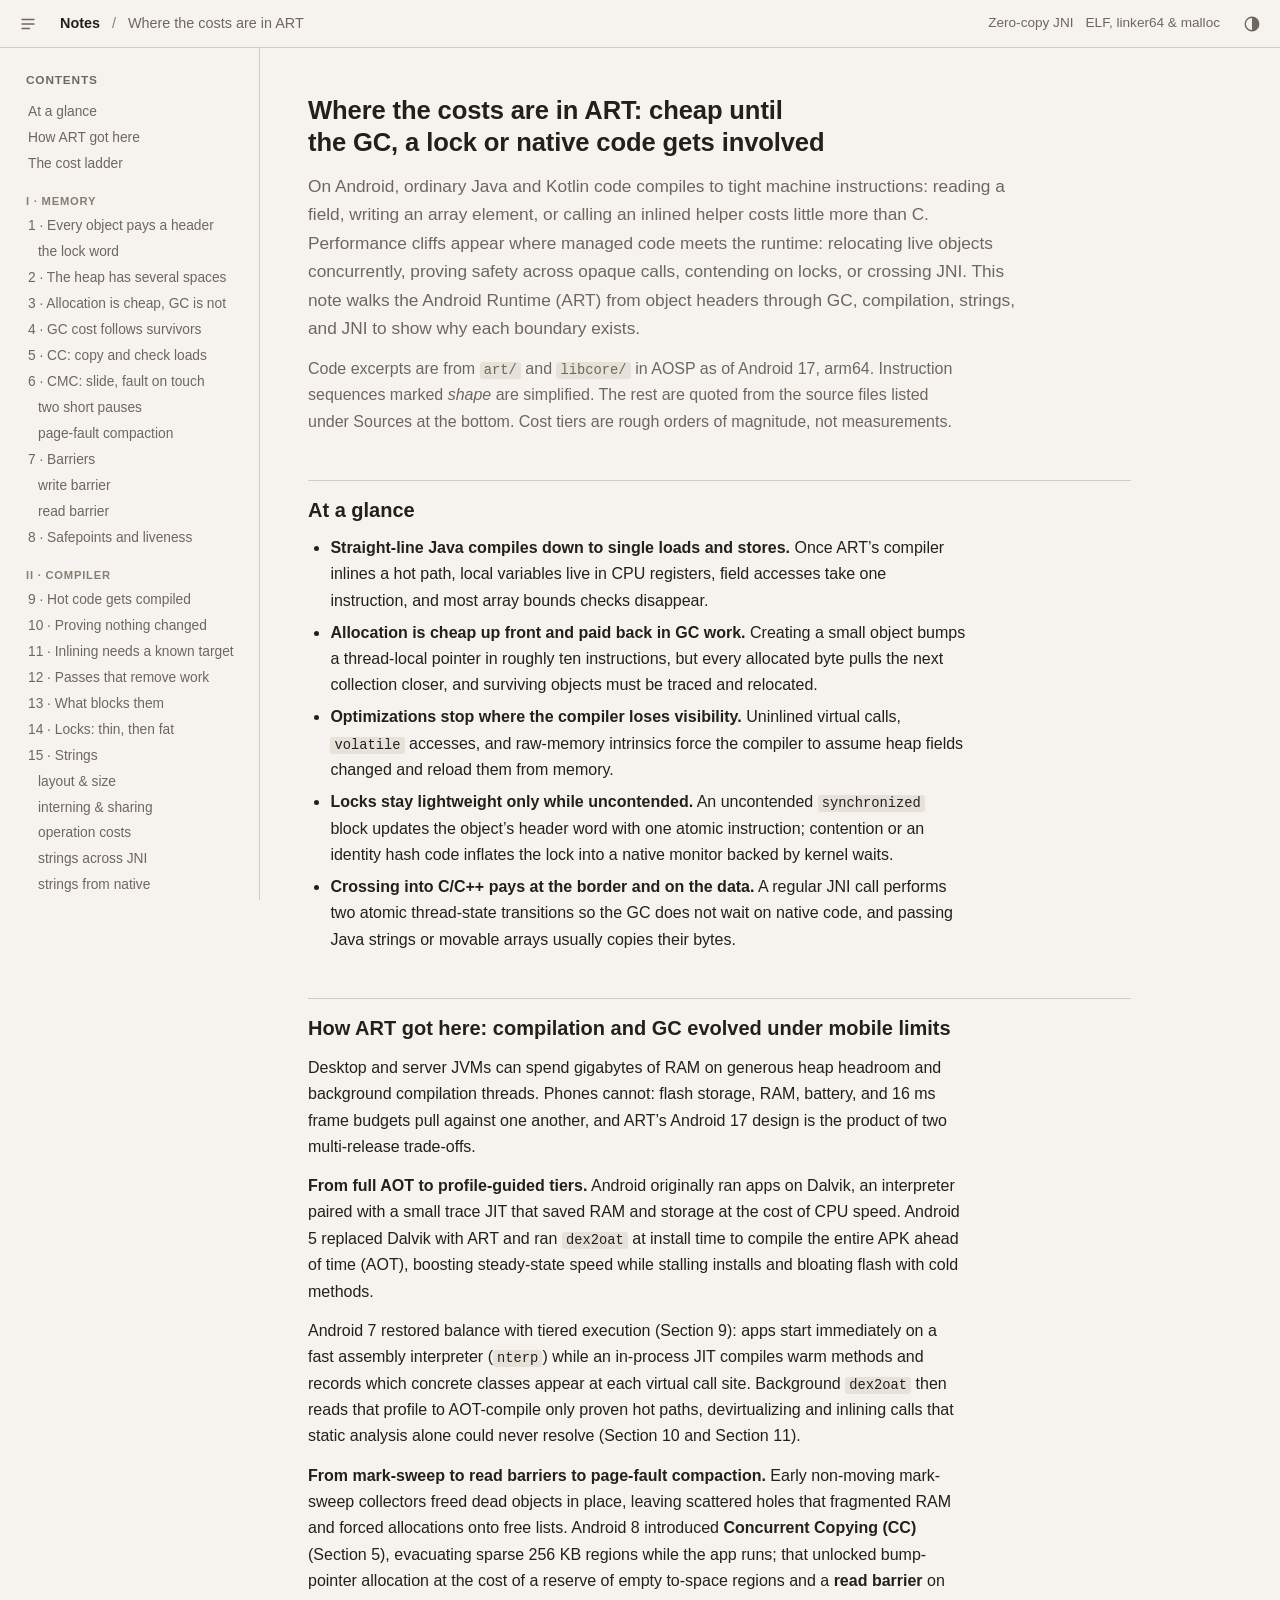
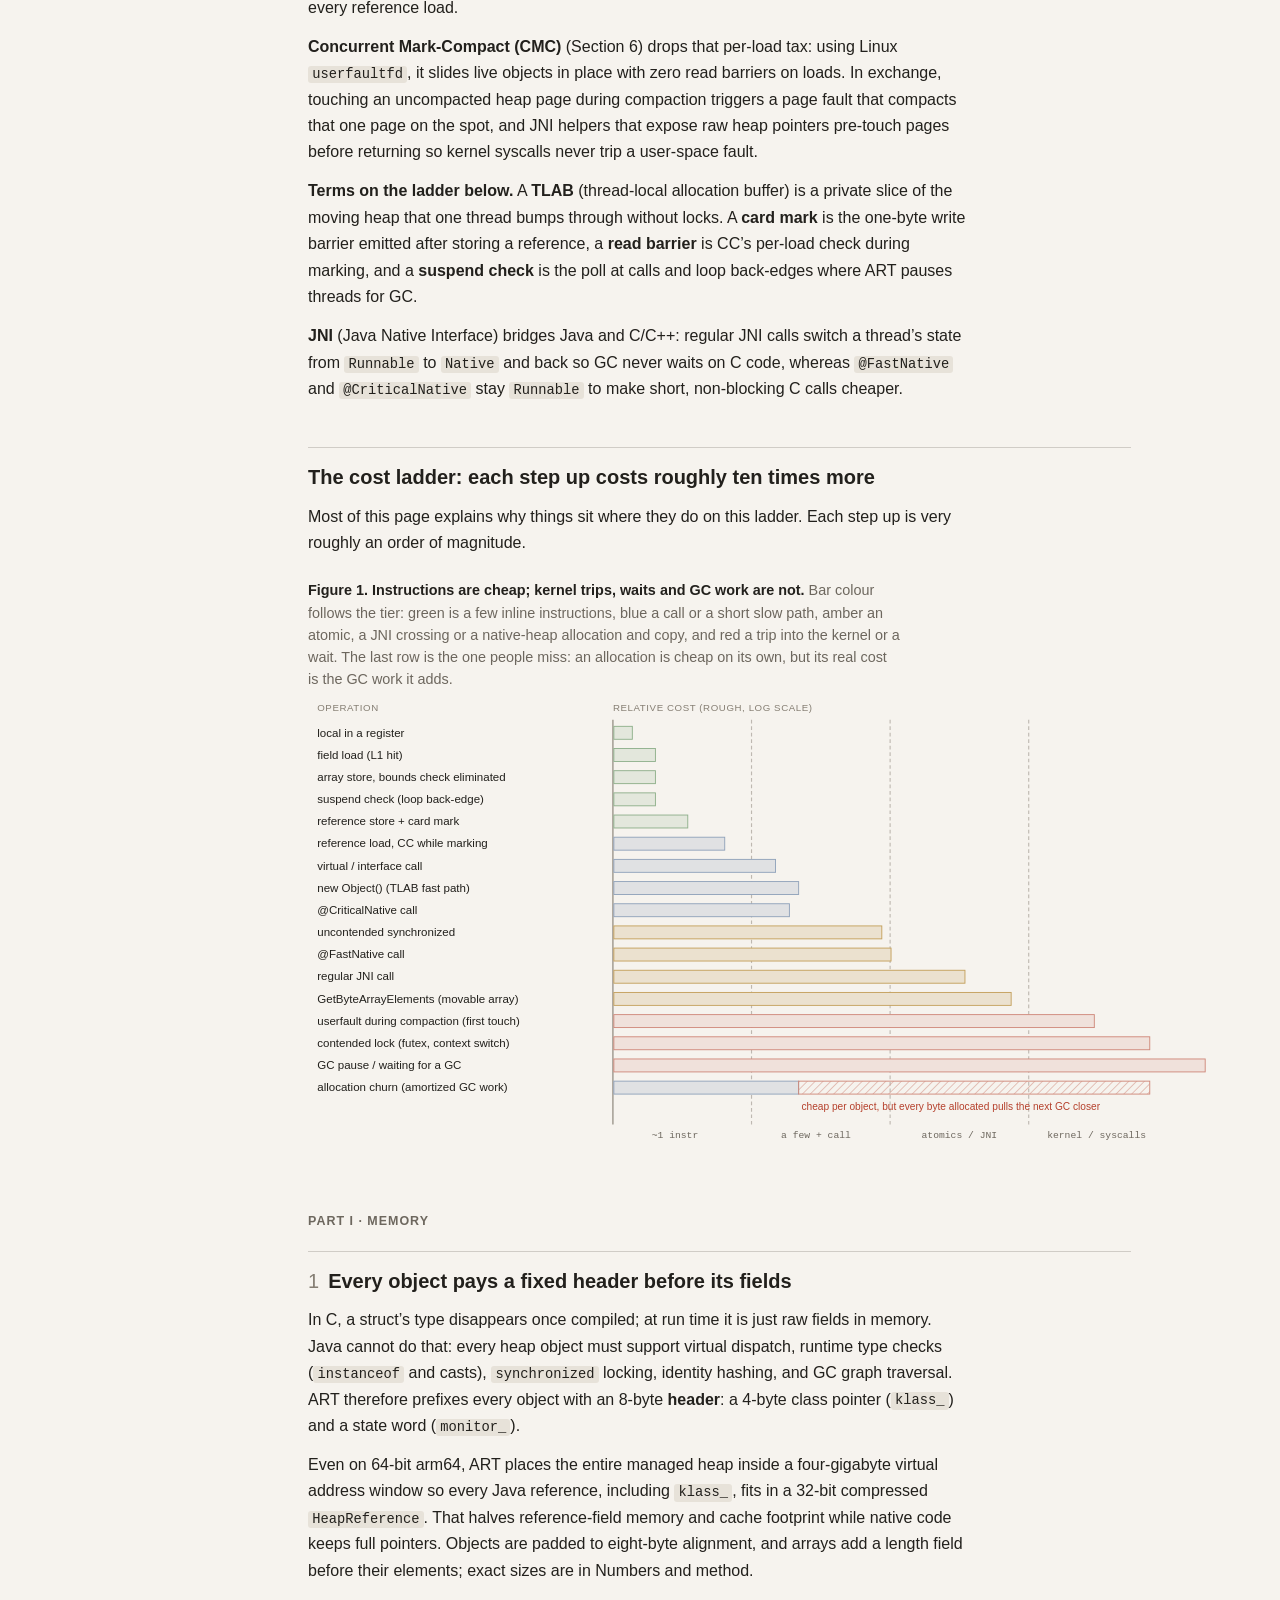
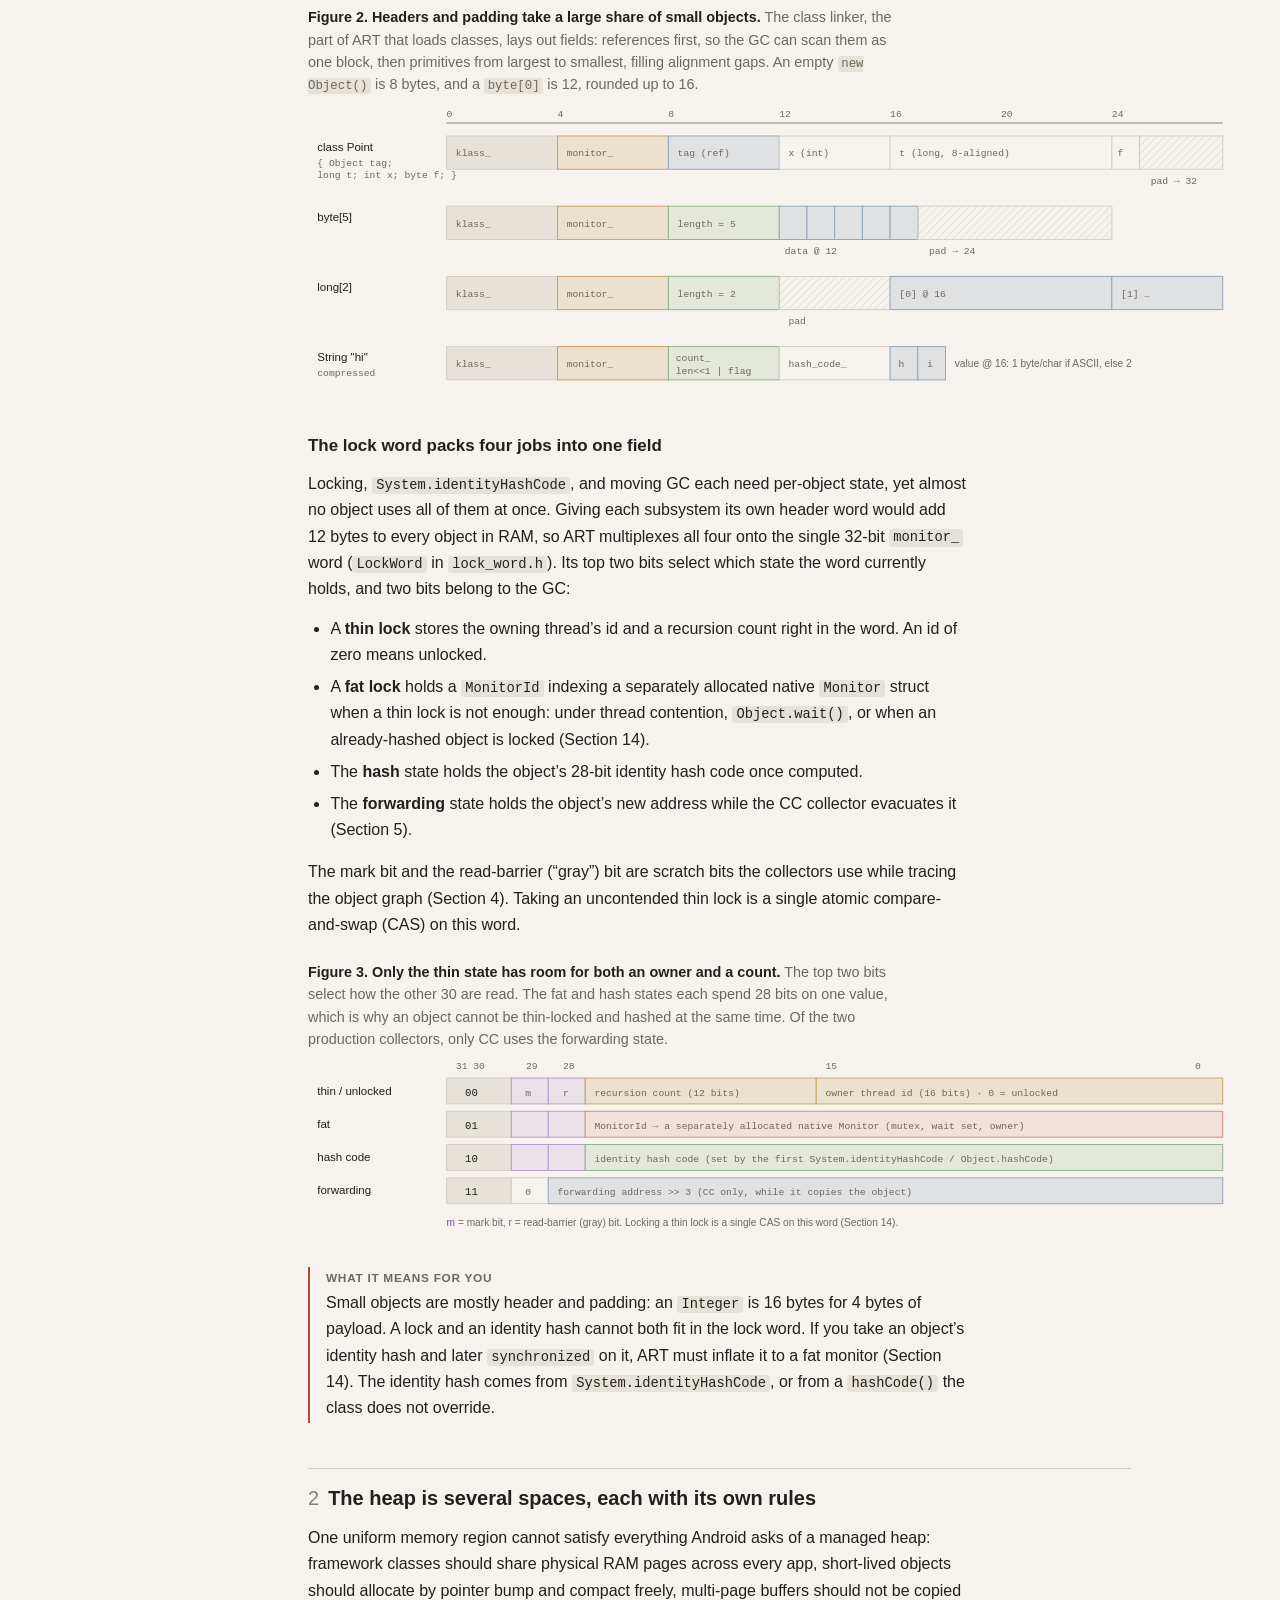
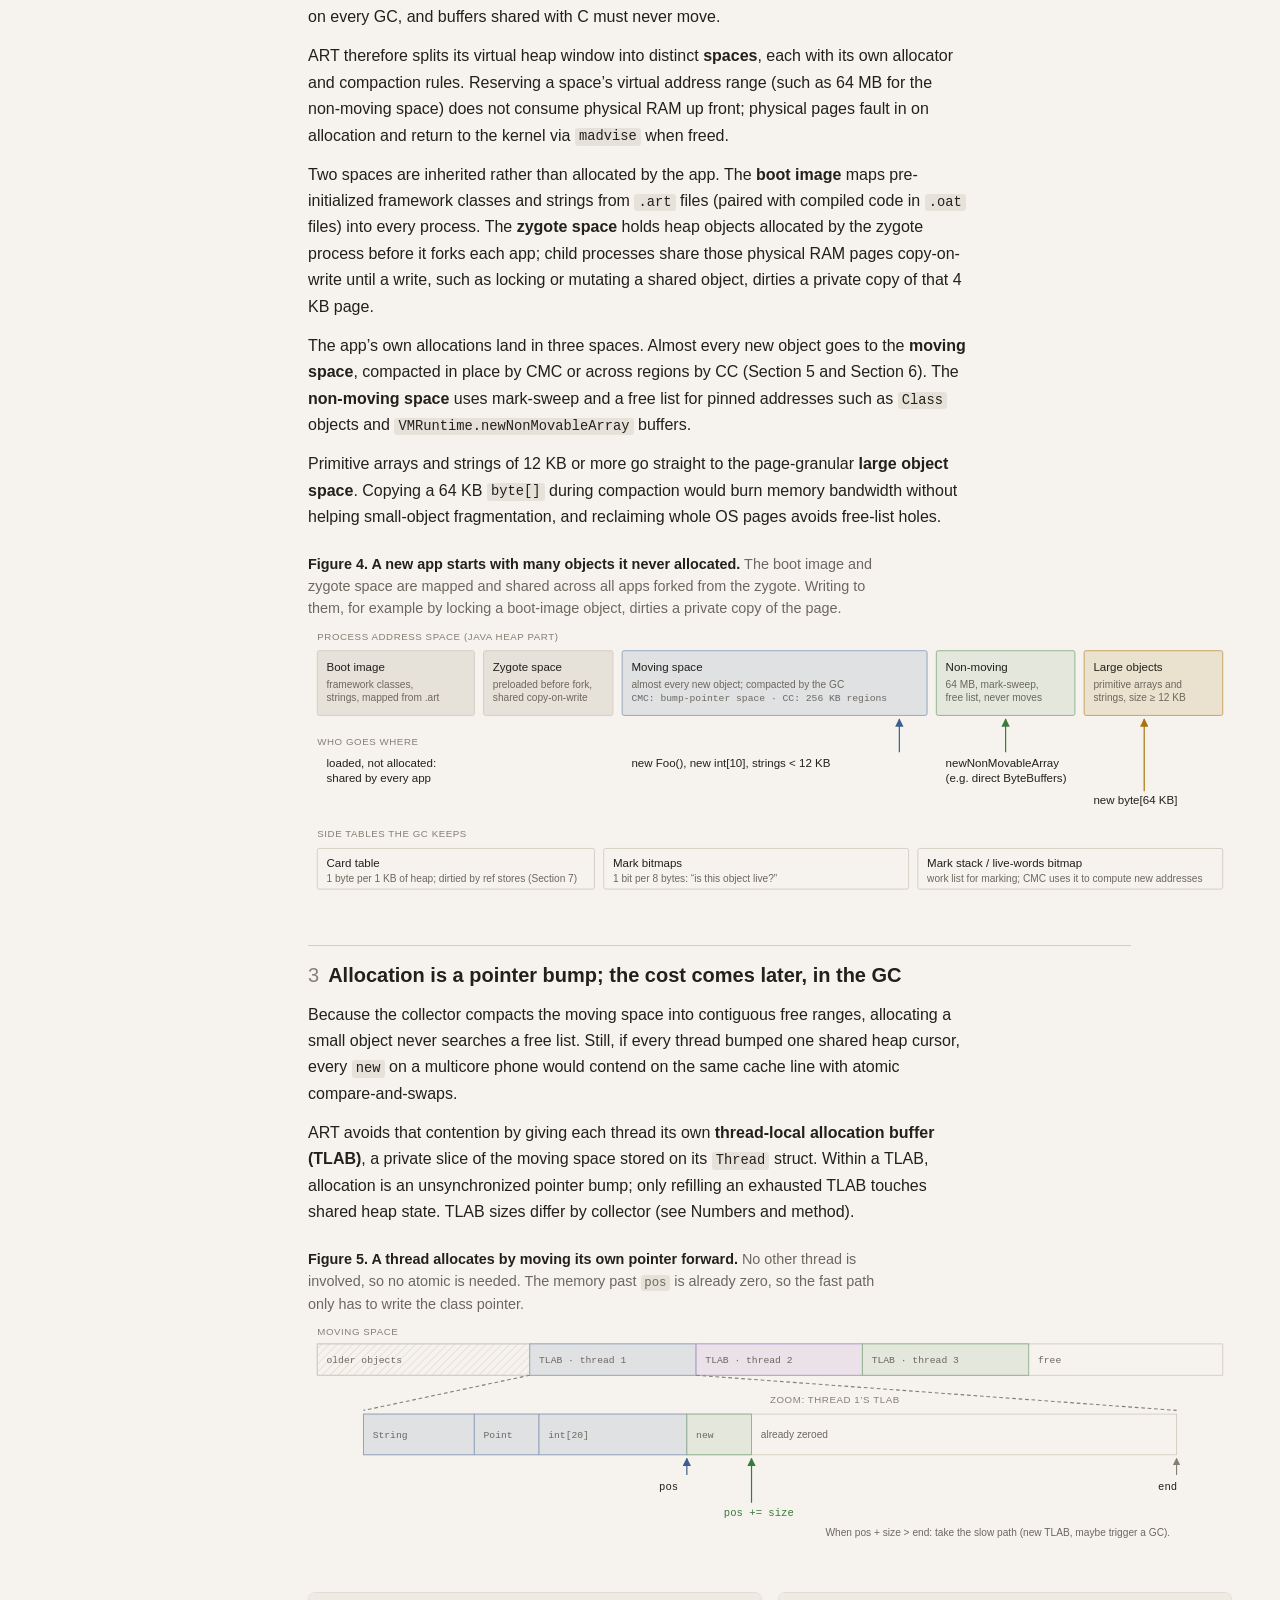
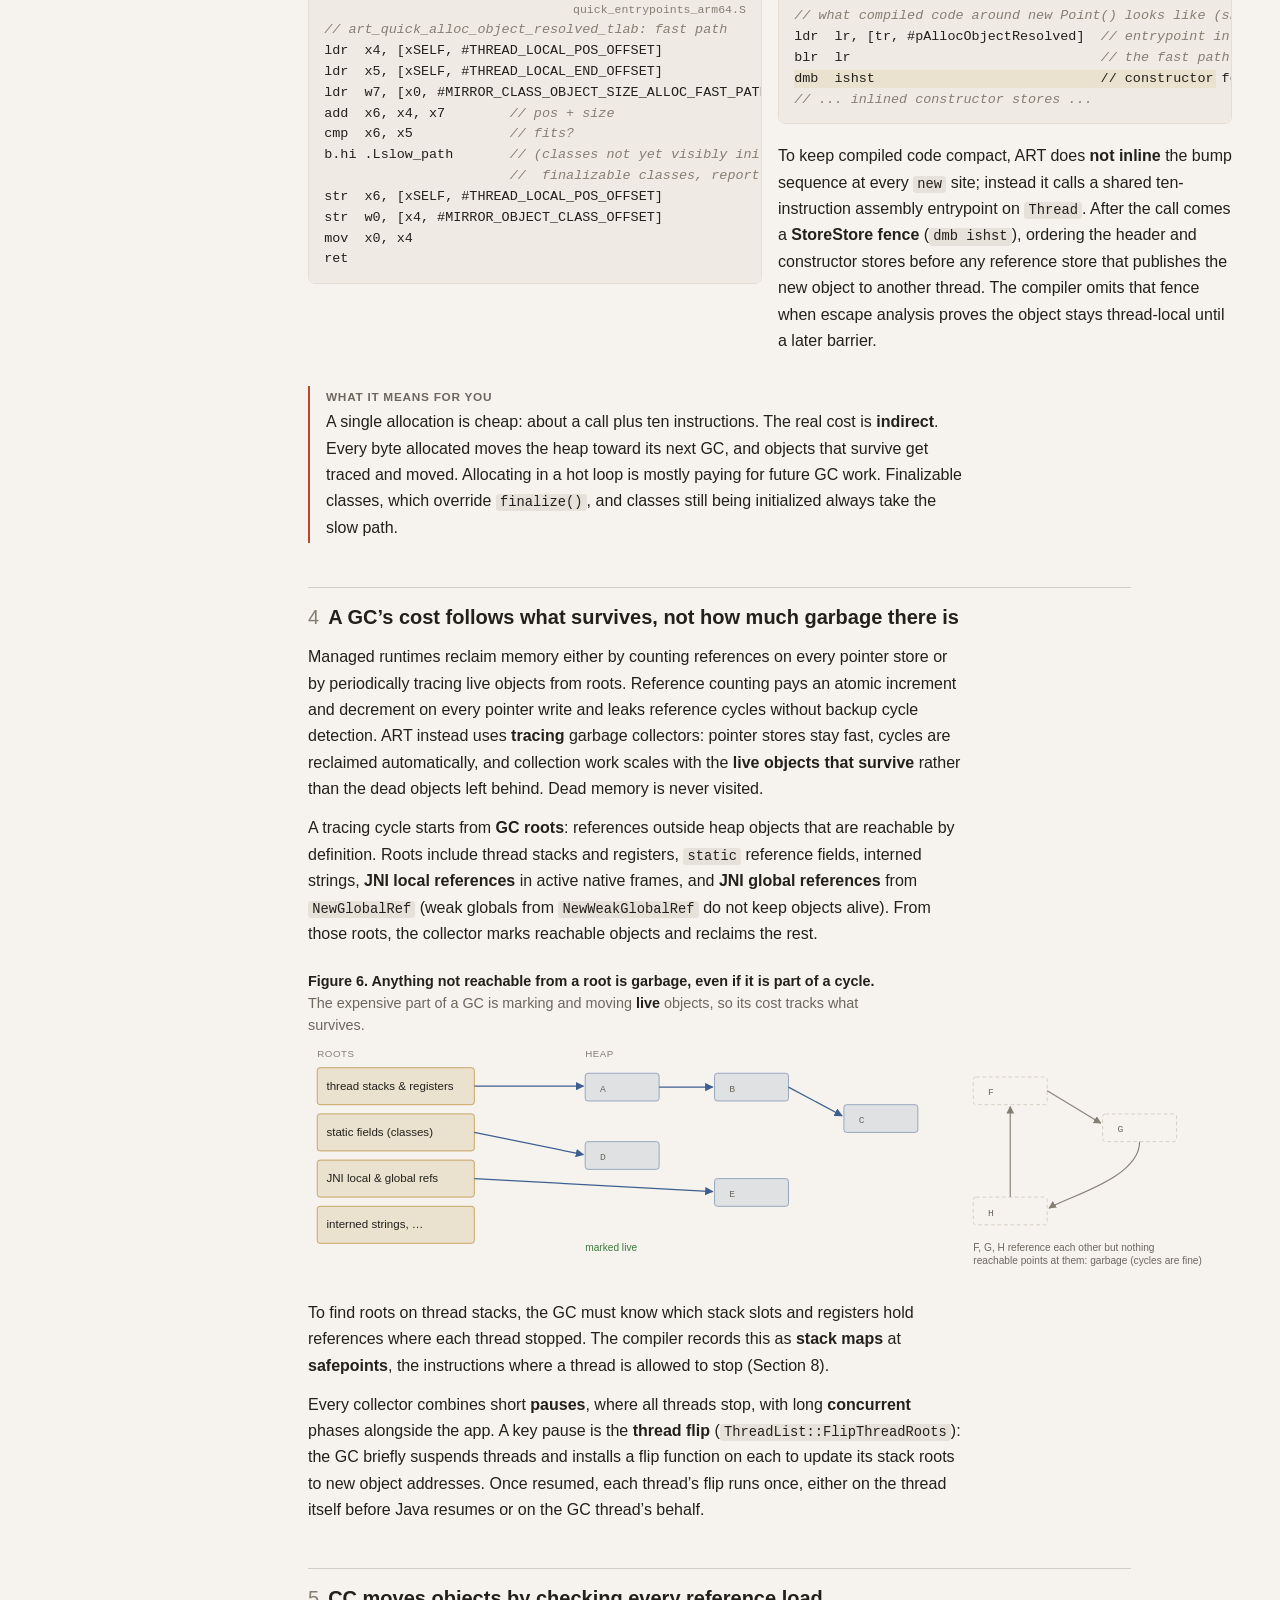
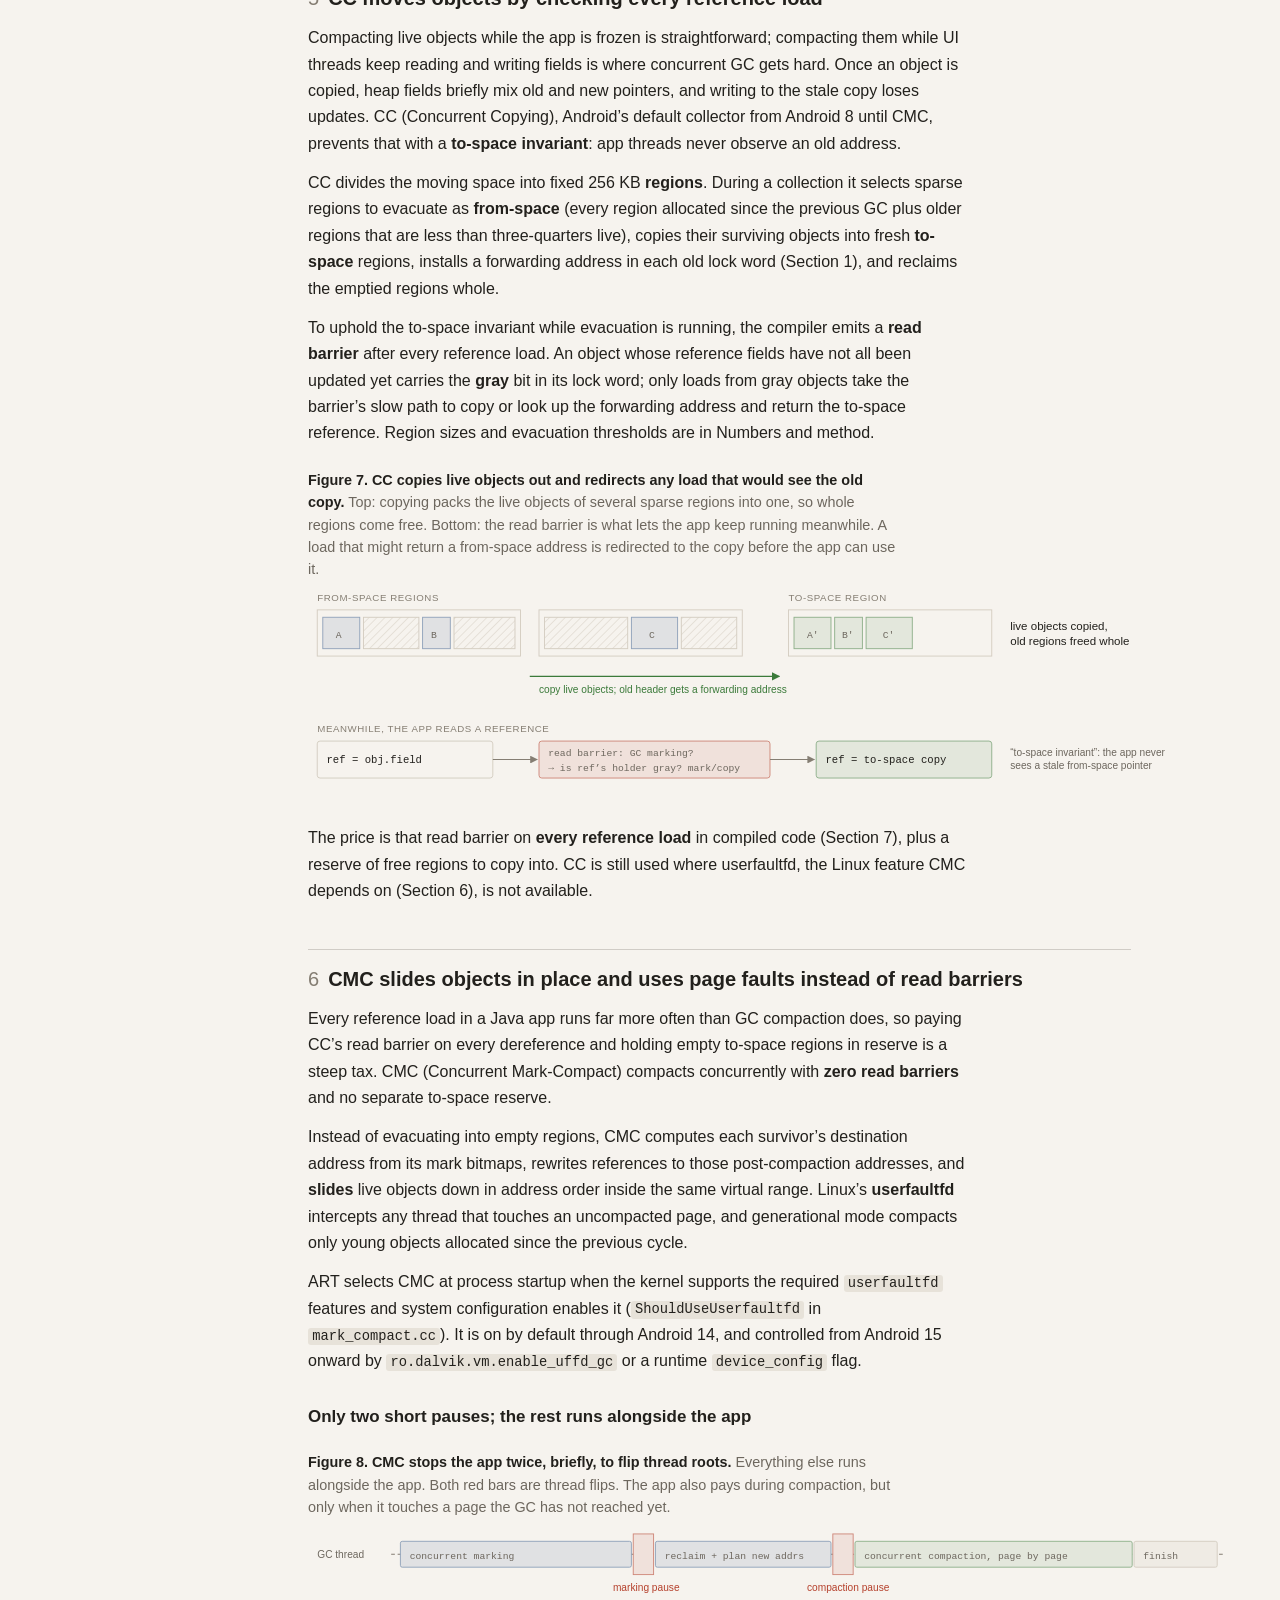
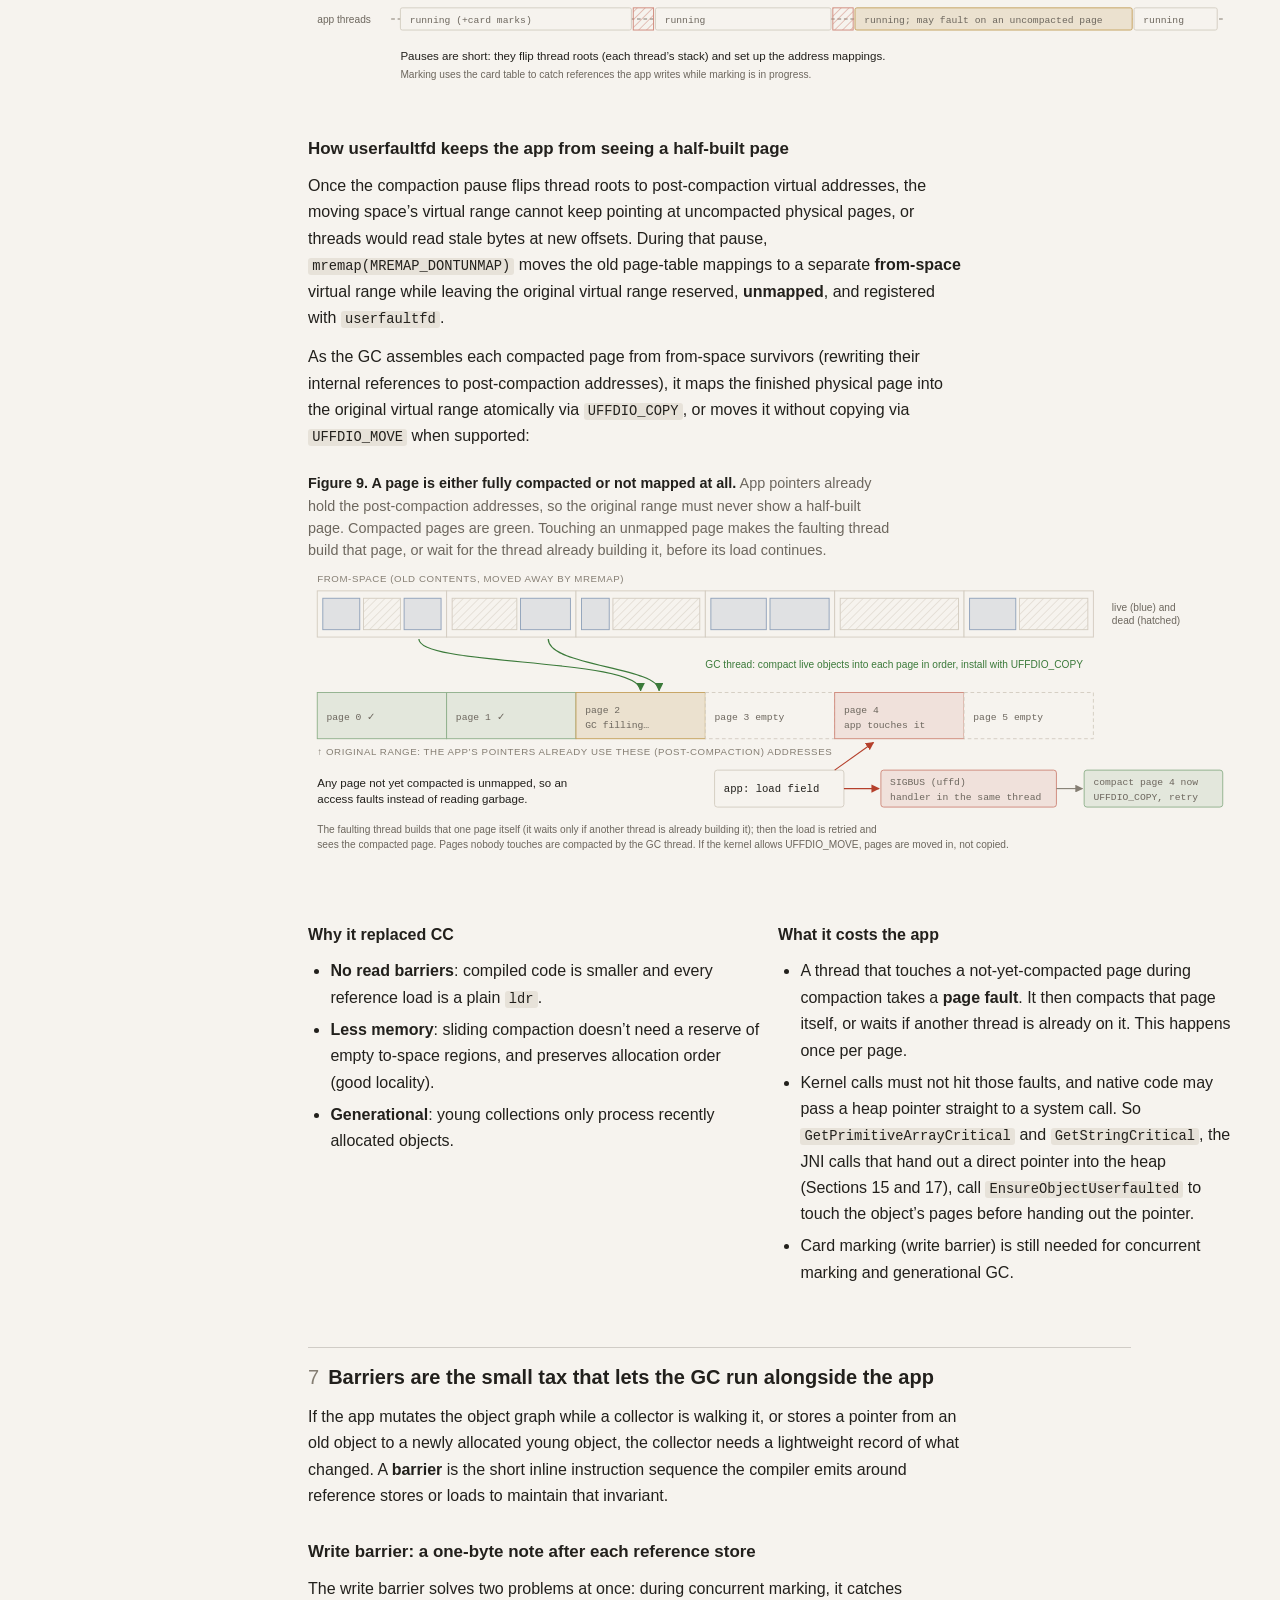
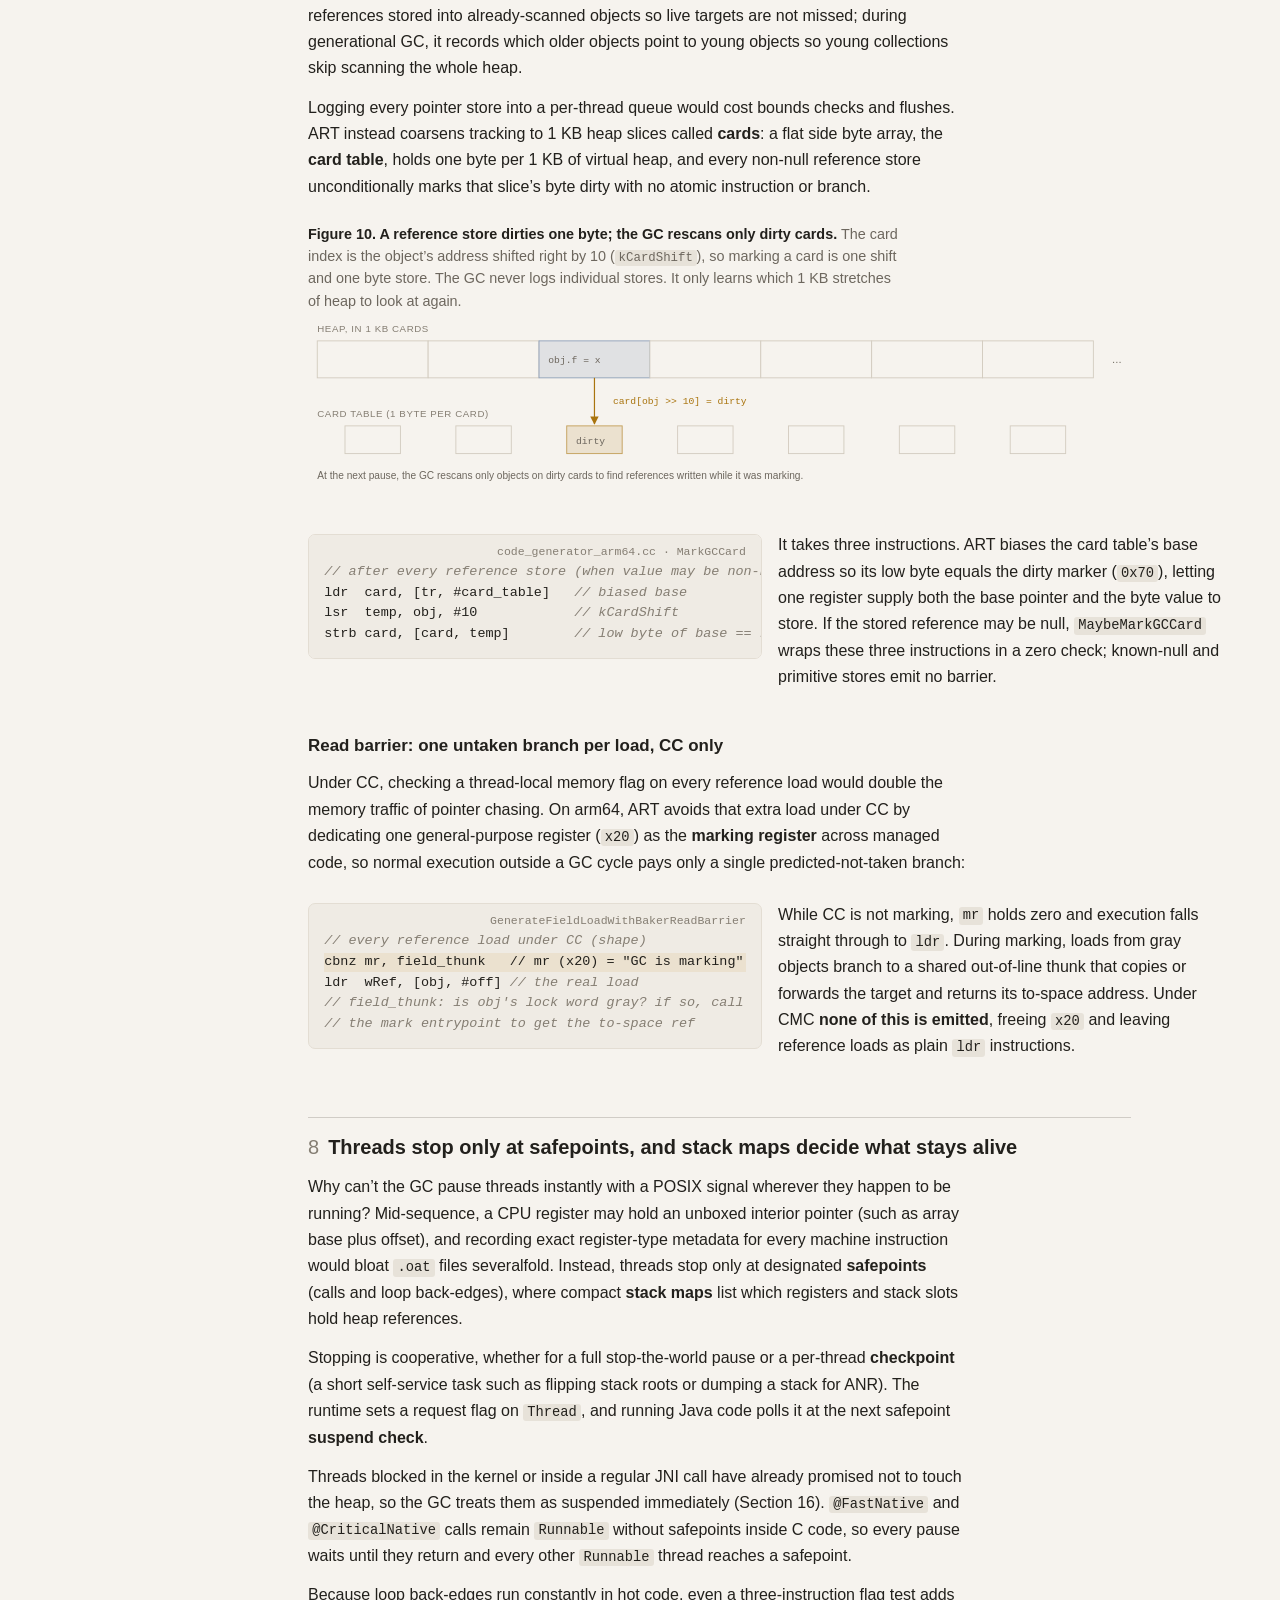
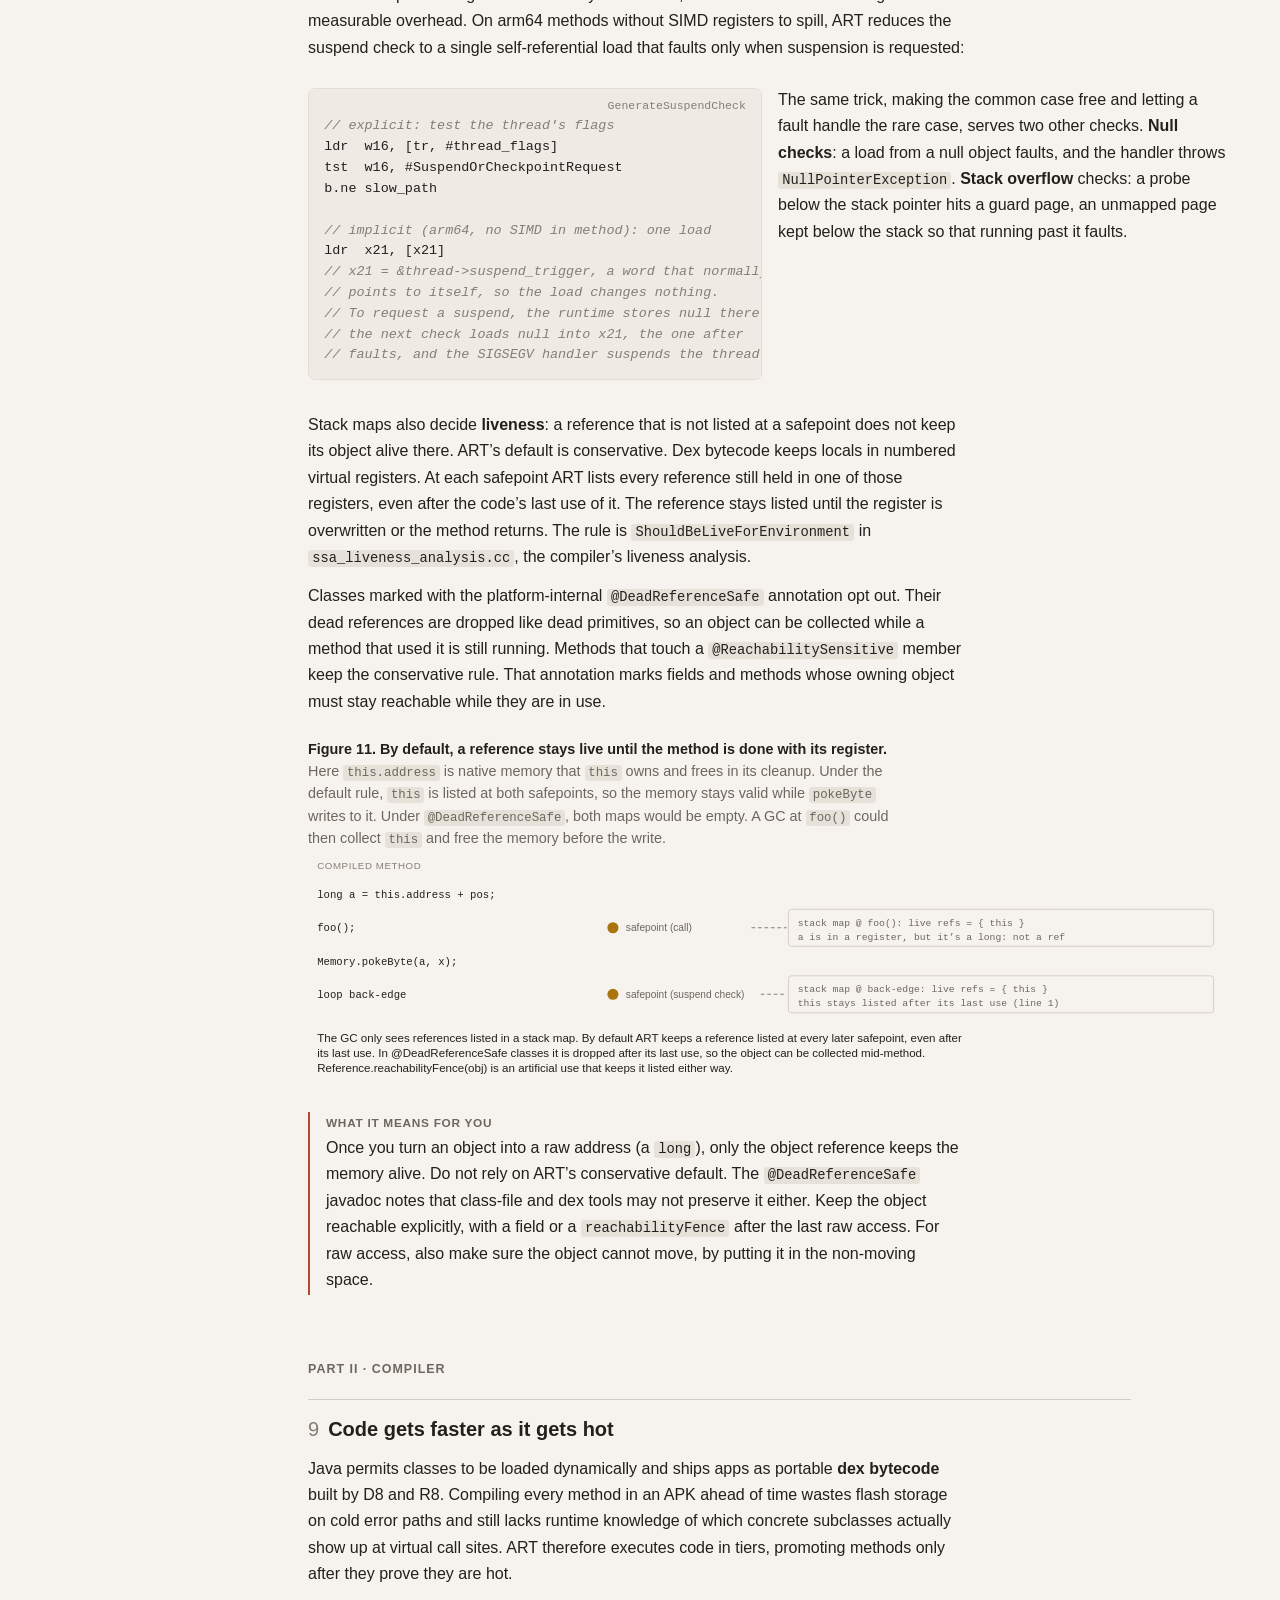
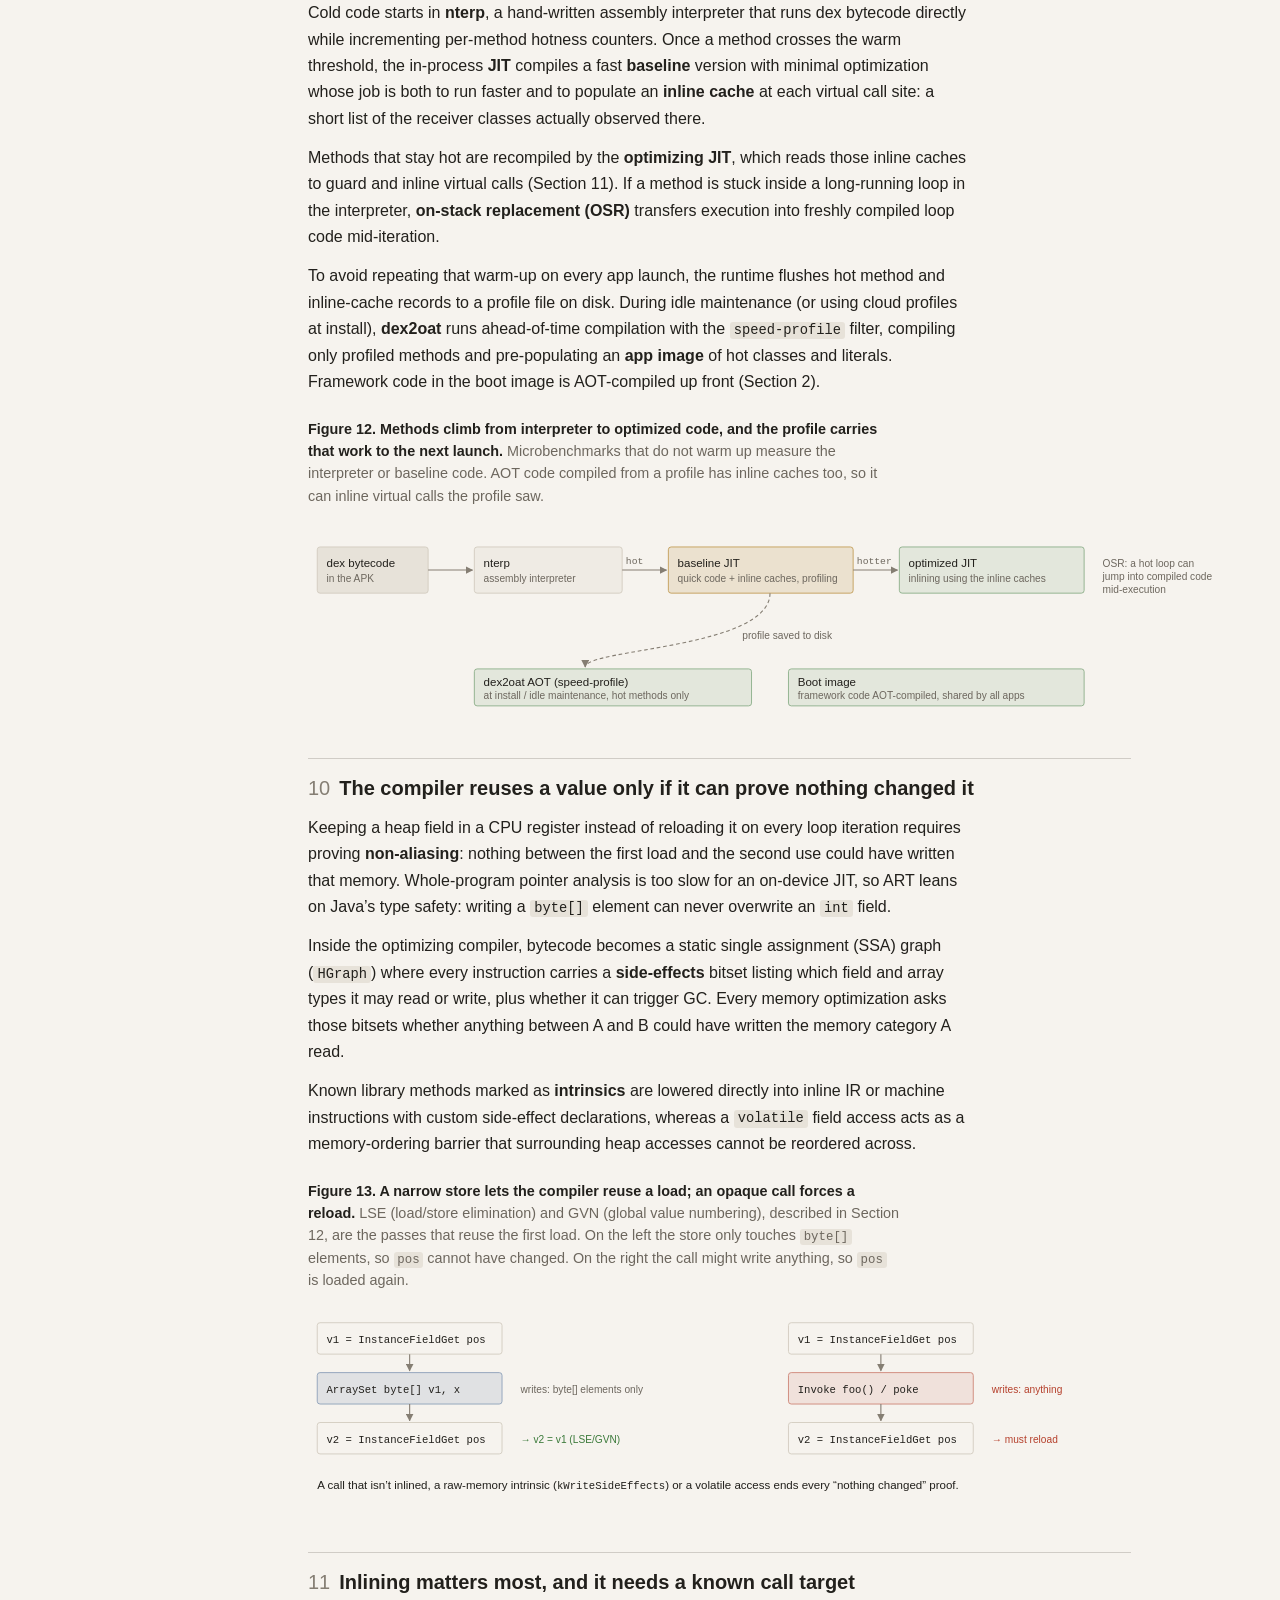
==== commit 7d15f512: "L7 context, lifecycle & technical precision pass" ====
--- a/art_costs/index.html
+++ b/art_costs/index.html
@@ -40,15 +40,21 @@
 <nav id="toc" aria-label="Contents">
   <div class="h">Contents</div>
   <a href="#glance">At a glance</a>
+  <a href="#evolution">How ART got here</a>
   <a href="#ladder">The cost ladder</a>
   <div class="ph">I · Memory</div>
   <a href="#layout">1 · Every object pays a header</a>
+  <a href="#lock-word" style="padding-left:18px">the lock word</a>
   <a href="#spaces">2 · The heap has several spaces</a>
   <a href="#alloc">3 · Allocation is cheap, GC is not</a>
   <a href="#gc">4 · GC cost follows survivors</a>
   <a href="#cc">5 · CC: copy and check loads</a>
   <a href="#cmc">6 · CMC: slide, fault on touch</a>
+  <a href="#cmc-pauses" style="padding-left:18px">two short pauses</a>
+  <a href="#cmc-uffd" style="padding-left:18px">page-fault compaction</a>
   <a href="#barriers">7 · Barriers</a>
+  <a href="#write-barrier" style="padding-left:18px">write barrier</a>
+  <a href="#read-barrier" style="padding-left:18px">read barrier</a>
   <a href="#safepoints">8 · Safepoints and liveness</a>
   <div class="ph">II · Compiler</div>
   <a href="#tiers">9 · Hot code gets compiled</a>
@@ -62,8 +68,10 @@
   <a href="#str-intern" style="padding-left:18px">interning &amp; sharing</a>
   <a href="#str-ops" style="padding-left:18px">operation costs</a>
   <a href="#str-jni" style="padding-left:18px">strings across JNI</a>
+  <a href="#str-new" style="padding-left:18px">strings from native</a>
   <div class="ph">III · Native</div>
   <a href="#jni">16 · JNI calls</a>
+  <a href="#jni-steps" style="padding-left:18px">the seven stub steps</a>
   <a href="#arrays">17 · Arrays across JNI</a>
   <a href="#cheatsheet">18 · Cheat sheet</a>
   <a href="#method">Numbers and method</a>
@@ -72,39 +80,41 @@
 
 <main id="top">
 <h1>Where the costs are in ART: cheap until the GC, a lock or native code gets involved</h1>
-<p class="lead">This is a tour of the Android Runtime (ART) from the bottom up. It covers how objects are laid out and allocated,
-how the garbage collectors move them, what the compiler can and cannot remove, and what it costs to call native code.
-Most sections end with what it means for the code you write.</p>
+<p class="lead">On Android, ordinary Java and Kotlin code compiles to tight machine instructions: reading a field, writing an array element, or calling an inlined helper costs little more than C.
+Performance cliffs appear where managed code meets the runtime: relocating live objects concurrently, proving safety across opaque calls, contending on locks, or crossing JNI.
+This note walks the Android Runtime (ART) from object headers through GC, compilation, strings, and JNI to show why each boundary exists.</p>
 <p class="m">Code excerpts are from <code>art/</code> and <code>libcore/</code> in AOSP as of Android 17, arm64. Instruction sequences marked
 <em>shape</em> are simplified. The rest are quoted from the source files listed under Sources at the bottom. Cost tiers are rough orders of magnitude, not measurements.</p>
 
 <h2 id="glance">At a glance</h2>
 <ul>
-<li><b>Plain Java is cheap.</b> Field loads, array stores and inlined calls cost a few instructions each.</li>
-<li><b>Allocation costs later.</b> A new object is a quick pointer bump, but every byte brings the next garbage collection closer.</li>
-<li><b>The compiler needs to see through calls.</b> A call it cannot inline, a raw-memory write or a volatile field makes it assume all memory changed.</li>
-<li><b>Locks are cheap until two threads fight.</b> Contention turns a lock into a heavier one that stays heavy.</li>
-<li><b>Native calls pay at the border.</b> Each regular call into C swaps thread state twice, and strings and arrays usually get copied on the way.</li>
+<li><b>Straight-line Java compiles down to single loads and stores.</b> Once ART’s compiler inlines a hot path, local variables live in CPU registers, field accesses take one instruction, and most array bounds checks disappear.</li>
+<li><b>Allocation is cheap up front and paid back in GC work.</b> Creating a small object bumps a thread-local pointer in roughly ten instructions, but every allocated byte pulls the next collection closer, and surviving objects must be traced and relocated.</li>
+<li><b>Optimizations stop where the compiler loses visibility.</b> Uninlined virtual calls, <code>volatile</code> accesses, and raw-memory intrinsics force the compiler to assume heap fields changed and reload them from memory.</li>
+<li><b>Locks stay lightweight only while uncontended.</b> An uncontended <code>synchronized</code> block updates the object’s header word with one atomic instruction; contention or an identity hash code inflates the lock into a native monitor backed by kernel waits.</li>
+<li><b>Crossing into C/C++ pays at the border and on the data.</b> A regular JNI call performs two atomic thread-state transitions so the GC does not wait on native code, and passing Java strings or movable arrays usually copies their bytes.</li>
 </ul>
-<p><b>Terms:</b></p>
-<ul>
-<li><b>GC</b>: the garbage collector. <b>CC</b> (Concurrent Copying) and <b>CMC</b> (Concurrent Mark-Compact) are ART’s two collectors that run alongside the app.</li>
-<li><b>TLAB</b>: a chunk of memory one thread allocates from on its own.</li>
-<li><b>Card mark</b>: the one-byte note (the write barrier) the GC needs after a reference store.</li>
-<li><b>Read barrier</b>: a check after each reference load; only the CC collector needs it.</li>
-<li><b>Suspend check</b>: the poll compiled code runs so the GC can stop the thread.</li>
-<li><b>Deoptimize</b>: drop from compiled code back to the interpreter when an assumption the compiler made stops holding.</li>
-<li><b>JNI</b> (Java Native Interface): the bridge between Java and C. @FastNative and @CriticalNative are annotations that make its calls cheaper.</li>
-<li><b>Thread state</b>: whether a thread is Runnable (may touch the heap) or, for example, Native (has promised not to). A regular JNI call switches it twice.</li>
-<li><b>Userfault</b>: a page fault the runtime handles itself while the GC compacts the heap.</li>
-</ul>
+
+<h2 id="evolution">How ART got here: compilation and GC evolved under mobile limits</h2>
+<p>Desktop and server JVMs can spend gigabytes of RAM on generous heap headroom and background compilation threads. Phones cannot: flash storage, RAM, battery, and 16 ms frame budgets pull against one another, and ART’s Android 17 design is the product of two multi-release trade-offs.</p>
+<p><b>From full AOT to profile-guided tiers.</b> Android originally ran apps on Dalvik, an interpreter paired with a small trace JIT that saved RAM and storage at the cost of CPU speed.
+Android 5 replaced Dalvik with ART and ran <code>dex2oat</code> at install time to compile the entire APK ahead of time (AOT), boosting steady-state speed while stalling installs and bloating flash with cold methods.</p>
+<p>Android 7 restored balance with tiered execution (Section 9): apps start immediately on a fast assembly interpreter (<code>nterp</code>) while an in-process JIT compiles warm methods and records which concrete classes appear at each virtual call site.
+Background <code>dex2oat</code> then reads that profile to AOT-compile only proven hot paths, devirtualizing and inlining calls that static analysis alone could never resolve (Section 10 and Section 11).</p>
+<p><b>From mark-sweep to read barriers to page-fault compaction.</b> Early non-moving mark-sweep collectors freed dead objects in place, leaving scattered holes that fragmented RAM and forced allocations onto free lists.
+Android 8 introduced <b>Concurrent Copying (CC)</b> (Section 5), evacuating sparse 256 KB regions while the app runs; that unlocked bump-pointer allocation at the cost of a reserve of empty to-space regions and a <b>read barrier</b> on every reference load.</p>
+<p><b>Concurrent Mark-Compact (CMC)</b> (Section 6) drops that per-load tax: using Linux <code>userfaultfd</code>, it slides live objects in place with zero read barriers on loads.
+In exchange, touching an uncompacted heap page during compaction triggers a page fault that compacts that one page on the spot, and JNI helpers that expose raw heap pointers pre-touch pages before returning so kernel syscalls never trip a user-space fault.</p>
+<p><b>Terms on the ladder below.</b> A <b>TLAB</b> (thread-local allocation buffer) is a private slice of the moving heap that one thread bumps through without locks.
+A <b>card mark</b> is the one-byte write barrier emitted after storing a reference, a <b>read barrier</b> is CC’s per-load check during marking, and a <b>suspend check</b> is the poll at calls and loop back-edges where ART pauses threads for GC.</p>
+<p><b>JNI</b> (Java Native Interface) bridges Java and C/C++: regular JNI calls switch a thread’s state from <code>Runnable</code> to <code>Native</code> and back so GC never waits on C code, whereas <code>@FastNative</code> and <code>@CriticalNative</code> stay <code>Runnable</code> to make short, non-blocking C calls cheaper.</p>
 
 <!-- ═════════════════════════ LADDER ═════════════════════════ -->
 <h2 id="ladder">The cost ladder: each step up costs roughly ten times more</h2>
 <p>Most of this page explains why things sit where they do on this ladder. Each step up is very roughly an order of magnitude.</p>
 <figure>
 <figcaption><b>Figure 1. Instructions are cheap; kernel trips, waits and GC work are not.</b> Bar colour follows the tier: green is a few inline instructions, blue a call or a short slow path, amber an atomic, a JNI
-crossing or a malloc and copy, and red a trip into the kernel or a wait. The last row is the one people miss: an allocation is cheap on its own, but its real cost is the GC work it adds.</figcaption>
+crossing or a native-heap allocation and copy, and red a trip into the kernel or a wait. The last row is the one people miss: an allocation is cheap on its own, but its real cost is the GC work it adds.</figcaption>
 <svg viewBox="0 0 1000 490" role="img" aria-label="Cost ladder">
   <text x="10" y="18" class="th">operation</text>
   <text x="330" y="18" class="th">relative cost (rough, log scale)</text>
@@ -142,11 +152,10 @@
 <div class="part">Part I · Memory</div>
 
 <h2 id="layout"><span class="n">1</span>Every object pays a fixed header before its fields</h2>
-<p>Every Java object starts with a small <b>header</b>. The runtime needs two things from each object: what class it is, and a place for lock and GC state.
-So the header holds a pointer to the class and a <b>lock word</b>, 8 bytes in all.
-References are compressed to 32 bits to keep objects small.
-Objects are padded to a fixed alignment, and arrays add a length field before their elements.
-The exact sizes are in Numbers and method.</p>
+<p>In C, a struct’s type disappears once compiled; at run time it is just raw fields in memory. Java cannot do that: every heap object must support virtual dispatch, runtime type checks (<code>instanceof</code> and casts), <code>synchronized</code> locking, identity hashing, and GC graph traversal.
+ART therefore prefixes every object with an 8-byte <b>header</b>: a 4-byte class pointer (<code>klass_</code>) and a state word (<code>monitor_</code>).</p>
+<p>Even on 64-bit arm64, ART places the entire managed heap inside a four-gigabyte virtual address window so every Java reference, including <code>klass_</code>, fits in a 32-bit compressed <code>HeapReference</code>.
+That halves reference-field memory and cache footprint while native code keeps full pointers. Objects are padded to eight-byte alignment, and arrays add a length field before their elements; exact sizes are in Numbers and method.</p>
 
 <figure>
 <figcaption><b>Figure 2. Headers and padding take a large share of small objects.</b> The class linker, the part of ART that loads classes, lays out fields: references first, so the GC can scan them as one block, then
@@ -199,18 +208,18 @@
 </svg>
 </figure>
 
-<h3>The lock word packs four jobs into one field</h3>
-<p>Locking, identity hashing and the GC all need a little state per object. A separate field for each would grow every object.
-So ART packs them into one 32-bit field in the header. Its top two bits say which of four meanings the rest has, and two more bits belong to the GC.
-Figure 3 shows the exact bit widths, which come from <code>LockWord</code> in <code>lock_word.h</code>.</p>
+<h3 id="lock-word">The lock word packs four jobs into one field</h3>
+<p>Locking, <code>System.identityHashCode</code>, and moving GC each need per-object state, yet almost no object uses all of them at once.
+Giving each subsystem its own header word would add 12 bytes to every object in RAM, so ART multiplexes all four onto the single 32-bit <code>monitor_</code> word (<code>LockWord</code> in <code>lock_word.h</code>).
+Its top two bits select which state the word currently holds, and two bits belong to the GC:</p>
 <ul>
 <li>A <b>thin lock</b> stores the owning thread’s id and a recursion count right in the word. An id of zero means unlocked.</li>
-<li>A <b>fat lock</b> points to a separate native <code>Monitor</code> object. It is used when a thin lock is not enough, for example under contention or <code>wait()</code> (Section 14).</li>
-<li>The <b>hash</b> state holds the object’s identity hash code.</li>
-<li>The <b>forwarding</b> state holds the object’s new address while the CC collector moves it (Section 5).</li>
+<li>A <b>fat lock</b> holds a <code>MonitorId</code> indexing a separately allocated native <code>Monitor</code> struct when a thin lock is not enough: under thread contention, <code>Object.wait()</code>, or when an already-hashed object is locked (Section 14).</li>
+<li>The <b>hash</b> state holds the object’s 28-bit identity hash code once computed.</li>
+<li>The <b>forwarding</b> state holds the object’s new address while the CC collector evacuates it (Section 5).</li>
 </ul>
-<p>The mark bit and the read-barrier (“gray”) bit are scratch bits the collectors use while tracing, that is, while walking the object graph to find live objects (Section 4).
-Taking a thin lock is a single compare-and-swap (CAS) on this word.</p>
+<p>The mark bit and the read-barrier (“gray”) bit are scratch bits the collectors use while tracing the object graph (Section 4).
+Taking an uncontended thin lock is a single atomic compare-and-swap (CAS) on this word.</p>
 <figure>
 <figcaption><b>Figure 3. Only the thin state has room for both an owner and a count.</b> The top two bits select how the other 30 are read. The fat and hash states
 each spend 28 bits on one value, which is why an object cannot be thin-locked and hashed at the same time. Of the two production collectors, only CC uses the forwarding state.</figcaption>
@@ -250,21 +259,20 @@
 <blockquote class="key"><span class="lbl">What it means for you</span>
 Small objects are mostly header and padding: an <code>Integer</code> is 16 bytes for 4 bytes of payload.
 A lock and an identity hash cannot both fit in the lock word. If you take an object’s identity hash and later
-<code>synchronized</code> on it, ART must switch to a fat monitor (Section 14). The identity hash comes from <code>System.identityHashCode</code>,
+<code>synchronized</code> on it, ART must inflate it to a fat monitor (Section 14). The identity hash comes from <code>System.identityHashCode</code>,
 or from a <code>hashCode()</code> the class does not override.
 </blockquote>
 
 <!-- ───────────── Spaces ───────────── -->
 <h2 id="spaces"><span class="n">2</span>The heap is several spaces, each with its own rules</h2>
-<p>The “Java heap” is several address ranges, called <b>spaces</b>, with different rules for allocation, moving and sharing.
-Objects have different needs. Framework objects should be shared by every app. Most new objects should be cheap to allocate
-and free to move. A few must never move, because native code holds their address.</p>
-<p>Two spaces come from outside the app. The <b>boot image</b> is a precompiled snapshot of framework classes, objects and code that every process maps.
-It is stored in <code>.art</code> and <code>.oat</code> files. The <b>zygote</b> is the process every app is forked from.
-Whatever it allocated before forking is shared with each app, copy-on-write: a page is copied only when one side writes to it.</p>
-<p>The app’s own objects go to the other three spaces. Almost every new object goes to the moving space, whose layout depends on the collector (Sections 5 and 6).
-The non-moving space is collected in place by mark-sweep: the GC marks the live objects and frees the rest, and new objects come from a free list.
-Primitive arrays and strings of 12 KB or more go to the large object space.</p>
+<p>One uniform memory region cannot satisfy everything Android asks of a managed heap: framework classes should share physical RAM pages across every app, short-lived objects should allocate by pointer bump and compact freely, multi-page buffers should not be copied on every GC, and buffers shared with C must never move.</p>
+<p>ART therefore splits its virtual heap window into distinct <b>spaces</b>, each with its own allocator and compaction rules.
+Reserving a space’s virtual address range (such as 64 MB for the non-moving space) does not consume physical RAM up front; physical pages fault in on allocation and return to the kernel via <code>madvise</code> when freed.</p>
+<p>Two spaces are inherited rather than allocated by the app. The <b>boot image</b> maps pre-initialized framework classes and strings from <code>.art</code> files (paired with compiled code in <code>.oat</code> files) into every process.
+The <b>zygote space</b> holds heap objects allocated by the zygote process before it forks each app; child processes share those physical RAM pages copy-on-write until a write, such as locking or mutating a shared object, dirties a private copy of that 4 KB page.</p>
+<p>The app’s own allocations land in three spaces. Almost every new object goes to the <b>moving space</b>, compacted in place by CMC or across regions by CC (Section 5 and Section 6).
+The <b>non-moving space</b> uses mark-sweep and a free list for pinned addresses such as <code>Class</code> objects and <code>VMRuntime.newNonMovableArray</code> buffers.</p>
+<p>Primitive arrays and strings of 12 KB or more go straight to the page-granular <b>large object space</b>. Copying a 64 KB <code>byte[]</code> during compaction would burn memory bandwidth without helping small-object fragmentation, and reclaiming whole OS pages avoids free-list holes.</p>
 <figure>
 <figcaption><b>Figure 4. A new app starts with many objects it never allocated.</b> The boot image and zygote space are mapped and shared across all apps forked from the zygote.
 Writing to them, for example by locking a boot-image object, dirties a private copy of the page.</figcaption>
@@ -302,10 +310,10 @@
 
 <!-- ───────────── Alloc ───────────── -->
 <h2 id="alloc"><span class="n">3</span>Allocation is a pointer bump; the cost comes later, in the GC</h2>
-<p>Each thread allocates from its own buffer, so a new object needs no lock and no atomic instruction.
-If every thread shared one “next free byte” pointer, each <code>new</code> would need one.
-Instead each thread owns a <b>thread-local allocation buffer (TLAB)</b>: a chunk of the moving space that only it allocates from.
-Allocation is then a pointer bump. TLAB sizes differ by collector and are listed in Numbers and method.</p>
+<p>Because the collector compacts the moving space into contiguous free ranges, allocating a small object never searches a free list.
+Still, if every thread bumped one shared heap cursor, every <code>new</code> on a multicore phone would contend on the same cache line with atomic compare-and-swaps.</p>
+<p>ART avoids that contention by giving each thread its own <b>thread-local allocation buffer (TLAB)</b>, a private slice of the moving space stored on its <code>Thread</code> struct.
+Within a TLAB, allocation is an unsynchronized pointer bump; only refilling an exhausted TLAB touches shared heap state. TLAB sizes differ by collector (see Numbers and method).</p>
 <figure>
 <figcaption><b>Figure 5. A thread allocates by moving its own pointer forward.</b> No other thread is involved, so no atomic is needed. The memory past <code>pos</code>
 is already zero, so the fast path only has to write the class pointer.</figcaption>
@@ -353,10 +361,9 @@
 blr  lr                               <span class="c">// the fast path on the left</span>
 <span class="hw">dmb  ishst                            // constructor fence</span>
 <span class="c">// ... inlined constructor stores ...</span></code></pre>
-<p>Allocation is <b>not inlined</b> into compiled code. It is a call into a hand-written stub of about ten instructions.
-After the call comes a <b>StoreStore fence</b> (<code>dmb ishst</code>), an instruction that makes earlier stores visible before later ones.
-It stops other threads from seeing the object before its class pointer and fields are written.
-The compiler drops the fence when it can prove the object does not escape to another thread before the next fence.</p>
+<p>To keep compiled code compact, ART does <b>not inline</b> the bump sequence at every <code>new</code> site; instead it calls a shared ten-instruction assembly entrypoint on <code>Thread</code>.
+After the call comes a <b>StoreStore fence</b> (<code>dmb ishst</code>), ordering the header and constructor stores before any reference store that publishes the new object to another thread.
+The compiler omits that fence when escape analysis proves the object stays thread-local until a later barrier.</p>
 </div>
 </div>
 
@@ -368,17 +375,19 @@
 
 <!-- ───────────── GC basics ───────────── -->
 <h2 id="gc"><span class="n">4</span>A GC’s cost follows what survives, not how much garbage there is</h2>
-<p>ART’s collectors find live objects by tracing, so their work grows with the objects that survive.
-Java code never frees memory, so the runtime has to work out which objects the program can still reach.
-A <b>tracing</b> collector starts from <b>roots</b>: references held outside the heap, such as thread stacks, static fields and
-JNI global references held by native code. It follows every reference, marks what it reaches, and treats everything else as garbage.</p>
+<p>Managed runtimes reclaim memory either by counting references on every pointer store or by periodically tracing live objects from roots.
+Reference counting pays an atomic increment and decrement on every pointer write and leaks reference cycles without backup cycle detection.
+ART instead uses <b>tracing</b> garbage collectors: pointer stores stay fast, cycles are reclaimed automatically, and collection work scales with the <b>live objects that survive</b> rather than the dead objects left behind. Dead memory is never visited.</p>
+<p>A tracing cycle starts from <b>GC roots</b>: references outside heap objects that are reachable by definition.
+Roots include thread stacks and registers, <code>static</code> reference fields, interned strings, <b>JNI local references</b> in active native frames, and <b>JNI global references</b> from <code>NewGlobalRef</code> (weak globals from <code>NewWeakGlobalRef</code> do not keep objects alive).
+From those roots, the collector marks reachable objects and reclaims the rest.</p>
 <figure>
 <figcaption><b>Figure 6. Anything not reachable from a root is garbage, even if it is part of a cycle.</b> The expensive part of a GC is marking and moving <b>live</b> objects, so its cost tracks what survives.</figcaption>
 <svg viewBox="0 0 1000 250" role="img" aria-label="Roots and reachability">
   <text x="10" y="18" class="th">roots</text>
   <rect x="10" y="30" width="170" height="40" rx="3" class="bw"/><text x="20" y="54" class="t">thread stacks &amp; registers</text>
   <rect x="10" y="80" width="170" height="40" rx="3" class="bw"/><text x="20" y="104" class="t">static fields (classes)</text>
-  <rect x="10" y="130" width="170" height="40" rx="3" class="bw"/><text x="20" y="154" class="t">JNI global refs</text>
+  <rect x="10" y="130" width="170" height="40" rx="3" class="bw"/><text x="20" y="154" class="t">JNI local &amp; global refs</text>
   <rect x="10" y="180" width="170" height="40" rx="3" class="bw"/><text x="20" y="204" class="t">interned strings, …</text>
   <text x="300" y="18" class="th">heap</text>
   <!-- live objects -->
@@ -406,23 +415,19 @@
 </figure>
 <p>To find roots on thread stacks, the GC must know which stack slots and registers hold references where each thread stopped.
 The compiler records this as <b>stack maps</b> at <b>safepoints</b>, the instructions where a thread is allowed to stop (Section 8).</p>
-<p>Every collector has some short <b>pauses</b>, where all threads stop, and long <b>concurrent</b> phases, where the app keeps running alongside the GC.
-A common pause is the <b>thread flip</b> (<code>ThreadList::FlipThreadRoots</code>).
-The GC suspends every thread for a moment and gives each a “flip function” that updates its stack roots to the objects’ new addresses.
-After the threads resume, each flip function runs exactly once. It runs either on the thread itself, before it can run Java code again, or on the GC thread on its behalf.</p>
+<p>Every collector combines short <b>pauses</b>, where all threads stop, with long <b>concurrent</b> phases alongside the app.
+A key pause is the <b>thread flip</b> (<code>ThreadList::FlipThreadRoots</code>): the GC briefly suspends threads and installs a flip function on each to update its stack roots to new object addresses.
+Once resumed, each thread’s flip runs once, either on the thread itself before Java resumes or on the GC thread’s behalf.</p>
 
 <!-- ───────────── CC ───────────── -->
 <h2 id="cc"><span class="n">5</span>CC moves objects by checking every reference load</h2>
-<p>Freeing garbage in place leaves holes, so ART’s collectors also <b>move</b> live objects together. Moving an object while the app runs is
-the hard part. Every reference to it must be updated, and meanwhile the app must never use a stale address.</p>
-<p>CC (Concurrent Copying) was the default from Android 8 until CMC. It splits the moving space into fixed-size <b>regions</b>.
-During a GC it picks the regions worth emptying, called <b>from-space</b>: every region allocated since the previous GC, plus older regions that are less than three-quarters live.
-It copies their live objects into fresh <b>to-space</b> regions and frees the old regions whole.</p>
-<p>To keep the app from using a stale from-space address, CC adds a <b>read barrier</b>.
-This is a short check after every reference load that swaps a from-space pointer for its to-space copy.
-An object whose fields are still being scanned is <b>gray</b>, marked by the gray bit in its lock word (Section 1).
-Only loads from gray objects need the slow path.
-The region size and the live-share threshold are in Numbers and method.</p>
+<p>Compacting live objects while the app is frozen is straightforward; compacting them while UI threads keep reading and writing fields is where concurrent GC gets hard.
+Once an object is copied, heap fields briefly mix old and new pointers, and writing to the stale copy loses updates.
+CC (Concurrent Copying), Android’s default collector from Android 8 until CMC, prevents that with a <b>to-space invariant</b>: app threads never observe an old address.</p>
+<p>CC divides the moving space into fixed 256 KB <b>regions</b>. During a collection it selects sparse regions to evacuate as <b>from-space</b> (every region allocated since the previous GC plus older regions that are less than three-quarters live), copies their surviving objects into fresh <b>to-space</b> regions, installs a forwarding address in each old lock word (Section 1), and reclaims the emptied regions whole.</p>
+<p>To uphold the to-space invariant while evacuation is running, the compiler emits a <b>read barrier</b> after every reference load.
+An object whose reference fields have not all been updated yet carries the <b>gray</b> bit in its lock word; only loads from gray objects take the barrier’s slow path to copy or look up the forwarding address and return the to-space reference.
+Region sizes and evacuation thresholds are in Numbers and method.</p>
 <figure>
 <figcaption><b>Figure 7. CC copies live objects out and redirects any load that would see the old copy.</b> Top: copying packs the live objects of several sparse regions into one, so whole regions come free. Bottom: the read barrier is what
 lets the app keep running meanwhile. A load that might return a from-space address is redirected to the copy before the app can use it.</figcaption>
@@ -455,16 +460,14 @@
 
 <!-- ───────────── CMC ───────────── -->
 <h2 id="cmc"><span class="n">6</span>CMC slides objects in place and uses page faults instead of read barriers</h2>
-<p>CMC (Concurrent Mark-Compact) is the newer collector. It solves the same problem as CC, moving objects while the app runs, but with <b>no read barriers</b>.
-Instead of copying objects to a separate to-space, it <b>slides</b> live objects down in address order inside the same space.
-It relies on <b>userfaultfd</b>, a Linux feature that lets a process handle page faults on a memory range itself.
-That stops the app from seeing a page before it has been compacted.
-CMC also has a generational mode: a <b>young</b> collection only processes objects allocated since the previous GC.</p>
-<p>ART picks CMC at startup if the kernel has the userfaultfd features it needs and system settings allow it
-(the check is in <code>mark_compact.cc</code>, the CMC collector’s source).
-It is on by default up to Android 14. From Android 15, a system property or a device_config flag (a runtime-configurable system setting) turns it on.</p>
-
-<h3>Only two short pauses; the rest runs alongside the app</h3>
+<p>Every reference load in a Java app runs far more often than GC compaction does, so paying CC’s read barrier on every dereference and holding empty to-space regions in reserve is a steep tax.
+CMC (Concurrent Mark-Compact) compacts concurrently with <b>zero read barriers</b> and no separate to-space reserve.</p>
+<p>Instead of evacuating into empty regions, CMC computes each survivor’s destination address from its mark bitmaps, rewrites references to those post-compaction addresses, and <b>slides</b> live objects down in address order inside the same virtual range.
+Linux’s <b>userfaultfd</b> intercepts any thread that touches an uncompacted page, and generational mode compacts only young objects allocated since the previous cycle.</p>
+<p>ART selects CMC at process startup when the kernel supports the required <code>userfaultfd</code> features and system configuration enables it (<code>ShouldUseUserfaultfd</code> in <code>mark_compact.cc</code>).
+It is on by default through Android 14, and controlled from Android 15 onward by <code>ro.dalvik.vm.enable_uffd_gc</code> or a runtime <code>device_config</code> flag.</p>
+
+<h3 id="cmc-pauses">Only two short pauses; the rest runs alongside the app</h3>
 <figure>
 <figcaption><b>Figure 8. CMC stops the app twice, briefly, to flip thread roots.</b> Everything else runs alongside the app. Both red bars are thread flips.
 The app also pays during compaction, but only when it touches a page the GC has not reached yet.</figcaption>
@@ -493,11 +496,10 @@
 </svg>
 </figure>
 
-<h3>How userfaultfd keeps the app from seeing a half-built page</h3>
-<p>At the compaction pause, the GC moves the moving space’s contents to a separate <b>from-space</b> address with <code>mremap(MREMAP_DONTUNMAP)</code>.
-That call moves the pages but leaves the original range reserved and <b>empty</b>, and the GC registers that range with userfaultfd.
-Each compacted page is then installed whole with <code>UFFDIO_COPY</code>, an ioctl (a control call on the userfaultfd file descriptor) that maps a fully written page atomically.
-Where the kernel allows it, <code>UFFDIO_MOVE</code> moves the page in instead. From then on:</p>
+<h3 id="cmc-uffd">How userfaultfd keeps the app from seeing a half-built page</h3>
+<p>Once the compaction pause flips thread roots to post-compaction virtual addresses, the moving space’s virtual range cannot keep pointing at uncompacted physical pages, or threads would read stale bytes at new offsets.
+During that pause, <code>mremap(MREMAP_DONTUNMAP)</code> moves the old page-table mappings to a separate <b>from-space</b> virtual range while leaving the original virtual range reserved, <b>unmapped</b>, and registered with <code>userfaultfd</code>.</p>
+<p>As the GC assembles each compacted page from from-space survivors (rewriting their internal references to post-compaction addresses), it maps the finished physical page into the original virtual range atomically via <code>UFFDIO_COPY</code>, or moves it without copying via <code>UFFDIO_MOVE</code> when supported:</p>
 <figure>
 <figcaption><b>Figure 9. A page is either fully compacted or not mapped at all.</b> App pointers already hold the post-compaction addresses, so the original range must never show a half-built page. Compacted pages are green.
 Touching an unmapped page makes the faulting thread build that page, or wait for the thread already building it, before its load continues.</figcaption>
@@ -542,7 +544,7 @@
 
 <div class="two">
 <div>
-<h3>Why it replaced CC</h3>
+<h4>Why it replaced CC</h4>
 <ul>
   <li><b>No read barriers</b>: compiled code is smaller and every reference load is a plain <code>ldr</code>.</li>
   <li><b>Less memory</b>: sliding compaction doesn’t need a reserve of empty to-space regions, and preserves allocation order (good locality).</li>
@@ -550,7 +552,7 @@
 </ul>
 </div>
 <div>
-<h3>What it costs the app</h3>
+<h4>What it costs the app</h4>
 <ul>
   <li>A thread that touches a not-yet-compacted page during compaction takes a <b>page fault</b>. It then compacts that page itself, or waits if another thread is already on it. This happens once per page.</li>
   <li>Kernel calls must not hit those faults, and native code may pass a heap pointer straight to a system call. So <code>GetPrimitiveArrayCritical</code> and <code>GetStringCritical</code>, the JNI calls that hand out a direct pointer into the heap (Sections 15 and 17), call <code>EnsureObjectUserfaulted</code> to touch the object’s pages before handing out the pointer.</li>
@@ -561,13 +563,13 @@
 
 <!-- ───────────── Barriers ───────────── -->
 <h2 id="barriers"><span class="n">7</span>Barriers are the small tax that lets the GC run alongside the app</h2>
-<p>A <b>barrier</b> is extra code the compiler adds around reference loads or stores so the GC can run while the app does.</p>
-
-<h3>Write barrier: a one-byte note after each reference store</h3>
-<p>The write barrier stops the GC from missing references the app writes while marking.
-Without it, the app could store a reference to an unmarked object into an object the GC has already scanned, and the GC would free a live object.
-So the heap is divided into small <b>cards</b>, and a side array, the <b>card table</b>, holds one byte per card.
-After every reference store that may store a non-null value, compiled code marks the written object’s card as dirty.</p>
+<p>If the app mutates the object graph while a collector is walking it, or stores a pointer from an old object to a newly allocated young object, the collector needs a lightweight record of what changed.
+A <b>barrier</b> is the short inline instruction sequence the compiler emits around reference stores or loads to maintain that invariant.</p>
+
+<h3 id="write-barrier">Write barrier: a one-byte note after each reference store</h3>
+<p>The write barrier solves two problems at once: during concurrent marking, it catches references stored into already-scanned objects so live targets are not missed; during generational GC, it records which older objects point to young objects so young collections skip scanning the whole heap.</p>
+<p>Logging every pointer store into a per-thread queue would cost bounds checks and flushes.
+ART instead coarsens tracking to 1 KB heap slices called <b>cards</b>: a flat side byte array, the <b>card table</b>, holds one byte per 1 KB of virtual heap, and every non-null reference store unconditionally marks that slice’s byte dirty with no atomic instruction or branch.</p>
 <figure>
 <figcaption><b>Figure 10. A reference store dirties one byte; the GC rescans only dirty cards.</b> The card index is the object’s address shifted right by 10 (<code>kCardShift</code>), so marking a card is one shift and one byte store.
 The GC never logs individual stores. It only learns which 1 KB stretches of heap to look at again.</figcaption>
@@ -599,11 +601,13 @@
 lsr  temp, obj, #10            <span class="c">// kCardShift</span>
 strb card, [card, temp]        <span class="c">// low byte of base == kCardDirty</span></code></pre>
 </div>
-<div><p>It takes three instructions. The card table base is chosen so its low byte equals the dirty value, so one register is both the address and the value.
-If the stored value might be null, a branch skips the mark. If it is known to be null, there is no barrier. Primitive stores never need it.</p></div>
-</div>
-
-<h3>Read barrier: one untaken branch per load, CC only</h3>
+<div><p>It takes three instructions. ART biases the card table’s base address so its low byte equals the dirty marker (<code>0x70</code>), letting one register supply both the base pointer and the byte value to store.
+If the stored reference may be null, <code>MaybeMarkGCCard</code> wraps these three instructions in a zero check; known-null and primitive stores emit no barrier.</p></div>
+</div>
+
+<h3 id="read-barrier">Read barrier: one untaken branch per load, CC only</h3>
+<p>Under CC, checking a thread-local memory flag on every reference load would double the memory traffic of pointer chasing.
+On arm64, ART avoids that extra load under CC by dedicating one general-purpose register (<code>x20</code>) as the <b>marking register</b> across managed code, so normal execution outside a GC cycle pays only a single predicted-not-taken branch:</p>
 <div class="two">
 <div>
 <pre><code><span class="src">GenerateFieldLoadWithBakerReadBarrier</span><span class="c">// every reference load under CC (shape)</span>
@@ -612,19 +616,20 @@
 <span class="c">// field_thunk: is obj's lock word gray? if so, call
 // the mark entrypoint to get the to-space ref</span></code></pre>
 </div>
-<div><p>Outside a GC this is one extra branch that is not taken. It tests a dedicated <b>marking register</b>, which is reserved to hold “is the GC marking?”. During marking, loads from gray
-objects go through a shared thunk, a small out-of-line stub, that returns the to-space reference. Under CMC <b>none of this is emitted</b>, and reference loads are plain loads.</p></div>
+<div><p>While CC is not marking, <code>mr</code> holds zero and execution falls straight through to <code>ldr</code>. During marking, loads from gray
+objects branch to a shared out-of-line thunk that copies or forwards the target and returns its to-space address. Under CMC <b>none of this is emitted</b>, freeing <code>x20</code> and leaving reference loads as plain <code>ldr</code> instructions.</p></div>
 </div>
 
 <!-- ───────────── Safepoints ───────────── -->
 <h2 id="safepoints"><span class="n">8</span>Threads stop only at safepoints, and stack maps decide what stays alive</h2>
-<p>The GC can only stop a thread at points where the compiler wrote down which registers and stack slots hold references. Those points are <b>safepoints</b>.
-The GC often needs every thread stopped for a pause. Or it needs each thread to run a small job at a known point, called a <b>checkpoint</b>,
-such as a flip function or a stack dump for an ANR report.
-Every call is a safepoint. Compiled loops also get a <b>suspend check</b> on the jump back to the top of the loop, so a long loop cannot hold up a GC.</p>
-<p>Suspension is cooperative. To stop a thread, the runtime sets a suspend or checkpoint request flag on the thread and waits. The thread notices at its next suspend check. It then blocks until resumed, or runs the checkpoint and carries on.
-A thread that is blocked, or inside a regular JNI call, does not touch the heap, so the GC counts it as already suspended (Section 16).
-@FastNative and @CriticalNative calls stay Runnable, so the GC has to wait for them to return. Because suspension is cooperative, every pause includes the time for the slowest running thread to reach its next safepoint.</p>
+<p>Why can’t the GC pause threads instantly with a POSIX signal wherever they happen to be running?
+Mid-sequence, a CPU register may hold an unboxed interior pointer (such as array base plus offset), and recording exact register-type metadata for every machine instruction would bloat <code>.oat</code> files severalfold.
+Instead, threads stop only at designated <b>safepoints</b> (calls and loop back-edges), where compact <b>stack maps</b> list which registers and stack slots hold heap references.</p>
+<p>Stopping is cooperative, whether for a full stop-the-world pause or a per-thread <b>checkpoint</b> (a short self-service task such as flipping stack roots or dumping a stack for ANR).
+The runtime sets a request flag on <code>Thread</code>, and running Java code polls it at the next safepoint <b>suspend check</b>.</p>
+<p>Threads blocked in the kernel or inside a regular JNI call have already promised not to touch the heap, so the GC treats them as suspended immediately (Section 16).
+<code>@FastNative</code> and <code>@CriticalNative</code> calls remain <code>Runnable</code> without safepoints inside C code, so every pause waits until they return and every other <code>Runnable</code> thread reaches a safepoint.</p>
+<p>Because loop back-edges run constantly in hot code, even a three-instruction flag test adds measurable overhead. On arm64 methods without SIMD registers to spill, ART reduces the suspend check to a single self-referential load that faults only when suspension is requested:</p>
 <div class="two">
 <div>
 <pre><code><span class="src">GenerateSuspendCheck</span><span class="c">// explicit: test the thread's flags</span>
@@ -695,16 +700,15 @@
 <div class="part">Part II · Compiler</div>
 
 <h2 id="tiers"><span class="n">9</span>Code gets faster as it gets hot</h2>
-<p>ART runs code in tiers and moves a method up as it gets hot. An app ships as <b>dex bytecode</b>, which the D8 and R8 tools build from Java and Kotlin.
-Compiling all of it up front would cost install time and storage, and most of it rarely runs.</p>
-<p>The interpreter, nterp, is written in assembly. It runs bytecode directly and counts how often each method runs.
-A hot method is compiled by the <b>JIT</b>, the just-in-time compiler inside the app process. The first version is baseline code: compiled quickly with
-few optimizations. It records an <b>inline cache</b> at each virtual call site: the list of receiver classes seen there, that is, the classes of the objects the method was called on.</p>
-<p>Hotter methods are recompiled by the optimized JIT, which uses those inline caches to inline calls (Section 11).
-A long-running loop in the interpreter can jump into compiled code mid-run. This is <b>on-stack replacement (OSR)</b>.</p>
-<p>The JIT also saves a profile of the hot methods and classes to disk. Later, during install or idle maintenance, <b>dex2oat</b>, the on-device ahead-of-time (AOT) compiler,
-compiles those methods with the <code>speed-profile</code> compiler filter, the setting that compiles only the methods in the profile. With this <b>profile-guided</b>
-compilation, the next launch starts with optimized code for the hot paths. Framework code is AOT-compiled into the boot image (Section 2).</p>
+<p>Java permits classes to be loaded dynamically and ships apps as portable <b>dex bytecode</b> built by D8 and R8.
+Compiling every method in an APK ahead of time wastes flash storage on cold error paths and still lacks runtime knowledge of which concrete subclasses actually show up at virtual call sites.
+ART therefore executes code in tiers, promoting methods only after they prove they are hot.</p>
+<p>Cold code starts in <b>nterp</b>, a hand-written assembly interpreter that runs dex bytecode directly while incrementing per-method hotness counters.
+Once a method crosses the warm threshold, the in-process <b>JIT</b> compiles a fast <b>baseline</b> version with minimal optimization whose job is both to run faster and to populate an <b>inline cache</b> at each virtual call site: a short list of the receiver classes actually observed there.</p>
+<p>Methods that stay hot are recompiled by the <b>optimizing JIT</b>, which reads those inline caches to guard and inline virtual calls (Section 11).
+If a method is stuck inside a long-running loop in the interpreter, <b>on-stack replacement (OSR)</b> transfers execution into freshly compiled loop code mid-iteration.</p>
+<p>To avoid repeating that warm-up on every app launch, the runtime flushes hot method and inline-cache records to a profile file on disk.
+During idle maintenance (or using cloud profiles at install), <b>dex2oat</b> runs ahead-of-time compilation with the <code>speed-profile</code> filter, compiling only profiled methods and pre-populating an <b>app image</b> of hot classes and literals. Framework code in the boot image is AOT-compiled up front (Section 2).</p>
 <figure>
 <figcaption><b>Figure 12. Methods climb from interpreter to optimized code, and the profile carries that work to the next launch.</b> Microbenchmarks that do not warm up measure the interpreter or baseline code. AOT code compiled from a profile has inline caches too, so
 it can inline virtual calls the profile saw.</figcaption>
@@ -725,12 +729,11 @@
 </figure>
 
 <h2 id="ir"><span class="n">10</span>The compiler reuses a value only if it can prove nothing changed it</h2>
-<p>To remove a repeated load or move it out of a loop, the compiler must prove that nothing in between changed that memory.
-The optimizing compiler turns bytecode into an intermediate representation (IR) called an <b>SSA graph</b>, where every value is defined once. SSA stands for static single assignment, and ART’s class for it is HGraph.
-Each instruction records its <b>side effects</b>: which kinds of memory it may read or write, by field type and array element type, and whether it can trigger a GC.
-Every memory optimization asks the same question of these sets: “can anything between A and B have written what A read?”</p>
-<p>Some library methods are <b>intrinsics</b>. The compiler recognizes them and emits a few instructions in place of a call, each with its own declared side effects.
-A <code>volatile</code> access is an ordering point the compiler cannot move other memory accesses across.</p>
+<p>Keeping a heap field in a CPU register instead of reloading it on every loop iteration requires proving <b>non-aliasing</b>: nothing between the first load and the second use could have written that memory.
+Whole-program pointer analysis is too slow for an on-device JIT, so ART leans on Java’s type safety: writing a <code>byte[]</code> element can never overwrite an <code>int</code> field.</p>
+<p>Inside the optimizing compiler, bytecode becomes a static single assignment (SSA) graph (<code>HGraph</code>) where every instruction carries a <b>side-effects</b> bitset listing which field and array types it may read or write, plus whether it can trigger GC.
+Every memory optimization asks those bitsets whether anything between A and B could have written the memory category A read.</p>
+<p>Known library methods marked as <b>intrinsics</b> are lowered directly into inline IR or machine instructions with custom side-effect declarations, whereas a <code>volatile</code> field access acts as a memory-ordering barrier that surrounding heap accesses cannot be reordered across.</p>
 <figure>
 <figcaption><b>Figure 13. A narrow store lets the compiler reuse a load; an opaque call forces a reload.</b> LSE (load/store elimination) and GVN (global value numbering), described in Section 12, are the passes that reuse the first load. On the left the store only touches <code>byte[]</code> elements, so
 <code>pos</code> cannot have changed. On the right the call might write anything, so <code>pos</code> is loaded again.</figcaption>
@@ -756,16 +759,14 @@
 </figure>
 
 <h2 id="dispatch"><span class="n">11</span>Inlining matters most, and it needs a known call target</h2>
-<p>Inlining is the most important optimization. It removes the call <b>and</b> exposes the callee’s body, so the other optimizations can see across what used to be an opaque call.
-To inline a virtual call, the compiler first has to know which method it will actually reach.</p>
-<p>Without that knowledge, the call is dispatched at runtime through a chain of loads. A virtual call loads the receiver’s class, then a method from the class’s
-<b>vtable</b>, then that method’s entry point. A vtable is an array of method pointers, one slot per overridable method.</p>
-<p>Interface methods cannot have one slot that is the same in every implementing class. So each class also has an <b>IMT</b> (interface method table): a small fixed table indexed by
-a hash of the interface method. When two methods share a slot, the slot holds a <b>conflict trampoline</b>, a shared stub that searches a
-per-slot list for the right method.</p>
-<p>The compiler avoids dispatch in three ways, shown at the bottom of Figure 14. <b>Class hierarchy analysis (CHA)</b> notices when only one
-loaded class implements a method. An inline cache (Section 9) says which classes a call site has actually seen. And sometimes the receiver’s type is known
-outright, for a final class or a freshly allocated object.</p>
+<p>Inlining is the highest-leverage pass in ART’s compiler: removing the call instruction itself saves a little work, and splicing the callee’s graph into the caller’s removes the black box that would otherwise force register spills and heap reloads.
+That requires knowing which concrete method a virtual or interface call will actually invoke.</p>
+<p>When the target is unknown at compile time, the CPU resolves it dynamically through dependent pointer loads.
+Because Java has single class inheritance, each overridable method occupies a fixed slot index in every subclass’s embedded <b>vtable</b>: a virtual call loads <code>obj.klass_</code>, loads <code>vtable[i]</code>, and branches to that <code>ArtMethod</code>’s compiled entry point.</p>
+<p>Interfaces break fixed indexing: a class implementing two unrelated interfaces <code>I</code> and <code>J</code> cannot place both interfaces’ first method at slot 0.
+Each class therefore carries a fixed 43-slot <b>IMT</b> (interface method table) indexed by a hash of the interface method.
+Uncollided slots jump straight to the implementing <code>ArtMethod</code>; slots shared by two or more methods point to a <b>conflict trampoline</b> that scans a short per-slot dispatch list.</p>
+<p>To avoid dynamic dispatch and unlock inlining, the compiler resolves targets in three ways (bottom of Figure 14): <b>exact type knowledge</b> (<code>final</code> classes/methods or a freshly constructed receiver), <b>class hierarchy analysis (CHA)</b> when only one currently loaded class implements the method, and <b>inline caches</b> (Section 9) when runtime profiling saw one to four receiver types at that site.</p>
 <figure>
 <figcaption><b>Figure 14. A real virtual or interface call is a chain of dependent loads; the compiler tries to turn it back into a direct call.</b> Each arrow is a load that depends on the one before, so a real call costs three dependent loads, each a possible
 cache miss, and an indirect branch. The green boxes are the ways the compiler turns it back into a direct call it can inline.</figcaption>
@@ -819,7 +820,8 @@
 </blockquote>
 
 <h2 id="passes"><span class="n">12</span>Four passes remove repeated work once inlining exposes it</h2>
-<p>These four passes remove redundant work after inlining. All four rely on the side-effect sets from Section 10.</p>
+<p>Once inlining merges small helpers and getters into a single SSA graph, redundant loads, temporary wrapper objects, and repeated bounds checks sit side by side in one method.
+Four optimization passes clean them up, all gated on the side-effect bitsets from Section 10.</p>
 <div class="cards" style="grid-template-columns:repeat(2, 1fr)">
   <div class="card"><div class="lbl">LSE · Load/Store Elimination</div>
     <p>Reuses a loaded value instead of loading again, forwards a stored value to a later load, and deletes stores nobody reads. It can also remove an allocation entirely if the object never escapes, that is, if it is never stored to the heap, returned or passed to a call that isn’t inlined.</p>
@@ -844,12 +846,12 @@
 <code>kWriteSideEffects</code> or <code>kAllSideEffects</code>, as for <code>System.arraycopy</code>.</p>
 
 <h2 id="blockers"><span class="n">13</span>Opaque calls, raw memory and volatiles stop those passes</h2>
-<p>Each construct below either hides code from the compiler or forces it to assume memory changed. That stops the passes in Section 12.</p>
+<p>Any operation that hides control flow or steps outside Java’s typed heap forces the compiler to assume memory changed, cutting short the passes in Section 12:</p>
 <table>
   <thead><tr><th>Construct</th><th>Why it hurts</th></tr></thead>
   <tbody>
     <tr><td>A call that isn’t inlined</td><td>Treated as reading and writing everything, and as a safepoint. Cached fields are reloaded after it.</td></tr>
-    <tr><td>Raw-memory intrinsics (<code>Memory.pokeByte</code> and <code>poke*Native</code>, plain <code>Unsafe.put*</code>), <code>reachabilityFence</code></td><td>The compiler treats them like an unknown call, so GVN and LICM stop, even though they emit little code. LSE does the same for the intrinsics but ignores the fence. The volatile, ordered and release <code>Unsafe</code> stores count as touching everything. <code>Memory.pokeByteArray</code> is not an intrinsic at all.</td></tr>
+    <tr><td>Raw-memory intrinsics (<code>Memory.pokeByte</code> and <code>poke*Native</code>, object-and-offset <code>Unsafe.put*</code>), <code>reachabilityFence</code></td><td><code>Memory.poke*</code> and <code>reachabilityFence</code> stay in the IR as <code>HInvoke</code> nodes tagged <code>kWriteSideEffects</code>, so LSE, GVN, and LICM drop cached heap loads across them even though they emit one instruction or none. Every intrinsified <code>Unsafe.put*</code> store is <code>kAllSideEffects</code> (may read and write anything). Raw-address <code>Unsafe.putByte(long, byte)</code> is a <code>@FastNative</code> JNI call, and <code>Memory.pokeByteArray</code> is a regular JNI call.</td></tr>
     <tr><td><code>volatile</code> fields</td><td>Emitted as <code>ldar</code>/<code>stlr</code> (load-acquire/store-release instructions) on arm64, and act as ordering points the compiler can’t move other memory accesses across.</td></tr>
     <tr><td><code>synchronized</code></td><td>Lock and unlock are calls into runtime stubs (Section 14) with acquire/release ordering.</td></tr>
     <tr><td>Megamorphic call sites</td><td>Not inlined, so the callee stays opaque.</td></tr>
@@ -862,8 +864,9 @@
 
 <!-- ───────────── Locks ───────────── -->
 <h2 id="locks"><span class="n">14</span>Uncontended locks are cheap; contended ones turn fat and stay fat</h2>
-<p>Every object can be a lock. ART keeps uncontended locking cheap by storing the owner directly in the lock word, as a <b>thin lock</b>.
-It only allocates a real <code>Monitor</code>, a <b>fat lock</b>, when it has to.</p>
+<p>Java lets code <code>synchronized</code> on any object, yet most locks are taken by one thread at a time and never call <code>Object.wait()</code>.
+Pre-allocating an OS mutex and wait queue on every object would waste dozens of bytes per instance.
+ART instead keeps uncontended locks inline inside the 32-bit header word as a <b>thin lock</b>, inflating to a native <code>Monitor</code> (<b>fat lock</b>) only on contention, <code>wait()</code>, count overflow, or a stored identity hash.</p>
 <figure>
 <figcaption><b>Figure 16. Every red arrow leads to the fat state, and none leads back.</b> A monitor is only deflated, turned back into a thin lock, during a heap trim (below).
 A thin lock inflates when it needs more than an owner and a count. A hashed object inflates as soon as it is locked.</figcaption>
@@ -922,10 +925,10 @@
 They have their own layout, compression, interning, compiler intrinsics, a fused concatenation path, and their own family of JNI functions.</p>
 
 <h3 id="str-layout">One object, with characters stored inline</h3>
-<p>An ART <code>String</code> is a <b>single object</b> with its characters stored <b>inline</b>. There is no separate character array.
-After the object header come a length field and a cached hash code, so the characters always start at the same offset.
-If every character is ASCII, the string is <b>compressed</b> to one byte per character. Otherwise it uses two bytes per character (UTF-16).
-The exact fields and offsets are in Figure 17 and Numbers and method.</p>
+<p>On a standard desktop JVM, a <code>String</code> is two heap objects: a wrapper holding metadata plus a reference to a separate <code>byte[]</code> or <code>char[]</code>.
+On mobile heaps packed with UI labels, JSON keys, and class names, that second object wastes an extra array header, a reference field, padding, and a dependent pointer load on every read.</p>
+<p>ART instead gives <code>java.lang.String</code> a custom variable-size VM layout: a <b>single object</b> whose characters follow <b>inline</b> right after its header, <code>count_</code>, and cached <code>hash_code_</code>.
+Strings containing only ASCII characters (code points below 128) use one byte per character; all others use two-byte UTF-16 units. Exact offsets are in Figure 17 and Numbers and method.</p>
 
 <figure>
 <figcaption><b>Figure 17. Every string pays a fixed 16 bytes before its first character.</b> Strings are padded to the 8-byte object alignment, and the padding is guaranteed to be <b>zero</b>. The <code>equals</code> intrinsic compares 8 bytes at a time and relies on it.
@@ -1034,10 +1037,9 @@
 The emoji row: a character outside the Basic Multilingual Plane is a surrogate pair, two units of UTF-16.</p>
 
 <h3 id="str-intern">Equal literals share one object; everything else is a fresh copy</h3>
-<p>Two strings with the same contents are the <b>same object</b> when they are <b>interned</b>: looked up in a global table and deduplicated.
-The same literal appears in many classes, and building a new object each time it runs would waste memory and time.
-ART’s <code>InternTable</code> keeps a strong set and a weak set, and entries in the weak set can be collected. The table is guarded by a lock and keyed by the string’s hash.
-A literal is loaded by the dex instruction <code>const-string</code>.</p>
+<p>Two strings with identical contents become the <b>same object</b> when <b>interned</b> in a global deduplication table.
+Because string literals repeat across many classes, allocating a fresh object each time bytecode runs would waste RAM and CPU.
+ART’s locked, hash-keyed <code>InternTable</code> maintains a strong set and a collectable weak set, populated lazily when bytecode executes <code>const-string</code>.</p>
 <figure>
 <figcaption><b>Figure 19. A literal costs a runtime lookup once, then one load every time after.</b> Compiled code keeps one slot per literal. The first run fills it, and later runs just load it.</figcaption>
 <svg viewBox="0 0 1000 250" role="img" aria-label="const-string resolution">
@@ -1139,7 +1141,7 @@
     <tr><td><code>GetStringUTFRegion</code></td><td>byte copy into your <code>char*</code></td><td>encode to modified UTF-8</td><td class="good">no</td><td><code>start</code>/<code>len</code> are in UTF-16 units. Size the buffer for up to 3 bytes per char + NUL, or call <code>GetStringUTFLength</code> first (which scans the string).</td></tr>
     <tr><td><code>GetStringChars</code></td><td class="bad"><code>new jchar[]</code> + widen</td><td class="bad"><code>new jchar[]</code> + memcpy if the string may move</td><td class="bad">yes, usually</td><td>Direct pointer only for an uncompressed string the GC won’t move (non-moving or large-object space).</td></tr>
     <tr><td><code>GetStringCritical</code></td><td class="bad"><code>new jchar[]</code> + widen</td><td class="warn">direct pointer; blocks the GC’s thread flip until release</td><td>compressed: yes</td><td>ASCII strings, the common case, are compressed, so this usually copies anyway.</td></tr>
-    <tr><td><code>GetStringUTFChars</code></td><td class="bad"><code>new char[]</code> + copy</td><td class="bad"><code>new char[]</code> + encode</td><td class="bad">always</td><td>Convenient, but a malloc and free per call.</td></tr>
+    <tr><td><code>GetStringUTFChars</code></td><td class="bad"><code>new char[]</code> + copy</td><td class="bad"><code>new char[]</code> + encode</td><td class="bad">always</td><td>Convenient, but allocates and frees a native buffer per call.</td></tr>
     <tr><td><code>GetStringLength</code> / <code>GetStringUTFLength</code></td><td>O(1) / O(1)</td><td>O(1) / O(n) scan</td><td class="good">no</td><td></td></tr>
   </tbody>
 </table>
@@ -1177,7 +1179,7 @@
 The exact byte forms are in Numbers and method.
 </blockquote>
 
-<h3>Creating strings from native code always scans and allocates</h3>
+<h3 id="str-new">Creating strings from native code always scans and allocates</h3>
 <ul>
   <li><b><code>NewStringUTF(const char*)</code></b> scans and decodes modified UTF-8, counts UTF-16 units, decides compression, and allocates a managed string. It only lightly validates the input; CheckJNI, JNI’s debug checking mode, validates fully. Every call costs a full scan plus a Java allocation.</li>
   <li><b><code>NewString(const jchar*, len)</code></b> skips decoding but still scans for compressibility and copies.</li>
@@ -1194,24 +1196,15 @@
 <div class="part">Part III · Native</div>
 
 <h2 id="jni"><span class="n">16</span>A regular JNI call swaps thread state twice and can absorb a GC pause</h2>
-<p>Every native call goes through a small generated stub that bridges two gaps between Java and C.
-The first gap is the <b>calling convention</b>, the rule for which registers carry which arguments. ART’s compiled code passes the method pointer and arguments in different registers from the standard Arm C convention (AAPCS64), and its references are 32-bit heap addresses.
-The second gap is the <b>GC contract</b>. A thread running Java code may hold raw object addresses, so the GC has to wait for it to reach a safepoint (Section 8).
-A C function can run as long as it likes without reaching one.
-The exact register assignments are in Numbers and method.</p>
-<p>The <b>JNI stub</b> is generated per native method by
-<code>ArtJniCompileMethodInternal</code> in <code>jni_compiler.cc</code>, in dex2oat or the JIT.
-When a method has no compiled stub, a shared hand-written trampoline, <code>art_quick_generic_jni_trampoline</code>, does the same steps at runtime, more slowly.</p>
-<p>Native code also needs a way to name Java objects that survives the GC moving them. JNI gives every native method a <b>JNIEnv*</b>, a
-per-thread pointer to the table of JNI functions. It refers to objects through handles (<code>jobject</code>) instead of addresses.
-Arguments and the objects JNI functions return are <b>local references</b>. They stay valid, and keep the object alive, until the native
-method returns. Steps 3 and 4 below show how the stub creates them.</p>
-<p>The stub’s main job is the <b>thread state transition</b>. Each thread has a state-and-flags word that says whether it is running Java code, plus request flags that other threads set, such as “please suspend”.
-The <b>mutator lock</b> is a reader-writer lock (“mutator” is GC jargon for a thread running app code, which mutates the heap).
-Running Java threads hold it shared, and the GC takes it exclusively when it needs every thread stopped.
-So a <b>Runnable</b> thread holds the mutator lock in shared mode and may touch heap objects directly.
-Any other state, such as Native, is a promise not to touch the heap, so the GC treats that thread as already suspended.
-The word’s layout is in Numbers and method.</p>
+<p>Calling a C function from Java cannot be a plain branch because Java and C disagree on calling conventions and GC safety.
+ART’s managed ABI passes <code>ArtMethod*</code> in <code>x0</code>, shifts arguments up from <code>x1</code>, and uses 32-bit heap references, whereas C expects Arm AAPCS64 arguments starting in <code>x0</code>.
+Java threads also poll cooperative safepoints (Section 8), whereas C code can block in syscalls indefinitely.</p>
+<p>ART bridges both mismatches with a per-method <b>JNI stub</b> compiled by <code>ArtJniCompileMethodInternal</code> in <code>jni_compiler.cc</code> (or handled by <code>art_quick_generic_jni_trampoline</code> until compiled).
+Because the GC may move objects while C runs, native code never sees raw heap pointers; it receives a <code>JNIEnv*</code> table and indirect <code>jobject</code> handles pointing to root slots ART updates.</p>
+<p>Reference arguments and JNI return values are <b>local references</b>: GC roots scoped to the active JNI frame and freed in bulk on return.
+To retain an object across calls or threads, native code creates a <code>NewGlobalRef</code> (strong root until <code>DeleteGlobalRef</code>) or <code>NewWeakGlobalRef</code> (updated on move, collected when unreachable).</p>
+<p>To let GC proceed while C runs, a regular JNI stub performs a <b>thread state transition</b> on entry and exit.
+<code>Runnable</code> threads hold ART’s reader-writer <b>mutator lock</b> in shared mode; switching from <code>kRunnable</code> to <code>kNative</code> releases it and promises not to touch the heap, letting GC pauses, flips, and checkpoints proceed without waiting. Exact layouts are in Numbers and method.</p>
 <figure>
 <figcaption><b>Figure 22. The annotations skip steps: @FastNative skips the state change, and @CriticalNative skips almost everything.</b> Dashed boxes are skipped steps. Synchronized native methods also lock in step 2 and unlock in step 7.</figcaption>
 <svg viewBox="0 0 1000 392" role="img" aria-label="JNI flavours">
@@ -1271,22 +1264,18 @@
 </svg>
 </figure>
 
-<h3>What each step does</h3>
-<p>The step numbers match the comments in <code>ArtJniCompileMethodInternal</code>. The arm64 instructions come from
-<code>jni_macro_assembler_arm64.cc</code>.
-Each step below is in plain words. Table 2, after the list, gives the registers, fields and functions behind each one.</p>
+<h3 id="jni-steps">The seven steps inside a compiled JNI stub</h3>
+<p>The step numbers match <code>ArtJniCompileMethodInternal</code>, with arm64 code emitted by <code>jni_macro_assembler_arm64.cc</code>.
+Notice how packing the thread’s state and its suspend/checkpoint request bits into a single 32-bit <code>state_and_flags</code> word at offset 0 of <code>Thread</code> lets one atomic compare-and-swap both switch state and verify that no GC request is pending.
+Table 2, after the list, gives the registers, fields, and runtime entrypoints behind each step.</p>
 
 <ol>
-  <li><b>Build and publish the frame</b> (regular and @FastNative).
-    The stub pushes a frame and stores the method pointer at its bottom. The frame saves the callee-save registers, the ones a function must hand back unchanged.
-    It then copies every reference argument that arrived in a register, including <code>this</code>, to that argument’s stack slot.
-    Finally it records the stack pointer in the thread.
-    From then on the GC can walk this thread’s stack while C code runs, find those references, and update them if it moves the objects.
-    @CriticalNative stubs skip all of this, because the GC cannot run during the call.</li>
-
-  <li><b>Leave Runnable</b> (regular only). Synchronized methods take the monitor first.
-    Then the stub changes the thread state from “Runnable, no flags” to “Native, no flags” in one atomic compare-and-swap,
-    and clears the thread’s record that it holds the mutator lock:
+  <li><p><b>Build and publish the frame</b> (regular and <code>@FastNative</code>).
+    The stub pushes a frame, stores the <code>ArtMethod*</code> at its bottom, saves callee-save registers, and spills every register-passed reference argument (including <code>this</code>) into its stack slot.</p>
+    <p>Finally it records the stack pointer in <code>Thread</code> so the GC can walk the stack while C runs, find those references, and update them if objects move.
+    <code>@CriticalNative</code> stubs skip all of this because the GC cannot run during the call.</p></li>
+
+  <li><b>Leave Runnable</b> (regular only). Synchronized methods lock first; then one atomic CAS flips <code>state_and_flags</code> from “<code>Runnable</code>, no flags” to “<code>Native</code>, no flags” and clears the mutator-lock record:
 <pre><code><span class="c">// TryToTransitionFromRunnableToNative, LSE (ARMv8.1 atomics) path
 // (VIXL assembler calls shown as assembly, register names simplified)</span>
 mov  w16, #0                      <span class="c">// expected: kRunnable (0), no flags</span>
@@ -1294,61 +1283,35 @@
 casl w16, w17, [x19]              <span class="c">// state_and_flags is at offset 0 of Thread</span>
 cbnz w16, slow_path               <span class="c">// any flag set → pJniMethodStart</span>
 str  xzr, [x19, #held_mutexes[kMutatorLock]]</code></pre>
-    The comparison includes the flag bits. If the GC has already asked this thread to suspend or run a checkpoint, the swap fails,
-    and a slow path handles the request first. Once the swap succeeds, the GC no longer waits for this thread.
-    @FastNative and @CriticalNative skip this step and stay Runnable for the whole native call. That saves both swaps.
-    But any GC pause, thread flip or checkpoint that needs this thread now waits until the native function returns.
-    Their javadoc says it plainly: do not do I/O, take long-held native locks, or do unbounded work in them.</li>
-
-  <li><b>Push a local reference frame</b> (regular and @FastNative). A local reference is an entry in a per-thread table
-    that keeps an object alive and gives native code a stable handle to it. Every JNI call that returns an object, such as <code>NewStringUTF</code>, adds one.
-    JNI frees them all when the native method returns, and this step makes that cheap.
-    The stub saves the table’s current top position and keeps it in callee-save registers, so it can roll the table back after the call.</li>
-
-  <li><b>Build the native arguments and call</b> (all flavours, differently). For regular and @FastNative methods:
-    <ul>
-      <li>The first argument is the <code>JNIEnv*</code>.</li>
-      <li>The second is the class, for a static method, or <code>this</code>, for an instance method. Both are passed as handles.</li>
-      <li>Each reference argument becomes a handle that is the <b>address of its stack slot</b> from step 1, or null.
-        Native code never sees a heap address. If the GC moves the object, it updates the slot, and the handle still leads to the object.</li>
-      <li>Primitives are passed unchanged, following the C convention.</li>
-    </ul>
-    The call goes through the method’s JNI entry point. <code>RegisterNatives</code> fills it in, or else the runtime looks up the native symbol by name on the first call.
-    Afterwards the stub extends small integer results, because C only guarantees their low bits.
-    <br>@CriticalNative methods must be static and take and return only primitives, so there is nothing to wrap.
-    The C function gets no <code>JNIEnv*</code> and no class. For example:
+    Pending GC flags make the CAS fail into a slow path; once it succeeds, GC no longer waits for this thread. <code>@FastNative</code> and <code>@CriticalNative</code> stay <code>Runnable</code>, saving both swaps while making GC pauses wait for C to return, so never block or loop unboundedly in them.</li>
+
+  <li><b>Push a local reference frame</b> (regular and <code>@FastNative</code>). A local reference is a slot in a per-thread table that keeps an object alive and gives native code a stable handle; calls like <code>NewStringUTF</code> add entries to it.
+    The stub snapshots the table’s current top index in callee-save registers so all local references created during the call can be rolled back in one write on return.</li>
+
+  <li><b>Build the native arguments and call</b> (all flavours). Regular and <code>@FastNative</code> calls pass <code>JNIEnv*</code>, a class or <code>this</code> handle, stack-slot addresses from step 1 for reference arguments (so GC moves stay transparent), and primitives per AAPCS64, then call the JNI entry point (from <code>RegisterNatives</code> or lazy symbol lookup) and extend narrow integer results. <code>@CriticalNative</code> methods must be <code>static</code> with primitive-only signatures and receive no <code>JNIEnv*</code> or <code>jclass</code>:
 <pre><code><span class="c">// Java declaration</span>
 @CriticalNative static native long write(long ptr, int len);
 <span class="c">// binds to</span>
 jlong Java_..._write(jlong ptr, jint len)</code></pre>
-    Optimized code goes one step further and calls the native function directly, skipping the stub. Debuggable apps do not get this.</li>
-
-  <li><b>Return to Runnable</b> (regular only). After the C function returns, the thread is still Native and may not touch the heap,
-    not even to turn a returned handle into a reference. The stub does the reverse swap, “Native, no flags” to “Runnable, no flags”, and records the mutator lock as held again.
-    If any flag was set while the thread was in native code, the swap fails. That flag can be a suspend request for a GC pause, a checkpoint, or a pending thread flip.
-    A slow path then waits until the request is done. <b>That wait is charged to the end of the JNI call.</b>
-    <br>@FastNative never left Runnable, so instead it does a suspend check: it tests the suspend and checkpoint flags and calls into the runtime if any is set.
-    Without it, a thread making many short @FastNative calls could hold off a GC indefinitely.
-    For methods that return an object, the stub checks for a pending exception first, then turns the returned handle back into a reference.</li>
-
-  <li><b>Pop the local reference frame</b> (regular and @FastNative). The stub writes back the table position it saved in step 3.
-    Every local reference the native code created is dropped at once, without visiting them.</li>
-
-  <li><b>Unlock, check for an exception, return</b> (regular and @FastNative). Synchronized methods release the monitor.
-    Then the stub checks whether the thread has a pending exception.
-    C code has no way to throw into Java: <code>env-&gt;ThrowNew(…)</code> only records the pending exception in the thread and returns normally.
-    This check is where it is actually thrown, and the Java stack unwinds. Otherwise the stub restores the saved registers, pops its frame and returns.</li>
+    Optimized callers jump straight to the C function pointer without a stub (except in debuggable apps).</li>
+
+  <li><b>Return to Runnable</b> (regular only). When C returns, the thread is still <code>Native</code> and cannot touch the heap, even to decode a returned <code>jobject</code>. A reverse CAS flips back to “<code>Runnable</code>, no flags” and re-records the mutator lock; if a suspend, checkpoint, or flip flag arrived in C, the CAS fails and waits in a slow path <b>charged to the end of the JNI call</b>. <code>@FastNative</code> instead polls the flags explicitly before decoding any reference result after an exception check.</li>
+
+  <li><b>Pop the local reference frame</b> (regular and <code>@FastNative</code>). The stub writes back the table position saved in step 3, dropping every local reference created during the call in O(1) time without scanning them.</li>
+
+  <li><b>Unlock, check for an exception, return</b> (regular and <code>@FastNative</code>). Synchronized methods release the monitor, and the stub checks <code>Thread::exception</code>.
+    Because C cannot throw across frames into Java, <code>env-&gt;ThrowNew(…)</code> simply records a pending exception and returns normally; this check unwinds the Java stack if one is set, or else restores registers and returns.</li>
 </ol>
 
 <p class="m"><b>Table 2.</b> Registers, fields and functions behind each step (arm64).</p>
 <table>
   <thead><tr><th>Step</th><th>Code names and details</th></tr></thead>
   <tbody>
-    <tr><td>1 · frame</td><td>Saves callee-save registers <code>x19</code>–<code>x29</code>, <code>lr</code>, <code>d8</code>–<code>d15</code>; stores the <code>ArtMethod*</code> at <code>sp</code>. Reference arguments are spilled to their stack slots (ART’s managed calling convention reserves one for every argument). <code>sp</code> goes into the thread’s top-of-managed-stack field via <code>StoreStackPointerToThread(Thread::TopOfManagedStackOffset)</code>. JIT-compiled stubs tag the stored <code>sp</code> with <code>0x2</code> so the stack walker knows the frame belongs to JIT code. @CriticalNative stubs only reserve space for stack-passed arguments, and with none they tail-call the native function.</td></tr>
+    <tr><td>1 · frame</td><td>Saves callee-save registers <code>x19</code>–<code>x29</code>, <code>lr</code>, <code>d8</code>–<code>d15</code>; stores the <code>ArtMethod*</code> at <code>sp</code>. Reference arguments are spilled to their stack slots (ART’s managed calling convention reserves one for every argument). <code>sp</code> goes into the thread’s top-of-managed-stack field via <code>StoreStackPointerToThread(Thread::TopOfManagedStackOffset)</code>. JIT-compiled stubs tag the stored <code>sp</code> with <code>0x2</code> so the stack walker knows the frame belongs to JIT code. <code>@CriticalNative</code> stubs only reserve space for stack-passed arguments, and with none they tail-call the native function.</td></tr>
     <tr><td>2 · leave Runnable</td><td>Monitor via <code>pJniLockObject</code>. The CAS on <code>state_and_flags</code> uses release ordering. Slow path: <code>artJniMethodStart</code>.</td></tr>
     <tr><td>3 · push local refs</td><td>Local references live in the thread’s <code>LocalReferenceTable</code> inside <code>JNIEnvExt</code>; <code>GetObjectArrayElement</code> is another call that adds one. The stub loads <code>JNIEnv*</code> from the thread, reads the table’s current and previous segment states (each an <code>LRTSegmentState</code>, a 32-bit top index), and stores the current one as the new previous one. It keeps the env pointer and the old states in callee-save registers <code>x22</code>–<code>x29</code>.</td></tr>
-    <tr><td>4 · arguments and call</td><td><code>x0</code> = <code>JNIEnv*</code>. <code>x1</code> = <code>jclass</code> for a static method, which is the <code>ArtMethod*</code> itself: its <code>declaring_class_</code> field sits at offset 0, so a pointer to the method is a pointer to a GC root that holds the class. For an instance method <code>x1</code> is <code>this</code> as a <code>jobject</code>. Reference handles are made by <code>CreateJObject</code>. Primitives go into the next AAPCS64 registers or stack slots. Entry point: <code>ArtMethod::EntryPointFromJniOffset</code> (the <code>data_</code> field). Results of type <code>byte</code>, <code>short</code>, <code>boolean</code> and <code>char</code> are sign- or zero-extended. @CriticalNative passes the <code>ArtMethod*</code> in the hidden register <code>x15</code>; optimized code marks the call <code>kCallCriticalNative</code> and calls the native pointer stored in the <code>ArtMethod</code> directly.</td></tr>
-    <tr><td>5 · back to Runnable</td><td>Reverse CAS with acquire ordering (<code>casa</code>, or <code>ldaxr</code>/<code>stxr</code> without LSE). Slow path <code>artJniMethodEnd</code> calls <code>Thread::TransitionFromSuspendedToRunnable</code>. @FastNative suspend check: load the flags, test the suspend and checkpoint bits, call <code>pTestSuspend</code>; methods that return an object do it at step 5.3, the others at step 7.4. Returned <code>jobject</code> is decoded inline for local and transition references, otherwise through <code>JniDecodeReferenceResult</code>.</td></tr>
+    <tr><td>4 · arguments and call</td><td><code>x0</code> = <code>JNIEnv*</code>. <code>x1</code> = <code>jclass</code> for a static method, which is the <code>ArtMethod*</code> itself: its <code>declaring_class_</code> field sits at offset 0, so a pointer to the method is a pointer to a GC root that holds the class. For an instance method <code>x1</code> is <code>this</code> as a <code>jobject</code>. Reference handles are made by <code>CreateJObject</code>. Primitives go into the next AAPCS64 registers or stack slots. Entry point: <code>ArtMethod::EntryPointFromJniOffset</code> (the <code>data_</code> field). Results of type <code>byte</code>, <code>short</code>, <code>boolean</code> and <code>char</code> are sign- or zero-extended. <code>@CriticalNative</code> passes the <code>ArtMethod*</code> in the hidden register <code>x15</code>; optimized code marks the call <code>kCallCriticalNative</code> and calls the native pointer stored in the <code>ArtMethod</code> directly.</td></tr>
+    <tr><td>5 · back to Runnable</td><td>Reverse CAS with acquire ordering (<code>casa</code>, or <code>ldaxr</code>/<code>stxr</code> without LSE). Slow path <code>artJniMethodEnd</code> calls <code>Thread::TransitionFromSuspendedToRunnable</code>. <code>@FastNative</code> suspend check: load the flags, test the suspend and checkpoint bits, call <code>pTestSuspend</code>; methods that return an object do it at step 5.3, the others at step 7.4. Returned <code>jobject</code> is decoded inline for local and transition references, otherwise through <code>JniDecodeReferenceResult</code>.</td></tr>
     <tr><td>6 · pop local refs</td><td>Writes back the two saved segment states (<code>StoreLocalReferenceTableStates</code>).</td></tr>
     <tr><td>7 · unlock, exception, return</td><td>Monitor via <code>pJniUnlockObject</code>. Loads <code>Thread::exception</code> and branches if non-null (<code>ldr</code> + <code>cbnz</code>). The exception is thrown by <code>DeliverPendingException</code>, which unwinds the Java stack.</td></tr>
   </tbody>
@@ -1377,16 +1340,17 @@
 <blockquote class="key"><span class="lbl">What it means for you</span>
 A regular JNI call costs one atomic swap each way plus the frame and local-reference bookkeeping, and it can absorb a GC pause on its way back.
 The annotated kinds are several times cheaper (Figure 24). Batch work so each crossing does more.
-Use @FastNative and @CriticalNative only for short, bounded functions, since they hold up the GC while they run.
+Use <code>@FastNative</code> and <code>@CriticalNative</code> only for short, bounded functions, since they hold up the GC while they run.
 </blockquote>
 
 <h2 id="arrays"><span class="n">17</span>Arrays reach native code by copying, by blocking the GC, or by never moving</h2>
-<p>Native code wants a stable pointer, but a normal array can move at any GC. Each API resolves that differently:</p>
+<p>Passing bulk binary data between Java and C hits the core tension of a moving runtime: C functions want a contiguous <code>uint8_t*</code> that stays valid for the duration of the call, whereas ART’s moving space can relocate an ordinary primitive array at any GC flip.
+Every array-crossing API picks one of three ways out: copy the bytes across the border, block GC flips until C finishes, or allocate the array in a non-moving space up front.</p>
 <table>
   <thead><tr><th>API</th><th>What happens for a normal (movable) array</th><th>Cost</th></tr></thead>
   <tbody>
     <tr><td><code>Get/Set&lt;T&gt;ArrayRegion</code></td><td>memcpy into or out of a native buffer you supply.</td><td><span class="tier t2">copy</span> proportional to the range; no allocation</td></tr>
-    <tr><td><code>Get&lt;T&gt;ArrayElements</code></td><td>If the array may move: <code>new[]</code> a native buffer and copy the whole array; <code>Release</code> copies back and frees. Arrays that can’t move (large-object or non-moving space) get a direct pointer.</td><td><span class="tier t3">malloc + copy</span> of the whole array, twice</td></tr>
+    <tr><td><code>Get&lt;T&gt;ArrayElements</code></td><td>If the array may move: <code>new[]</code> a native buffer and copy the whole array; <code>Release</code> copies back and frees. Arrays that can’t move (large-object or non-moving space) get a direct pointer.</td><td><span class="tier t3">alloc + copy</span> twice for movable arrays; zero-copy if non-movable</td></tr>
     <tr><td><code>GetPrimitiveArrayCritical</code></td><td>No copy. Disables the GC’s <b>thread flip</b> until release (so the array can’t move), and touches its pages so a kernel call on the pointer never hits a userfault.</td><td><span class="tier t3">blocks GC</span> thread flips while held; don’t block or call JNI in between</td></tr>
     <tr><td><code>VMRuntime.newNonMovableArray</code> + <code>addressOf</code></td><td>Array lives in the non-moving space (or the large-object space from 12 KB); pass its address as a <code>long</code>. Keep it reachable.</td><td><span class="tier t1">zero-copy</span>; non-moving space is 64 MB</td></tr>
     <tr><td><code>ByteBuffer.allocateDirect</code> + <code>GetDirectBufferAddress</code></td><td>On ART this is <b>also</b> a non-movable <code>byte[]</code> underneath.</td><td><span class="tier t1">zero-copy</span> native side; slow per-byte <code>put</code> on the Java side</td></tr>
@@ -1414,9 +1378,9 @@
     <tr><td><code>volatile</code> read/write</td><td><span class="tier t2">2</span></td><td><code>ldar</code>/<code>stlr</code>; blocks reordering.</td><td></td></tr>
     <tr><td>Uncontended <code>synchronized</code></td><td><span class="tier t3">3</span></td><td>Stub call + exclusive load/store.</td><td>Don’t lock on identity-hashed objects.</td></tr>
     <tr><td><code>@FastNative</code> / regular JNI</td><td><span class="tier t3">3</span></td><td>Frame, local refs, (regular) state transitions.</td><td>Batch work per crossing.</td></tr>
-    <tr><td><code>Get&lt;T&gt;ArrayElements</code></td><td><span class="tier t3">3</span></td><td>malloc + full copy for movable arrays.</td><td>Prefer <code>Region</code> or non-movable arrays.</td></tr>
+    <tr><td><code>Get&lt;T&gt;ArrayElements</code></td><td><span class="tier t3">3</span></td><td>Native buffer allocation + full copy for movable arrays.</td><td>Prefer <code>Region</code> or non-movable arrays.</td></tr>
     <tr><td>Userfault during compaction</td><td><span class="tier t4">4</span></td><td>Page fault, compact one page, map it.</td><td>Only during a GC’s compaction phase.</td></tr>
-    <tr><td><code>GetStringUTFChars</code> / <code>GetStringChars</code></td><td><span class="tier t3">3</span></td><td>malloc + copy/encode (compressed or movable strings).</td><td>Use <code>Get…Region</code> into a reused buffer.</td></tr>
+    <tr><td><code>GetStringUTFChars</code> / <code>GetStringChars</code></td><td><span class="tier t3">3</span></td><td>Native buffer allocation + copy/encode (compressed or movable strings).</td><td>Use <code>Get…Region</code> into a reused buffer.</td></tr>
     <tr><td>String concat in a hot path</td><td><span class="tier t2">2</span></td><td>One fused allocation at best; StringBuilder growth at worst.</td><td>Hoist constant parts; avoid <code>String.format</code>.</td></tr>
     <tr><td>Contended lock</td><td><span class="tier t4">4</span></td><td>Spin, inflate, futex wait, context switch.</td><td>Shard state; shorten critical sections.</td></tr>
     <tr><td>GC pause / allocation stall</td><td><span class="tier t4">4</span></td><td>All threads stop for the flip; or wait for a GC to free memory.</td><td>Allocate less; watch Perfetto GC slices.</td></tr>
@@ -1436,7 +1400,7 @@
     <tr><td>CC regions</td><td>256 KB each. Evacuated: every region allocated since the previous GC, plus older regions under 75% live (<code>ShouldBeEvacuated</code>).</td><td>region_space.h, region_space.cc</td></tr>
     <tr><td>Heap spaces</td><td>Non-moving space 64 MB. Primitive arrays and strings of 12 KB or more go to the large object space.</td><td>heap.h</td></tr>
     <tr><td>Card table</td><td>1 byte per 1 KB card (<code>kCardShift = 10</code>); biased base whose low byte is <code>kCardDirty = 0x70</code>; nullable stores use <code>MaybeMarkGCCard</code> (adds <code>cbz</code>).</td><td>card_table.h, code_generator_arm64.cc</td></tr>
-    <tr><td>Side-effect flags</td><td>Raw-memory intrinsics and <code>reachabilityFence</code> are <code>kWriteSideEffects</code>; volatile, ordered and release <code>Unsafe</code> stores are <code>kAllSideEffects</code>.</td><td>intrinsics_list.h</td></tr>
+    <tr><td>Side-effect flags</td><td><code>Memory.poke*</code> intrinsics and <code>reachabilityFence</code> are <code>kWriteSideEffects</code> (<code>SideEffects::AllWrites()</code>); all intrinsified <code>Unsafe.put*</code> stores (<code>sun.misc.Unsafe</code> and <code>jdk.internal.misc.Unsafe</code>) are <code>kAllSideEffects</code> (<code>SideEffects::AllExceptGCDependency()</code>).</td><td>intrinsics_list.h, load_store_elimination.cc</td></tr>
     <tr><td>Interface method table</td><td>43 entries per class.</td><td>imtable.h</td></tr>
     <tr><td>Inlining</td><td>Inline caches hold up to 4 receiver classes before going megamorphic; default callee budget 32 dex code units.</td><td>profiling_info.h, compiler_options.h</td></tr>
     <tr><td>Contended lock</td><td>Spins 100 times, then up to 50 more times with <code>sched_yield</code>, then inflates.</td><td>monitor.cc</td></tr>
@@ -1446,7 +1410,7 @@
     <tr><td>Modified UTF-8</td><td>NUL is encoded as the two bytes <code>C0 80</code>. Characters outside the BMP become two 3-byte surrogate encodings instead of one 4-byte sequence. <code>GetStringUTFRegion</code> needs up to 3 bytes per char plus NUL.</td><td>JNI spec, jni_internal.cc</td></tr>
     <tr><td>Calling conventions</td><td>ART managed code passes the <code>ArtMethod*</code> in <code>x0</code> and arguments from <code>x1</code>, with references as 32-bit heap addresses. A C function expects AAPCS64 arguments (the standard Arm 64-bit C calling convention) in <code>x0</code>–<code>x7</code>.</td><td>calling_convention_arm64.cc</td></tr>
     <tr><td>Thread state word</td><td>32-bit <code>state_and_flags</code> at offset 0 of the <code>Thread</code> object (<code>x19</code> on arm64 points at it). The top 8 bits hold the <code>ThreadState</code>, and <code>kRunnable</code> is 0. The low bits are request flags: <code>kSuspendRequest</code>, <code>kCheckpointRequest</code>, the thread-flip flags and a few more. Native code runs in <code>kNative</code>.</td><td>thread.h, thread_state.h</td></tr>
-    <tr><td>JNI call cost</td><td>Regular 115 ns, @FastNative 35 ns, @CriticalNative 25 ns, measured on a 2016 device.</td><td>FastNative.java, CriticalNative.java</td></tr>
+    <tr><td>JNI call cost</td><td>Regular 115 ns, <code>@FastNative</code> 35 ns, <code>@CriticalNative</code> 25 ns, measured on a 2016 device.</td><td>FastNative.java, CriticalNative.java</td></tr>
     <tr><td>Annotations</td><td><code>dalvik.annotation.optimization.FastNative</code> and <code>CriticalNative</code>: system-only from Android 8, CTS-tested public API from Android 14.</td><td>FastNative.java, CriticalNative.java</td></tr>
     <tr><td>CMC availability</td><td>Chosen by <code>ShouldUseUserfaultfd</code> when the kernel supports <code>userfaultfd</code> with SIGBUS (faults arrive as a signal in the faulting thread) and <code>MREMAP_DONTUNMAP</code>. Both pauses run <code>FlipThreadRoots</code> in <code>MarkCompact::RunPhases</code>. On by default up to Android 14; from Android 15 enabled by <code>ro.dalvik.vm.enable_uffd_gc</code> or a device_config flag.</td><td>mark_compact.cc</td></tr>
   </tbody>
@@ -1474,7 +1438,7 @@
   <li><code>art/runtime/jni/local_reference_table.h</code>: <code>LRTSegmentState</code></li>
   <li><code>art/compiler/optimizing/sharpening.cc</code>: <code>kCallCriticalNative</code> direct calls</li>
   <li><code>libcore/dalvik/src/main/java/dalvik/annotation/optimization/CriticalNative.java</code>, <code>…/FastNative.java</code>: public API since Android 14, GC-blocking warning, measured costs</li>
-  <li><code>art/runtime/intrinsics_list.h</code>: side effects of <code>String</code>, <code>Memory.poke*</code>, <code>Unsafe.put*</code>, <code>System.arraycopy</code> and <code>reachabilityFence</code> intrinsics; <code>art/compiler/optimizing/intrinsics_arm64.cc</code>: <code>VisitStringEquals</code> check order, zero padding</li>
+  <li><code>art/runtime/intrinsics_list.h</code> and <code>art/compiler/optimizing/load_store_elimination.cc</code> (<code>HandleInvoke</code>): side effects of <code>String</code>, <code>Memory.poke*</code>, <code>Unsafe.put*</code>, <code>System.arraycopy</code> and <code>reachabilityFence</code> intrinsics; <code>art/compiler/optimizing/intrinsics_arm64.cc</code>: <code>VisitStringEquals</code> check order, zero padding</li>
   <li><code>libcore/ojluni/src/main/java/java/lang/String.java</code>, <code>libcore/libart/src/main/java/java/lang/CaseMapper.java</code>: <code>hashCode</code> caching, case changes</li>
   <li><code>libcore/ojluni/src/main/java/java/nio/DirectByteBuffer.java</code>: backed by <code>newNonMovableArray</code></li>
   <li><code>art/runtime/jni/jni_internal.cc</code>: <code>GetPrimitiveArrayCritical</code>, <code>Get&lt;T&gt;ArrayElements</code></li>
